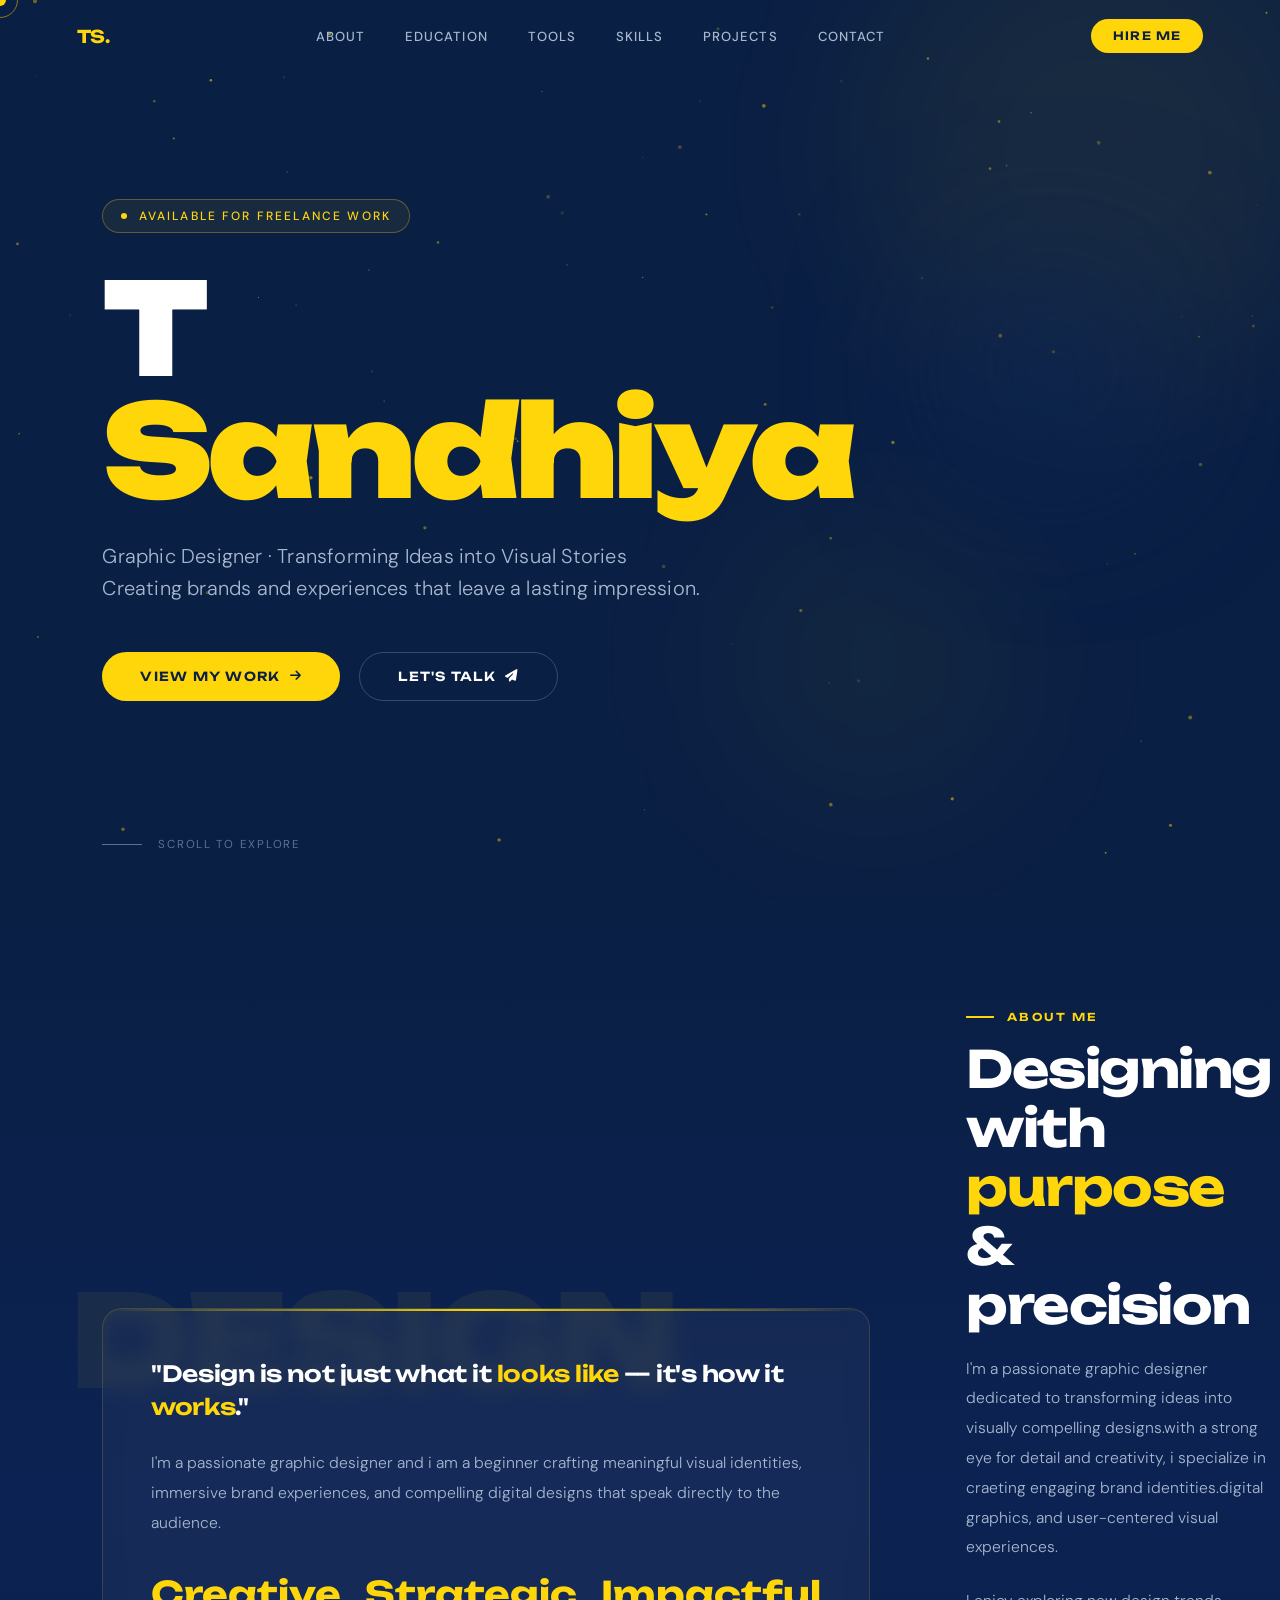
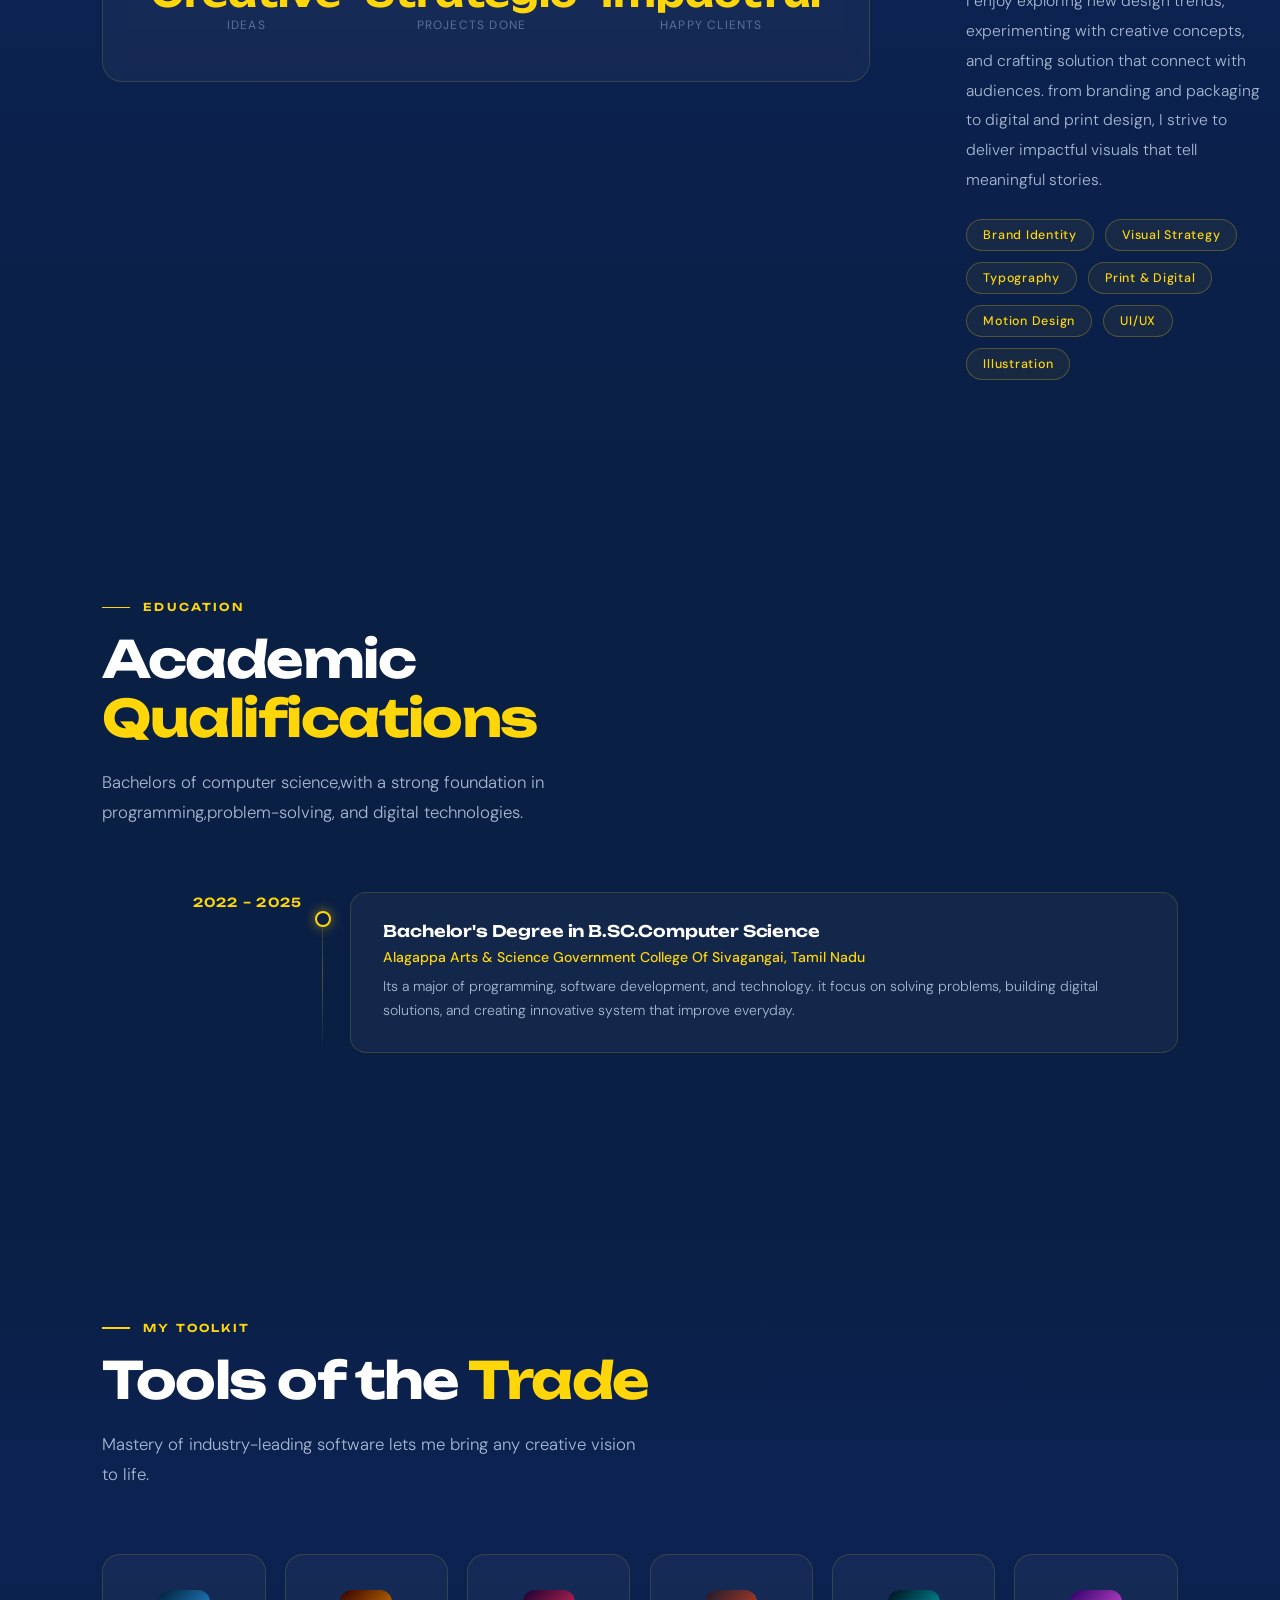
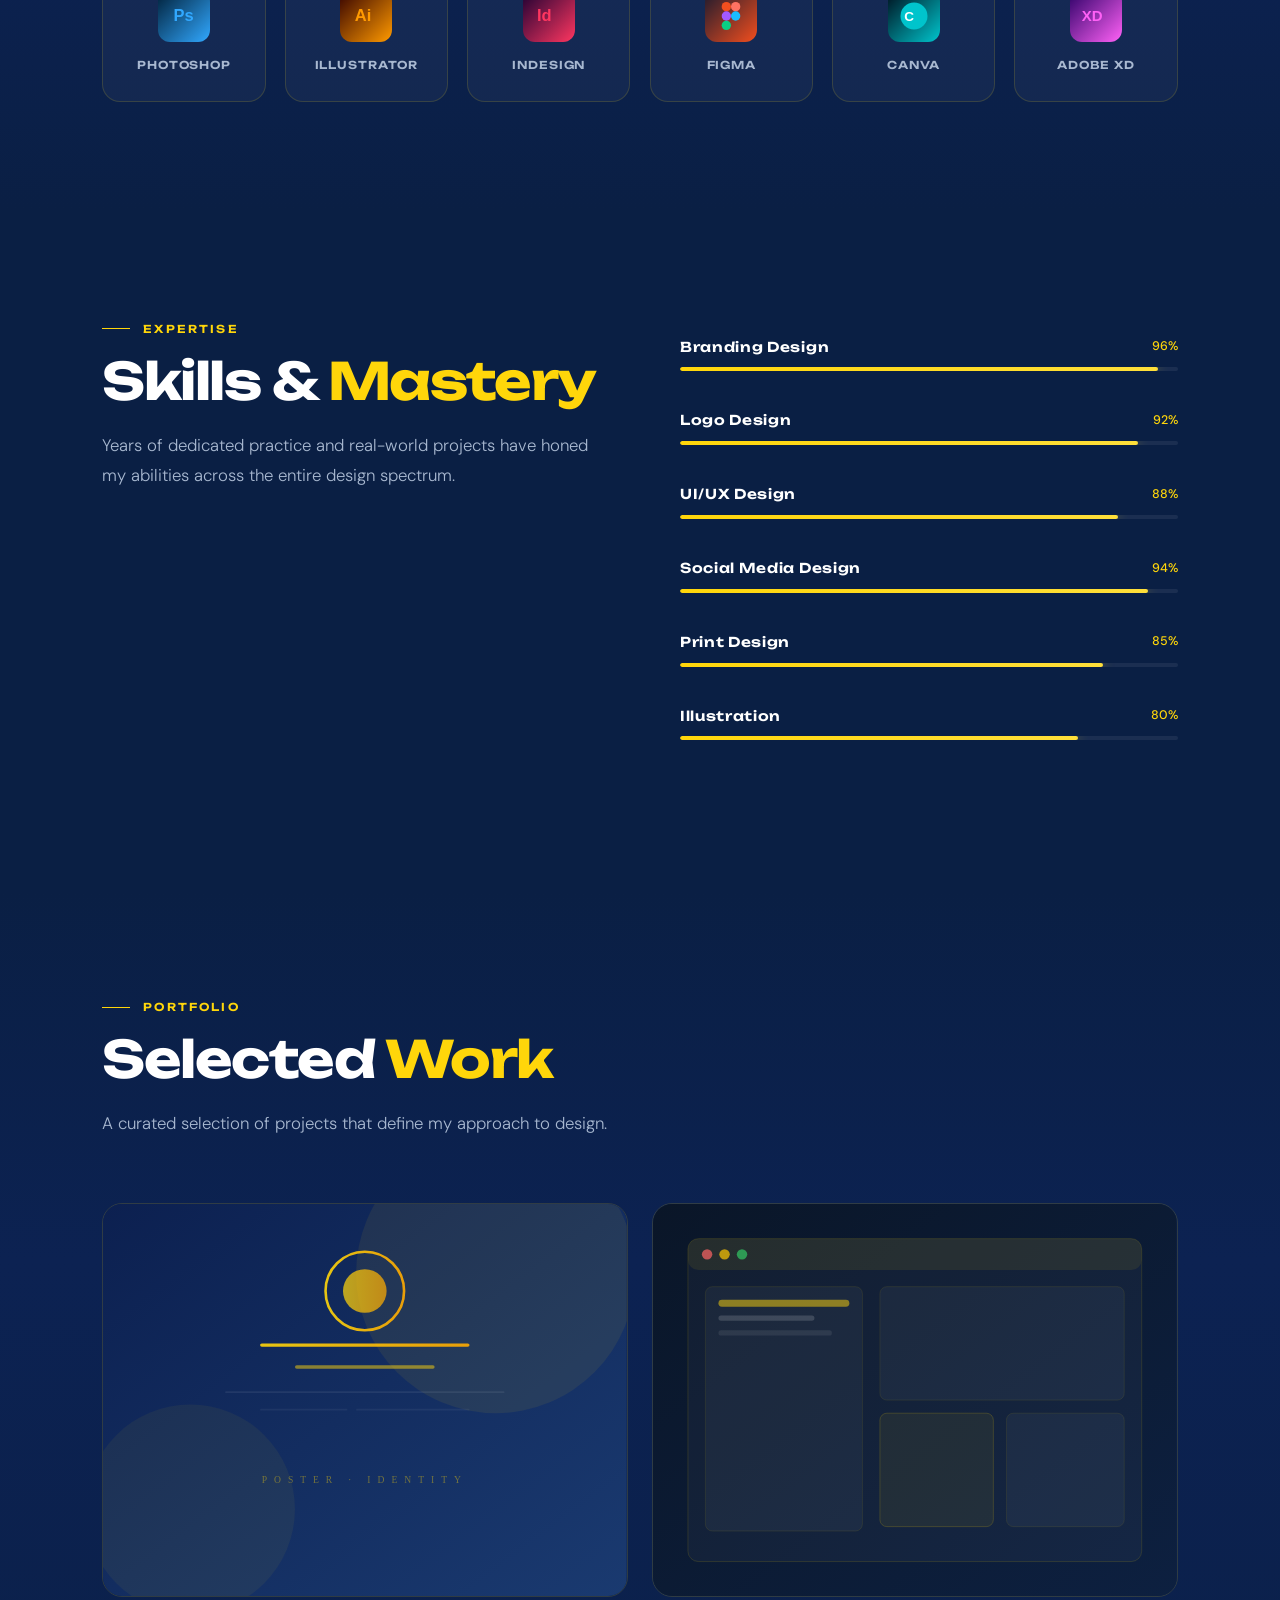
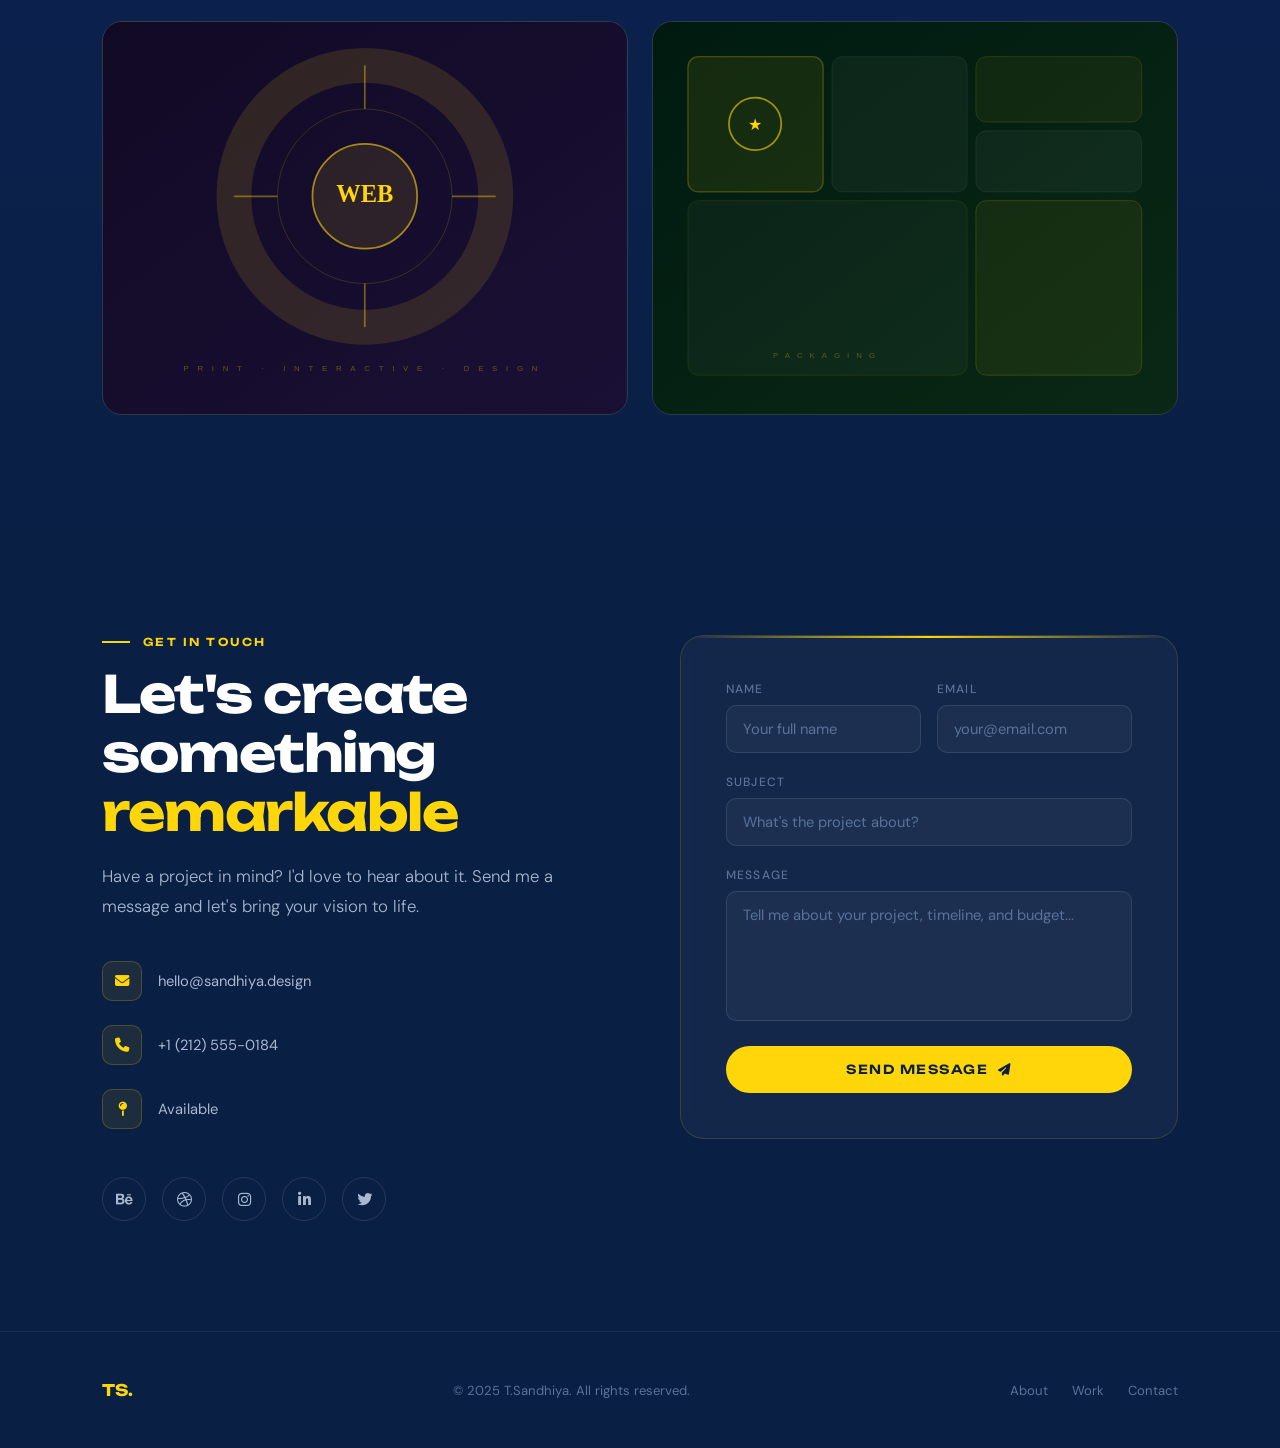
==== index.html @ ca9cc769 "Update index.html" ====
<!DOCTYPE html>
<html lang="en">
<head>
    <meta charset="UTF-8">
    <meta name="viewport" content="width=device-width, initial-scale=1.0">
    <title>Document</title>
   <link rel="stylesheet" href="style.css">
</head>
<body>
  <!DOCTYPE html>
<html lang="en">
<head>
<meta charset="UTF-8" />
<meta name="viewport" content="width=device-width, initial-scale=1.0"/>
<title>T.Sandhiya — Graphic Designer</title>
<link href="https://fonts.googleapis.com/css2?family=Unbounded:wght@300;400;600;700;900&family=DM+Sans:ital,wght@0,300;0,400;0,500;1,300&display=swap" rel="stylesheet"/>
<link rel="stylesheet" href="https://cdnjs.cloudflare.com/ajax/libs/font-awesome/6.5.0/css/all.min.css"/>
</head>
<body>

<!-- Cursor -->
<div class="cursor" id="cursor"></div>
<div class="cursor-ring" id="cursor-ring"></div>

<!-- Canvas -->
<canvas id="particles"></canvas>

<!-- NAV -->
<nav id="navbar">
  <a href="#hero" class="nav-logo">TS.</a>
  <ul class="nav-links">
    <li><a href="#about">About</a></li>
    <li><a href="#education">Education</a></li>
    <li><a href="#tools">Tools</a></li>
    <li><a href="#skills">Skills</a></li>
    <li><a href="#projects">Projects</a></li>
    <li><a href="#contact">Contact</a></li>
  </ul>
  <a href="#contact" class="nav-cta">Hire Me</a>
  <div class="hamburger" id="hamburger">
    <span></span><span></span><span></span>
  </div>
</nav>

<!-- Mobile Menu -->
<div class="mobile-menu" id="mobileMenu">
  <a href="#about" class="mm-link">About</a>
  <a href="#education" class="mm-link">Education</a>
  <a href="#tools" class="mm-link">Tools</a>
  <a href="#skills" class="mm-link">Skills</a>
  <a href="#projects" class="mm-link">Projects</a>
  <a href="#contact" class="mm-link">Contact</a>
</div>

<!-- ── HERO ── -->
<section id="hero">
  <div class="shape shape-1"></div>
  <div class="shape shape-2"></div>
  <div class="shape shape-3"></div>

  <div class="hero-inner">
    <div class="hero-eyebrow">
      <span></span>
      Available for freelance work
    </div>
    <h1 class="hero-name">
      T<br><span class="line2">Sandhiya</span>
    </h1>
    <p class="hero-tagline">
      Graphic Designer · Transforming Ideas into Visual Stories<br>
      Creating brands and experiences that leave a lasting impression.
    </p>
    <div class="hero-btns">
      <a href="#projects" class="btn-primary">View My Work <i class="fas fa-arrow-right"></i></a>
      <a href="#contact" class="btn-secondary">Let's Talk <i class="fas fa-paper-plane"></i></a>
    </div>
  </div>

  <div class="hero-scroll">
    <div class="scroll-line"></div>
    Scroll to explore
  </div>
</section>

<!-- ── ABOUT ── -->
<section id="about">
  <div class="about-grid">
    <div class="about-left reveal">
      <div class="about-big-text">DESIGN</div>
      <div class="about-card">
        <p class="about-quote">"Design is not just what it <span>looks like</span> — it's how it <span>works</span>."</p>
        <p class="about-body">I'm a passionate graphic designer and i am a beginner crafting meaningful visual identities, immersive brand experiences, and compelling digital designs that speak directly to the audience.</p>
        <div class="about-stats">
          <div class="stat"><div class="stat-number">Creative</div><div class="stat-label">Ideas</div></div>
          <div class="stat"><div class="stat-number">Strategic</div><div class="stat-label">Projects Done</div></div>
          <div class="stat"><div class="stat-number">Impactful</div><div class="stat-label">Happy Clients</div></div>
        </div>
      </div>
    </div>
    <div class="about-right reveal reveal-delay-2">
      <div class="section-label">About Me</div>
      <h2 class="section-title">Designing with <span>purpose</span> & precision</h2>
      <p class="about-body-right">I'm a passionate graphic designer dedicated to transforming ideas into visually compelling designs.with a strong eye for detail and creativity, i specialize in craeting engaging brand identities.digital graphics, and user-centered visual experiences.</p>
      <p class="about-body-right">I enjoy exploring new design trends, experimenting with creative concepts, and crafting solution that connect with audiences. from branding and packaging to digital and print design, I strive to deliver impactful visuals that tell meaningful stories.
      </p>
      <div class="about-tags">
        <span class="tag">Brand Identity</span>
        <span class="tag">Visual Strategy</span>
        <span class="tag">Typography</span>
        <span class="tag">Print & Digital</span>
        <span class="tag">Motion Design</span>
        <span class="tag">UI/UX</span>
        <span class="tag">Illustration</span>
      </div>
    </div>
  </div>
</section>

<!-- ── EDUCATION ── -->
<section id="education">
  <div class="edu-header reveal">
    <div class="section-label">Education</div>
    <h2 class="section-title">Academic <span>Qualifications</span></h2>
    <p class="section-sub">Bachelors of computer science,with a strong foundation in programming,problem-solving, and digital technologies.</p>
  </div>
 <div class="edu-timeline">
    <div class="edu-item reveal">
      <div class="edu-year">2022 – 2025</div>
      <div class="edu-dot" style="top:1.2rem"></div>
      <div class="edu-content">
        <div class="edu-degree">Bachelor's Degree in B.SC.Computer Science</div>
        <div class="edu-institution">Alagappa Arts & Science Government College Of Sivagangai, Tamil Nadu</div>
        <p class="edu-desc">Its a major of programming, software development, and technology. it focus on solving problems, building digital solutions, and creating innovative system that improve everyday.</p>
      </div>
    </div>
    </div>
</section>
<!-- ── TOOLS ── -->
<section id="tools">
  <div class="tools-header reveal">
    <div class="section-label">My Toolkit</div>
    <h2 class="section-title">Tools of the <span>Trade</span></h2>
    <p class="section-sub">Mastery of industry-leading software lets me bring any creative vision to life.</p>
  </div>
  <div class="tools-grid">
    <div class="tool-card reveal">
      <div class="tool-icon icon-ps">
        <svg width="30" height="30" viewBox="0 0 40 40" fill="none"><rect width="40" height="40" rx="8" fill="none"/><text x="6" y="27" font-size="22" font-weight="bold" fill="#31a8ff" font-family="Arial">Ps</text></svg>
      </div>
      <div class="tool-name">Photoshop</div>
    </div>
    <div class="tool-card reveal reveal-delay-1">
      <div class="tool-icon icon-ai">
        <svg width="30" height="30" viewBox="0 0 40 40" fill="none"><text x="5" y="27" font-size="22" font-weight="bold" fill="#ff9a00" font-family="Arial">Ai</text></svg>
      </div>
      <div class="tool-name">Illustrator</div>
    </div>
    <div class="tool-card reveal reveal-delay-2">
      <div class="tool-icon icon-id">
        <svg width="30" height="30" viewBox="0 0 40 40" fill="none"><text x="4" y="27" font-size="22" font-weight="bold" fill="#ff3660" font-family="Arial">Id</text></svg>
      </div>
      <div class="tool-name">InDesign</div>
    </div>
    <div class="tool-card reveal reveal-delay-3">
      <div class="tool-icon icon-figma">
        <svg width="28" height="28" viewBox="0 0 38 57" fill="none">
          <rect x="0" y="0" width="19" height="19" rx="9.5" fill="#f24e1e"/>
          <rect x="19" y="0" width="19" height="19" rx="9.5" fill="#ff7262"/>
          <rect x="0" y="19" width="19" height="19" rx="9.5" fill="#a259ff"/>
          <rect x="0" y="38" width="19" height="19" rx="9.5" fill="#0acf83"/>
          <circle cx="28.5" cy="28.5" r="9.5" fill="#1abcfe"/>
        </svg>
      </div>
      <div class="tool-name">Figma</div>
    </div>
    <div class="tool-card reveal reveal-delay-4">
      <div class="tool-icon icon-canva">
        <svg width="30" height="30" viewBox="0 0 40 40" fill="none"><circle cx="20" cy="20" r="18" fill="#00c4cc"/><text x="7" y="27" font-size="18" font-weight="bold" fill="white" font-family="Arial">C</text></svg>
      </div>
      <div class="tool-name">Canva</div>
    </div>
    <div class="tool-card reveal reveal-delay-5">
      <div class="tool-icon icon-xd">
        <svg width="30" height="30" viewBox="0 0 40 40" fill="none"><rect width="40" height="40" rx="8" fill="none"/><text x="1" y="27" font-size="20" font-weight="bold" fill="#ff61f6" font-family="Arial">XD</text></svg>
      </div>
      <div class="tool-name">Adobe XD</div>
    </div>
  </div>
</section>

<!-- ── SKILLS ── -->
<section id="skills">
  <div class="skills-layout">
    <div class="skills-left">
      <div class="reveal">
        <div class="section-label">Expertise</div>
        <h2 class="section-title">Skills &amp; <span>Mastery</span></h2>
        <p class="section-sub">Years of dedicated practice and real-world projects have honed my abilities across the entire design spectrum.</p>
      </div>
    </div>
    <div class="skills-right">
      <div class="skill-item reveal">
        <div class="skill-header"><span class="skill-name">Branding Design</span><span class="skill-pct">96%</span></div>
        <div class="skill-bar"><div class="skill-fill" data-width="96"></div></div>
      </div>
      <div class="skill-item reveal reveal-delay-1">
        <div class="skill-header"><span class="skill-name">Logo Design</span><span class="skill-pct">92%</span></div>
        <div class="skill-bar"><div class="skill-fill" data-width="92"></div></div>
      </div>
      <div class="skill-item reveal reveal-delay-2">
        <div class="skill-header"><span class="skill-name">UI/UX Design</span><span class="skill-pct">88%</span></div>
        <div class="skill-bar"><div class="skill-fill" data-width="88"></div></div>
      </div>
      <div class="skill-item reveal reveal-delay-3">
        <div class="skill-header"><span class="skill-name">Social Media Design</span><span class="skill-pct">94%</span></div>
        <div class="skill-bar"><div class="skill-fill" data-width="94"></div></div>
      </div>
      <div class="skill-item reveal reveal-delay-4">
        <div class="skill-header"><span class="skill-name">Print Design</span><span class="skill-pct">85%</span></div>
        <div class="skill-bar"><div class="skill-fill" data-width="85"></div></div>
      </div>
      <div class="skill-item reveal reveal-delay-5">
        <div class="skill-header"><span class="skill-name">Illustration</span><span class="skill-pct">80%</span></div>
        <div class="skill-bar"><div class="skill-fill" data-width="80"></div></div>
      </div>
    </div>
  </div>
</section>

<!-- ── PROJECTS ── -->
<section id="projects">
  <div class="projects-header reveal">
    <div class="section-label">Portfolio</div>
    <h2 class="section-title">Selected <span>Work</span></h2>
    <p class="section-sub">A curated selection of projects that define my approach to design.</p>
  </div>

  <div class="projects-grid">
    <!-- Card 1 -->
    <div class="project-card reveal">
      <div class="proj-placeholder">
        <svg width="100%" height="100%" viewBox="0 0 600 450" preserveAspectRatio="xMidYMid slice" xmlns="http://www.w3.org/2000/svg">
          <defs>
            <linearGradient id="g1a" x1="0%" y1="0%" x2="100%" y2="100%"><stop offset="0%" stop-color="#0c2050"/><stop offset="100%" stop-color="#1a3a70"/></linearGradient>
            <linearGradient id="g1b" x1="0%" y1="0%" x2="100%" y2="0%"><stop offset="0%" stop-color="#FFD60A" stop-opacity="0.9"/><stop offset="100%" stop-color="#ffaa00" stop-opacity="0.9"/></linearGradient>
          </defs>
          <rect width="600" height="450" fill="url(#g1a)"/>
          <circle cx="450" cy="80" r="160" fill="rgba(255,214,10,0.07)"/>
          <circle cx="100" cy="350" r="120" fill="rgba(255,214,10,0.05)"/>
          <!-- abstract brand mark -->
          <rect x="180" y="160" width="240" height="4" fill="url(#g1b)" rx="2"/>
          <rect x="220" y="185" width="160" height="4" fill="rgba(255,214,10,0.5)" rx="2"/>
          <circle cx="300" cy="100" r="45" fill="none" stroke="url(#g1b)" stroke-width="3"/>
          <circle cx="300" cy="100" r="25" fill="url(#g1b)" opacity="0.8"/>
          <rect x="140" y="215" width="320" height="2" fill="rgba(255,255,255,0.07)" rx="1"/>
          <rect x="180" y="235" width="100" height="2" fill="rgba(255,255,255,0.05)" rx="1"/>
          <rect x="290" y="235" width="130" height="2" fill="rgba(255,255,255,0.05)" rx="1"/>
          <text x="300" y="320" text-anchor="middle" font-family="serif" font-size="11" fill="rgba(255,214,10,0.4)" letter-spacing="8">POSTER · IDENTITY</text>
        </svg>
      </div>
      <div class="project-overlay">
        <div class="project-info">
            <img src="project 1.png.png" alt=" Design" class="project-img" style="width: 125px; height: 120px; border-radius: 10px; margin-bottom: 5rem; margin-top: 5rem; margin-left: 5rem; margin-right: 5rem;">
          <div class="project-cat">Poster</div>
          <div class="project-title">MC-Donalds</div>
        </div>
      </div>
    </div>

    <!-- Card 2 -->
    <div class="project-card reveal reveal-delay-1">
      <div class="proj-placeholder">
        <svg width="100%" height="100%" viewBox="0 0 600 450" preserveAspectRatio="xMidYMid slice" xmlns="http://www.w3.org/2000/svg">
          <defs>
            <linearGradient id="g2a" x1="0%" y1="0%" x2="100%" y2="100%"><stop offset="0%" stop-color="#0a1628"/><stop offset="100%" stop-color="#0d2040"/></linearGradient>
          </defs>
          <rect width="600" height="450" fill="url(#g2a)"/>
          <!-- UI mockup frames -->
          <rect x="40" y="40" width="520" height="370" rx="12" fill="rgba(255,255,255,0.03)" stroke="rgba(255,214,10,0.15)" stroke-width="1"/>
          <rect x="40" y="40" width="520" height="36" rx="12" fill="rgba(255,214,10,0.08)"/>
          <circle cx="62" cy="58" r="6" fill="rgba(255,100,100,0.7)"/>
          <circle cx="82" cy="58" r="6" fill="rgba(255,200,0,0.7)"/>
          <circle cx="102" cy="58" r="6" fill="rgba(50,200,100,0.7)"/>
          <rect x="60" y="95" width="180" height="280" rx="8" fill="rgba(255,255,255,0.04)" stroke="rgba(255,214,10,0.1)" stroke-width="1"/>
          <rect x="260" y="95" width="280" height="130" rx="8" fill="rgba(255,255,255,0.04)" stroke="rgba(255,214,10,0.1)" stroke-width="1"/>
          <rect x="260" y="240" width="130" height="130" rx="8" fill="rgba(255,214,10,0.06)" stroke="rgba(255,214,10,0.2)" stroke-width="1"/>
          <rect x="405" y="240" width="135" height="130" rx="8" fill="rgba(255,255,255,0.04)" stroke="rgba(255,214,10,0.1)" stroke-width="1"/>
          <rect x="75" y="110" width="150" height="8" rx="4" fill="rgba(255,214,10,0.5)"/>
          <rect x="75" y="128" width="110" height="6" rx="3" fill="rgba(255,255,255,0.15)"/>
          <rect x="75" y="145" width="130" height="6" rx="3" fill="rgba(255,255,255,0.08)"/>
        </svg>
      </div>
      <div class="project-overlay">
        <div class="project-info">
            <img src="images/project 2.png.png" alt=" Design" class="project-img" style="width: 350px; height: 250px; border-radius: 10px; margin-bottom: 5.9rem; margin-top: 5.9rem; margin-right: 5.9rem; margin-left: 5.9rem;">
          <div class="project-cat">UI/UX Design</div>
          <div class="project-title">Library App-Novel Nest</div>
        </div>
      </div>
    </div>

    <!-- Card 3 -->
    <div class="project-card reveal reveal-delay-2">
      <div class="proj-placeholder">
        <svg width="100%" height="100%" viewBox="0 0 600 450" preserveAspectRatio="xMidYMid slice" xmlns="http://www.w3.org/2000/svg">
          <defs>
            <linearGradient id="g3a" x1="0%" y1="0%" x2="100%" y2="100%"><stop offset="0%" stop-color="#110a25"/><stop offset="100%" stop-color="#1a1035"/></linearGradient>
          </defs>
          <rect width="600" height="450" fill="url(#g3a)"/>
          <!-- Poster-style illustration -->
          <circle cx="300" cy="200" r="150" fill="none" stroke="rgba(255,214,10,0.12)" stroke-width="40"/>
          <circle cx="300" cy="200" r="100" fill="none" stroke="rgba(255,214,10,0.18)" stroke-width="1"/>
          <circle cx="300" cy="200" r="60" fill="rgba(255,214,10,0.1)" stroke="rgba(255,214,10,0.6)" stroke-width="2"/>
          <!-- lines radiating -->
          <line x1="300" y1="50" x2="300" y2="100" stroke="rgba(255,214,10,0.4)" stroke-width="2"/>
          <line x1="300" y1="300" x2="300" y2="350" stroke="rgba(255,214,10,0.4)" stroke-width="2"/>
          <line x1="150" y1="200" x2="200" y2="200" stroke="rgba(255,214,10,0.4)" stroke-width="2"/>
          <line x1="400" y1="200" x2="450" y2="200" stroke="rgba(255,214,10,0.4)" stroke-width="2"/>
          <text x="300" y="207" text-anchor="middle" font-family="Georgia,serif" font-size="28" font-weight="bold" fill="#FFD60A">WEB</text>
          <text x="300" y="400" text-anchor="middle" font-family="sans-serif" font-size="9" fill="rgba(255,214,10,0.35)" letter-spacing="10">PRINT · INTERACTIVE · DESIGN</text>
        </svg>
      </div>
      <div class="project-overlay">
        <div class="project-info">
             <img src="images/project 3.png.png" alt=" Design" class="project-img" style="width: 350px; height: 230px; border-radius: 10px; margin-bottom: 5.9rem; margin-top: 5.9rem; margin-right: 5.9rem; margin-left: 5.9rem;">
          <div class="project-cat">Web Design</div>
          <div class="project-title">Online Learning Platform</div>
        </div>
      </div>
    </div>

    <!-- Card 4 -->
    <div class="project-card reveal reveal-delay-3">
      <div class="proj-placeholder">
        <svg width="100%" height="100%" viewBox="0 0 600 450" preserveAspectRatio="xMidYMid slice" xmlns="http://www.w3.org/2000/svg">
          <defs>
            <linearGradient id="g4a" x1="0%" y1="0%" x2="100%" y2="100%"><stop offset="0%" stop-color="#001a10"/><stop offset="100%" stop-color="#0a2815"/></linearGradient>
          </defs>
          <rect width="600" height="450" fill="url(#g4a)"/>
          <!-- Social media mockup grid -->
          <rect x="40" y="40" width="155" height="155" rx="12" fill="rgba(255,214,10,0.08)" stroke="rgba(255,214,10,0.25)" stroke-width="1.5"/>
          <rect x="205" y="40" width="155" height="155" rx="12" fill="rgba(255,255,255,0.04)" stroke="rgba(255,255,255,0.08)" stroke-width="1"/>
          <rect x="370" y="40" width="190" height="75" rx="12" fill="rgba(255,214,10,0.05)" stroke="rgba(255,214,10,0.15)" stroke-width="1"/>
          <rect x="370" y="125" width="190" height="70" rx="12" fill="rgba(255,255,255,0.04)" stroke="rgba(255,255,255,0.08)" stroke-width="1"/>
          <rect x="40" y="205" width="320" height="200" rx="12" fill="rgba(255,255,255,0.03)" stroke="rgba(255,214,10,0.1)" stroke-width="1"/>
          <rect x="370" y="205" width="190" height="200" rx="12" fill="rgba(255,214,10,0.06)" stroke="rgba(255,214,10,0.2)" stroke-width="1"/>
          <!-- Icon in main cell -->
          <circle cx="117" cy="117" r="30" fill="none" stroke="rgba(255,214,10,0.6)" stroke-width="2"/>
          <text x="117" y="124" text-anchor="middle" font-size="18" fill="#FFD60A">★</text>
          <text x="200" y="385" text-anchor="middle" font-size="9" fill="rgba(255,214,10,0.3)" letter-spacing="8" font-family="sans-serif">PACKAGING</text>
        </svg>
      </div>
      <div class="project-overlay">
        <div class="project-info">
             <img src="images/project 4.png.png" alt=" Design" class="project-img" style="width: 350px; height: 250px; border-radius: 10px; margin-bottom: 5.9rem; margin-top: 5.9rem; margin-right: 5.9rem; margin-left: 5.9rem;">
          <div class="project-cat">PACKAGING</div>
          <div class="project-title">Glow Berry-Design</div>
        </div>
      </div>
    </div>
  </div>
</section>

<!-- ── CONTACT ── -->
<section id="contact">
  <div class="contact-grid">
    <div class="contact-left reveal">
      <div class="section-label">Get In Touch</div>
      <h2 class="section-title">Let's create something <span>remarkable</span></h2>
      <p class="section-sub">Have a project in mind? I'd love to hear about it. Send me a message and let's bring your vision to life.</p>
      <div class="contact-info">
        <div class="contact-info-item">
          <div class="contact-info-icon"><i class="fas fa-envelope"></i></div>
          hello@sandhiya.design
        </div>
        <div class="contact-info-item">
          <div class="contact-info-icon"><i class="fas fa-phone"></i></div>
          +1 (212) 555-0184
        </div>
        <div class="contact-info-item">
          <div class="contact-info-icon"><i class="fas fa-map-pin"></i></div>
           Available
        </div>
      </div>
      <div class="social-links">
        <a href="#" class="social-link"><i class="fab fa-behance"></i></a>
        <a href="#" class="social-link"><i class="fab fa-dribbble"></i></a>
        <a href="#" class="social-link"><i class="fab fa-instagram"></i></a>
        <a href="#" class="social-link"><i class="fab fa-linkedin-in"></i></a>
        <a href="#" class="social-link"><i class="fab fa-twitter"></i></a>
      </div>
    </div>

    <div class="contact-right reveal reveal-delay-2">
      <div class="contact-form-card">
        <div class="form-row">
          <div class="form-group">
            <label>Name</label>
            <input type="text" placeholder="Your full name"/>
          </div>
          <div class="form-group">
            <label>Email</label>
            <input type="email" placeholder="your@email.com"/>
          </div>
        </div>
        <div class="form-group">
          <label>Subject</label>
          <input type="text" placeholder="What's the project about?"/>
        </div>
        <div class="form-group">
          <label>Message</label>
          <textarea placeholder="Tell me about your project, timeline, and budget..."></textarea>
        </div>
        <button class="btn-submit" id="submitBtn">
          Send Message <i class="fas fa-paper-plane"></i>
        </button>
      </div>
    </div>
  </div>
</section>

<!-- FOOTER -->
<footer>
  <div class="footer-logo">TS.</div>
  <p class="footer-copy">&copy; 2025 T.Sandhiya. All rights reserved.</p>
  <div class="footer-links">
    <a href="#about">About</a>
    <a href="#projects">Work</a>
    <a href="#contact">Contact</a>
  </div>
</footer>

<!-- Back to Top -->
<button id="back-top" aria-label="Back to top"><i class="fas fa-arrow-up"></i></button>

<script>
// ── CURSOR ──
const cursor = document.getElementById('cursor');
const ring = document.getElementById('cursor-ring');
let mx=0,my=0,rx=0,ry=0;
document.addEventListener('mousemove', e=>{ mx=e.clientX; my=e.clientY; cursor.style.left=mx+'px'; cursor.style.top=my+'px'; });
(function animRing(){
  rx+=(mx-rx)*0.12; ry+=(my-ry)*0.12;
  ring.style.left=rx+'px'; ring.style.top=ry+'px';
  requestAnimationFrame(animRing);
})();
document.querySelectorAll('a,button,.tool-card,.project-card,.tag').forEach(el=>{
  el.addEventListener('mouseenter',()=>{ cursor.classList.add('hover'); ring.classList.add('hover'); });
  el.addEventListener('mouseleave',()=>{ cursor.classList.remove('hover'); ring.classList.remove('hover'); });
});

// ── NAVBAR ──
const navbar = document.getElementById('navbar');
window.addEventListener('scroll',()=>{
  navbar.classList.toggle('scrolled', window.scrollY > 60);
  document.getElementById('back-top').classList.toggle('visible', window.scrollY > 400);
});
document.getElementById('back-top').addEventListener('click',()=>window.scrollTo({top:0,behavior:'smooth'}));

// ── HAMBURGER ──
const ham = document.getElementById('hamburger');
const menu = document.getElementById('mobileMenu');
ham.addEventListener('click',()=> menu.classList.toggle('open'));
document.querySelectorAll('.mm-link').forEach(l=>l.addEventListener('click',()=>menu.classList.remove('open')));

// ── REVEAL ON SCROLL ──
const revealEls = document.querySelectorAll('.reveal');
const observer = new IntersectionObserver(entries=>{
  entries.forEach(e=>{ if(e.isIntersecting) e.target.classList.add('visible'); });
}, { threshold: 0.12 });
revealEls.forEach(el => observer.observe(el));

// ── SKILL BARS ──
const skillObserver = new IntersectionObserver(entries=>{
  entries.forEach(e=>{
    if(e.isIntersecting){
      e.target.querySelectorAll('.skill-fill').forEach(bar=>{
        bar.style.width = bar.dataset.width + '%';
      });
    }
  });
}, { threshold: 0.3 });
document.querySelectorAll('#skills').forEach(s=>skillObserver.observe(s));

// ── PARTICLES ──
const canvas = document.getElementById('particles');
const ctx = canvas.getContext('2d');
let W, H, particles=[];
function resize(){ W=canvas.width=window.innerWidth; H=canvas.height=window.innerHeight; }
resize();
window.addEventListener('resize', resize);

class Particle {
  constructor(){
    this.reset();
    this.y = Math.random()*H;
    this.opacity = Math.random()*0.5+0.1;
  }
  reset(){
    this.x = Math.random()*W;
    this.y = H+10;
    this.size = Math.random()*1.5+0.5;
    this.speed = Math.random()*0.4+0.15;
    this.drift = (Math.random()-0.5)*0.3;
    this.opacity = Math.random()*0.4+0.05;
  }
  update(){
    this.y -= this.speed;
    this.x += this.drift;
    if(this.y < -10) this.reset();
  }
  draw(){
    ctx.beginPath();
    ctx.arc(this.x, this.y, this.size, 0, Math.PI*2);
    ctx.fillStyle = `rgba(255,214,10,${this.opacity})`;
    ctx.fill();
  }
}
for(let i=0;i<80;i++) particles.push(new Particle());

function animParticles(){
  ctx.clearRect(0,0,W,H);
  particles.forEach(p=>{ p.update(); p.draw(); });
  requestAnimationFrame(animParticles);
}
animParticles();

// ── SUBMIT ──
document.getElementById('submitBtn').addEventListener('click',function(){
  this.innerHTML = '<i class="fas fa-check"></i> Message Sent!';
  this.style.background = '#2ecc71';
  setTimeout(()=>{
    this.innerHTML = 'Send Message <i class="fas fa-paper-plane"></i>';
    this.style.background = '';
  }, 3000);
});
</script>
</body>
</html>
---- style.css ----
:root {
    --bg: #0A1F44;
    --bg2: #0d2654;
    --accent: #FFD60A;
    --accent2: #ffdf3a;
    --white: #FFFFFF;
    --gray: #a8b8d0;
    --gray2: #5a7298;
    --card: rgba(255,255,255,0.04);
    --card-border: rgba(255,214,10,0.15);
    --glow: 0 0 30px rgba(255,214,10,0.25);
    --glow-strong: 0 0 60px rgba(255,214,10,0.4);
    --font-display: 'Unbounded', sans-serif;
    --font-body: 'DM Sans', sans-serif;
    --transition: 0.4s cubic-bezier(0.16,1,0.3,1);
  }

  *, *::before, *::after { margin:0; padding:0; box-sizing:border-box; }

  html { scroll-behavior: smooth; }

  body {
    background: var(--bg);
    color: var(--white);
    font-family: var(--font-body);
    font-size: 16px;
    overflow-x: hidden;
    cursor: none;
  }

  /* ─── CUSTOM CURSOR ─── */
  .cursor {
    width: 12px; height: 12px;
    background: var(--accent);
    border-radius: 50%;
    position: fixed; top: 0; left: 0;
    pointer-events: none; z-index: 9999;
    transform: translate(-50%,-50%);
    transition: transform 0.1s, width 0.3s, height 0.3s, opacity 0.3s;
  }
  .cursor-ring {
    width: 36px; height: 36px;
    border: 1.5px solid rgba(255,214,10,0.5);
    border-radius: 50%;
    position: fixed; top: 0; left: 0;
    pointer-events: none; z-index: 9998;
    transform: translate(-50%,-50%);
    transition: transform 0.18s, width 0.3s, height 0.3s;
  }
  .cursor.hover { width: 20px; height: 20px; }
  .cursor-ring.hover { width: 56px; height: 56px; border-color: var(--accent); }

  /* ─── CANVAS PARTICLES ─── */
  #particles { position: fixed; top:0; left:0; width:100%; height:100%; z-index:0; pointer-events:none; }

  /* ─── SCROLLBAR ─── */
  ::-webkit-scrollbar { width: 4px; }
  ::-webkit-scrollbar-track { background: var(--bg); }
  ::-webkit-scrollbar-thumb { background: var(--accent); border-radius: 4px; }

  /* ─── NAVIGATION ─── */
  nav {
    position: fixed; top: 0; left: 0; right: 0; z-index: 1000;
    padding: 0 6vw;
    height: 72px;
    display: flex; align-items: center; justify-content: space-between;
    background: rgba(10,31,68,0);
    border-bottom: 1px solid transparent;
    transition: background 0.5s, border-color 0.5s;
  }
  nav.scrolled {
    background: rgba(10,31,68,0.92);
    border-color: rgba(255,214,10,0.1);
    backdrop-filter: blur(20px);
  }
  .nav-logo {
    font-family: var(--font-display);
    font-size: 1.1rem; font-weight: 700;
    color: var(--accent);
    letter-spacing: -0.02em;
    text-decoration: none;
  }
  .nav-links {
    display: flex; gap: 2.5rem; list-style: none;
  }
  .nav-links a {
    font-family: var(--font-body); font-size: 0.82rem;
    font-weight: 500; letter-spacing: 0.08em;
    text-transform: uppercase; color: var(--gray);
    text-decoration: none; position: relative;
    transition: color var(--transition);
  }
  .nav-links a::after {
    content:''; position: absolute; bottom: -4px; left: 0; right: 100%;
    height: 1.5px; background: var(--accent);
    transition: right var(--transition);
  }
  .nav-links a:hover { color: var(--white); }
  .nav-links a:hover::after { right: 0; }
  .nav-cta {
    font-family: var(--font-display); font-size: 0.72rem; font-weight: 600;
    letter-spacing: 0.1em; text-transform: uppercase;
    background: var(--accent); color: var(--bg);
    padding: 10px 22px; border-radius: 40px; text-decoration: none;
    transition: box-shadow var(--transition), transform var(--transition);
  }
  .nav-cta:hover { box-shadow: var(--glow-strong); transform: translateY(-1px); }
  .hamburger { display: none; flex-direction: column; gap: 5px; cursor: pointer; z-index: 1001; }
  .hamburger span { width: 26px; height: 2px; background: var(--white); transition: var(--transition); display: block; }
  .mobile-menu {
    display: none; position: fixed; inset: 0; background: rgba(10,31,68,0.97);
    z-index: 999; flex-direction: column; align-items: center; justify-content: center;
    gap: 2rem;
  }
  .mobile-menu.open { display: flex; }
  .mobile-menu a {
    font-family: var(--font-display); font-size: 1.8rem; font-weight: 600;
    color: var(--white); text-decoration: none; transition: color var(--transition);
  }
  .mobile-menu a:hover { color: var(--accent); }

  /* ─── SCROLL ANIMATIONS ─── */
  .reveal {
    opacity: 0; transform: translateY(40px);
    transition: opacity 0.8s cubic-bezier(0.16,1,0.3,1), transform 0.8s cubic-bezier(0.16,1,0.3,1);
  }
  .reveal.visible { opacity: 1; transform: none; }
  .reveal-delay-1 { transition-delay: 0.1s; }
  .reveal-delay-2 { transition-delay: 0.2s; }
  .reveal-delay-3 { transition-delay: 0.3s; }
  .reveal-delay-4 { transition-delay: 0.4s; }
  .reveal-delay-5 { transition-delay: 0.5s; }
  .reveal-delay-6 { transition-delay: 0.6s; }

  /* ─── SECTION BASE ─── */
  section { position: relative; z-index: 1; padding: 110px 8vw; }
  .section-label {
    font-family: var(--font-display); font-size: 0.68rem; font-weight: 600;
    letter-spacing: 0.2em; text-transform: uppercase;
    color: var(--accent); margin-bottom: 1rem;
    display: flex; align-items: center; gap: 0.8rem;
  }
  .section-label::before {
    content:''; display: inline-block; width: 28px; height: 1.5px; background: var(--accent);
  }
  .section-title {
    font-family: var(--font-display); font-size: clamp(2rem,4vw,3.2rem);
    font-weight: 700; line-height: 1.15; letter-spacing: -0.03em;
    margin-bottom: 1.2rem;
  }
  .section-title span { color: var(--accent); }
  .section-sub {
    color: var(--gray); font-size: 1.05rem; line-height: 1.8;
    max-width: 540px; font-weight: 300;
  }

  /* ─── HERO ─── */
  #hero {
    min-height: 100vh; display: flex; align-items: center;
    padding: 0 8vw; overflow: hidden;
  }
  .hero-inner { position: relative; z-index: 2; max-width: 900px; }
  .hero-eyebrow {
    display: inline-flex; align-items: center; gap: 0.7rem;
    font-size: 0.75rem; font-weight: 500; letter-spacing: 0.18em;
    text-transform: uppercase; color: var(--accent);
    border: 1px solid rgba(255,214,10,0.3);
    padding: 8px 18px; border-radius: 40px; margin-bottom: 2.2rem;
    background: rgba(255,214,10,0.06);
    animation: fadeSlideUp 0.9s cubic-bezier(0.16,1,0.3,1) both;
  }
  .hero-eyebrow span { width: 6px; height: 6px; background: var(--accent); border-radius: 50%; animation: pulse 2s infinite; }
  @keyframes pulse { 0%,100%{opacity:1;transform:scale(1)} 50%{opacity:0.4;transform:scale(0.6)} }

  .hero-name {
    font-family: var(--font-display);
    font-size: clamp(3.5rem,10vw,8.5rem);
    font-weight: 900; line-height: 0.95;
    letter-spacing: -0.04em;
    animation: fadeSlideUp 1s 0.15s cubic-bezier(0.16,1,0.3,1) both;
  }
  .hero-name .line2 { color: var(--accent); display: block; }
  .hero-tagline {
    font-size: clamp(1rem,1.8vw,1.25rem); color: var(--gray);
    font-weight: 300; margin: 1.8rem 0 3rem;
    letter-spacing: 0.01em; line-height: 1.6;
    animation: fadeSlideUp 1s 0.3s cubic-bezier(0.16,1,0.3,1) both;
  }
  .hero-btns {
    display: flex; gap: 1.2rem; flex-wrap: wrap;
    animation: fadeSlideUp 1s 0.45s cubic-bezier(0.16,1,0.3,1) both;
  }
  .btn-primary {
    font-family: var(--font-display); font-size: 0.78rem;
    font-weight: 600; letter-spacing: 0.1em; text-transform: uppercase;
    background: var(--accent); color: var(--bg);
    padding: 16px 38px; border-radius: 50px; text-decoration: none;
    transition: box-shadow var(--transition), transform var(--transition);
    display: inline-flex; align-items: center; gap: 0.6rem;
  }
  .btn-primary:hover { box-shadow: var(--glow-strong); transform: translateY(-3px); }
  .btn-secondary {
    font-family: var(--font-display); font-size: 0.78rem;
    font-weight: 600; letter-spacing: 0.1em; text-transform: uppercase;
    background: transparent; color: var(--white);
    padding: 16px 38px; border-radius: 50px; text-decoration: none;
    border: 1.5px solid rgba(255,255,255,0.2);
    transition: border-color var(--transition), color var(--transition), transform var(--transition);
    display: inline-flex; align-items: center; gap: 0.6rem;
  }
  .btn-secondary:hover { border-color: var(--accent); color: var(--accent); transform: translateY(-3px); }

  .hero-scroll {
    position: absolute; bottom: 3rem; left: 8vw;
    display: flex; align-items: center; gap: 1rem;
    font-size: 0.72rem; letter-spacing: 0.15em; text-transform: uppercase;
    color: var(--gray2);
    animation: fadeSlideUp 1s 0.7s cubic-bezier(0.16,1,0.3,1) both;
  }
  .scroll-line {
    width: 40px; height: 1px; background: var(--gray2);
    position: relative; overflow: hidden;
  }
  .scroll-line::after {
    content:''; position: absolute; top:0; left:-100%; width:100%; height:100%;
    background: var(--accent);
    animation: scanline 2s 1.5s infinite;
  }
  @keyframes scanline { 0%{left:-100%} 100%{left:100%} }

  /* floating shapes */
  .shape {
    position: absolute; border-radius: 50%; filter: blur(80px);
    pointer-events: none; z-index: 0;
  }
  .shape-1 { width: 480px; height: 480px; background: rgba(255,214,10,0.06); top: -10%; right: -5%; animation: float1 9s ease-in-out infinite; }
  .shape-2 { width: 300px; height: 300px; background: rgba(255,214,10,0.04); bottom: 10%; right: 20%; animation: float2 12s ease-in-out infinite; }
  .shape-3 { width: 200px; height: 200px; background: rgba(13,38,84,0.8); top: 30%; right: 10%; animation: float3 7s ease-in-out infinite; }
  @keyframes float1 { 0%,100%{transform:translate(0,0) scale(1)} 50%{transform:translate(-30px,30px) scale(1.05)} }
  @keyframes float2 { 0%,100%{transform:translate(0,0)} 50%{transform:translate(20px,-20px)} }
  @keyframes float3 { 0%,100%{transform:translate(0,0)} 50%{transform:translate(-15px,25px)} }

  @keyframes fadeSlideUp {
    from { opacity:0; transform: translateY(30px); }
    to { opacity:1; transform: translateY(0); }
  }

  /* ─── ABOUT ─── */
  #about { background: linear-gradient(180deg, var(--bg) 0%, #0c2252 50%, var(--bg) 100%); }
  .about-grid {
    display: grid; grid-template-columns: 1fr 1fr; gap: 6rem; align-items: center;
  }
  .about-left { position: relative; }
  .about-big-text {
    font-family: var(--font-display); font-size: clamp(5rem,10vw,9rem);
    font-weight: 900; line-height: 1; letter-spacing: -0.04em;
    color: rgba(255,214,10,0.06); position: absolute;
    top: -2rem; left: -2rem; pointer-events: none; white-space: nowrap;
  }
  .about-card {
    background: var(--card); border: 1px solid var(--card-border);
    border-radius: 20px; padding: 3rem;
    backdrop-filter: blur(10px);
    position: relative; overflow: hidden;
  }
  .about-card::before {
    content:''; position: absolute; top: 0; left: 0; right: 0; height: 2px;
    background: linear-gradient(90deg, transparent, var(--accent), transparent);
  }
  .about-quote {
    font-family: var(--font-display); font-size: 1.4rem; font-weight: 600;
    line-height: 1.5; color: var(--white); margin-bottom: 1.5rem;
    letter-spacing: -0.02em;
  }
  .about-quote span { color: var(--accent); }
  .about-body { color: var(--gray); line-height: 1.9; font-weight: 300; font-size: 0.98rem; }
  .about-stats {
    display: grid; grid-template-columns: repeat(3,1fr); gap: 1.5rem; margin-top: 2.5rem;
  }
  .stat { text-align: center; }
  .stat-number {
    font-family: var(--font-display); font-size: 2.2rem; font-weight: 700;
    color: var(--accent); line-height: 1;
  }
  .stat-label { font-size: 0.75rem; color: var(--gray2); letter-spacing: 0.1em; text-transform: uppercase; margin-top: 0.3rem; }
  .about-right { }
  .about-body-right { color: var(--gray); line-height: 1.9; font-weight: 300; font-size: 0.98rem; margin-bottom: 1.5rem; }
  .about-tags { display: flex; flex-wrap: wrap; gap: 0.7rem; }
  .tag {
    font-size: 0.78rem; font-weight: 500; letter-spacing: 0.06em;
    padding: 7px 16px; border-radius: 30px;
    border: 1px solid rgba(255,214,10,0.25); color: var(--accent);
    background: rgba(255,214,10,0.05);
    transition: background var(--transition), box-shadow var(--transition);
  }
  .tag:hover { background: rgba(255,214,10,0.12); box-shadow: var(--glow); }

  /* ─── EDUCATION ─── */
  #education { }
  .edu-header { max-width: 600px; margin-bottom: 4rem; }
  .edu-timeline { position: relative; }
  .edu-timeline::before {
    content:''; position: absolute; left: 220px; top: 0; bottom: 0; width: 1px;
    background: linear-gradient(180deg, transparent, rgba(255,214,10,0.3), transparent);
  }
  .edu-item {
    display: grid; grid-template-columns: 200px 1fr; gap: 3rem; margin-bottom: 3rem; align-items: start;
  }
  .edu-year {
    font-family: var(--font-display); font-size: 0.78rem; font-weight: 600;
    letter-spacing: 0.1em; color: var(--accent); text-align: right; padding-top: 0.2rem;
  }
  .edu-dot {
    position: absolute; left: 213px; width: 16px; height: 16px;
    background: var(--bg); border: 2px solid var(--accent); border-radius: 50%;
    box-shadow: 0 0 12px rgba(255,214,10,0.5);
  }
  .edu-content {
    background: var(--card); border: 1px solid var(--card-border);
    border-radius: 16px; padding: 1.8rem 2rem;
    transition: border-color var(--transition), box-shadow var(--transition);
    position: relative;
  }
  .edu-content:hover { border-color: rgba(255,214,10,0.4); box-shadow: var(--glow); }
  .edu-degree {
    font-family: var(--font-display); font-size: 1rem; font-weight: 600;
    color: var(--white); margin-bottom: 0.4rem; letter-spacing: -0.01em;
  }
  .edu-institution { color: var(--accent); font-size: 0.88rem; font-weight: 500; margin-bottom: 0.6rem; }
  .edu-desc { color: var(--gray); font-size: 0.88rem; line-height: 1.7; font-weight: 300; }

  /* ─── TOOLS ─── */
  #tools { background: linear-gradient(180deg, var(--bg) 0%, #0c2252 50%, var(--bg) 100%); }
  .tools-header { max-width: 600px; margin-bottom: 4rem; }
  .tools-grid {
    display: grid; grid-template-columns: repeat(6, 1fr); gap: 1.2rem;
  }
  .tool-card {
    background: var(--card); border: 1px solid var(--card-border);
    border-radius: 18px; padding: 2.2rem 1rem 1.8rem;
    display: flex; flex-direction: column; align-items: center; gap: 1rem;
    text-align: center; cursor: pointer;
    transition: transform var(--transition), border-color var(--transition), box-shadow var(--transition);
    position: relative; overflow: hidden;
  }
  .tool-card::before {
    content:''; position: absolute; inset: 0; background: radial-gradient(circle at 50% 0%, rgba(255,214,10,0.1) 0%, transparent 70%);
    opacity: 0; transition: opacity var(--transition);
  }
  .tool-card:hover { transform: translateY(-8px); border-color: rgba(255,214,10,0.45); box-shadow: var(--glow-strong); }
  .tool-card:hover::before { opacity: 1; }
  .tool-icon {
    width: 52px; height: 52px; border-radius: 12px;
    display: flex; align-items: center; justify-content: center;
    font-size: 1.6rem; position: relative; z-index: 1;
    transition: transform var(--transition);
  }
  .tool-card:hover .tool-icon { transform: scale(1.15); }
  .tool-name {
    font-family: var(--font-display); font-size: 0.68rem; font-weight: 600;
    letter-spacing: 0.08em; color: var(--gray); text-transform: uppercase;
    position: relative; z-index: 1;
    transition: color var(--transition);
  }
  .tool-card:hover .tool-name { color: var(--accent); }

  /* Tool icon SVGs inline */
  .icon-ps { background: linear-gradient(135deg, #001e36, #31a8ff); }
  .icon-ai { background: linear-gradient(135deg, #330000, #ff9a00); }
  .icon-id { background: linear-gradient(135deg, #1a0032, #ff3660); }
  .icon-figma { background: linear-gradient(135deg, #1a1a2e, #f24e1e); }
  .icon-canva { background: linear-gradient(135deg, #000e1c, #00c4cc); }
  .icon-xd { background: linear-gradient(135deg, #2b0066, #ff61f6); }

  /* ─── SKILLS ─── */
  #skills { }
  .skills-layout { display: grid; grid-template-columns: 1fr 1fr; gap: 5rem; align-items: start; }
  .skills-left { }
  .skills-right { margin-top: 1rem; }
  .skill-item { margin-bottom: 2.5rem; }
  .skill-header { display: flex; justify-content: space-between; align-items: center; margin-bottom: 0.8rem; }
  .skill-name {
    font-family: var(--font-display); font-size: 0.85rem; font-weight: 600;
    letter-spacing: 0.05em; color: var(--white);
  }
  .skill-pct { font-size: 0.78rem; font-weight: 500; color: var(--accent); }
  .skill-bar {
    height: 4px; background: rgba(255,255,255,0.07); border-radius: 4px; overflow: hidden;
  }
  .skill-fill {
    height: 100%; background: linear-gradient(90deg, var(--accent), #ffdf3a);
    border-radius: 4px; width: 0;
    transition: width 1.4s cubic-bezier(0.16,1,0.3,1);
    box-shadow: 0 0 12px rgba(255,214,10,0.5);
  }

  /* ─── PROJECTS ─── */
  #projects { background: linear-gradient(180deg, var(--bg) 0%, #0c2252 30%, var(--bg) 100%); }
  .projects-header { max-width: 600px; margin-bottom: 4rem; }
  .projects-grid {
    display: grid; grid-template-columns: repeat(2, 1fr); gap: 1.5rem;
  }
  .project-card {
    border-radius: 20px; overflow: hidden;
    position: relative; aspect-ratio: 4/3;
    cursor: pointer;
    border: 1px solid var(--card-border);
    transition: transform var(--transition), box-shadow var(--transition);
  }
  .project-card:hover { transform: translateY(-8px) scale(1.01); box-shadow: 0 30px 60px rgba(0,0,0,0.4), var(--glow); }
  .project-img {
    width: 100%; height: 100%; display: block;
    transition: transform 0.7s cubic-bezier(0.16,1,0.3,1);
  }
  .project-card:hover .project-img { transform: scale(1.08); }
  .project-overlay {
    position: absolute; inset: 0;
    background: linear-gradient(180deg, transparent 30%, rgba(10,31,68,0.95) 100%);
    opacity: 0; transition: opacity var(--transition);
    display: flex; align-items: flex-end; padding: 2rem;
  }
  .project-card:hover .project-overlay { opacity: 1; }
  .project-info { transform: translateY(16px); transition: transform var(--transition); }
  .project-card:hover .project-info { transform: translateY(0); }
  .project-cat {
    font-size: 0.7rem; font-weight: 500; letter-spacing: 0.15em;
    text-transform: uppercase; color: var(--accent); margin-bottom: 0.4rem;
  }
  .project-title {
    font-family: var(--font-display); font-size: 1.2rem; font-weight: 700;
    color: var(--white); letter-spacing: -0.02em;
  }
  .proj-placeholder {
    width: 100%; height: 100%; position: relative; overflow: hidden;
    display: flex; align-items: center; justify-content: center;
  }

  /* ─── CONTACT ─── */
  #contact { }
  .contact-grid { display: grid; grid-template-columns: 1fr 1fr; gap: 5rem; align-items: start; }
  .contact-left { }
  .contact-info { display: flex; flex-direction: column; gap: 1.5rem; margin-top: 2.5rem; }
  .contact-info-item {
    display: flex; align-items: center; gap: 1rem;
    color: var(--gray); font-size: 0.92rem;
  }
  .contact-info-icon {
    width: 40px; height: 40px; border-radius: 10px;
    background: rgba(255,214,10,0.08); border: 1px solid rgba(255,214,10,0.2);
    display: flex; align-items: center; justify-content: center;
    color: var(--accent); font-size: 0.9rem; flex-shrink: 0;
    transition: background var(--transition), box-shadow var(--transition);
  }
  .contact-info-item:hover .contact-info-icon { background: rgba(255,214,10,0.15); box-shadow: var(--glow); }
  .social-links { display: flex; gap: 1rem; margin-top: 3rem; }
  .social-link {
    width: 44px; height: 44px; border-radius: 50%;
    border: 1px solid rgba(255,255,255,0.12);
    display: flex; align-items: center; justify-content: center;
    color: var(--gray); font-size: 0.95rem; text-decoration: none;
    transition: border-color var(--transition), color var(--transition), box-shadow var(--transition), transform var(--transition);
  }
  .social-link:hover { border-color: var(--accent); color: var(--accent); box-shadow: var(--glow); transform: translateY(-3px); }

  .contact-form-card {
    background: var(--card); border: 1px solid var(--card-border);
    border-radius: 24px; padding: 2.8rem;
    backdrop-filter: blur(10px); position: relative; overflow: hidden;
  }
  .contact-form-card::before {
    content:''; position: absolute; top: 0; left: 0; right: 0; height: 2px;
    background: linear-gradient(90deg, transparent, var(--accent), transparent);
  }
  .form-row { display: grid; grid-template-columns: 1fr 1fr; gap: 1rem; }
  .form-group { margin-bottom: 1.3rem; }
  .form-group label {
    display: block; font-size: 0.75rem; font-weight: 500;
    letter-spacing: 0.1em; text-transform: uppercase; color: var(--gray2);
    margin-bottom: 0.5rem;
  }
  .form-group input,
  .form-group textarea {
    width: 100%; background: rgba(255,255,255,0.04);
    border: 1px solid rgba(255,255,255,0.1);
    border-radius: 10px; padding: 13px 16px;
    color: var(--white); font-family: var(--font-body); font-size: 0.92rem;
    outline: none; transition: border-color var(--transition), box-shadow var(--transition);
    resize: none;
  }
  .form-group input::placeholder, .form-group textarea::placeholder { color: var(--gray2); }
  .form-group input:focus, .form-group textarea:focus {
    border-color: rgba(255,214,10,0.5); box-shadow: 0 0 0 3px rgba(255,214,10,0.08);
  }
  .form-group textarea { height: 130px; }
  .btn-submit {
    width: 100%; font-family: var(--font-display); font-size: 0.78rem;
    font-weight: 600; letter-spacing: 0.12em; text-transform: uppercase;
    background: var(--accent); color: var(--bg);
    padding: 16px; border-radius: 50px; border: none; cursor: pointer;
    transition: box-shadow var(--transition), transform var(--transition);
    display: flex; align-items: center; justify-content: center; gap: 0.6rem;
    position: relative; overflow: hidden;
  }
  .btn-submit::after {
    content:''; position: absolute; inset: 0; background: radial-gradient(circle at 50% 50%, rgba(255,255,255,0.3), transparent 70%);
    opacity: 0; transition: opacity 0.3s;
  }
  .btn-submit:hover { box-shadow: var(--glow-strong); transform: translateY(-2px); }
  .btn-submit:active::after { opacity: 1; }

  /* ─── FOOTER ─── */
  footer {
    position: relative; z-index: 1;
    padding: 3rem 8vw;
    border-top: 1px solid rgba(255,255,255,0.06);
    display: flex; align-items: center; justify-content: space-between;
    flex-wrap: wrap; gap: 1rem;
  }
  .footer-logo { font-family: var(--font-display); font-size: 1rem; font-weight: 700; color: var(--accent); }
  .footer-copy { color: var(--gray2); font-size: 0.82rem; }
  .footer-links { display: flex; gap: 1.5rem; }
  .footer-links a { color: var(--gray2); font-size: 0.82rem; text-decoration: none; transition: color var(--transition); }
  .footer-links a:hover { color: var(--accent); }

  /* ─── BACK TO TOP ─── */
  #back-top {
    position: fixed; bottom: 2rem; right: 2rem; z-index: 500;
    width: 48px; height: 48px; border-radius: 50%;
    background: var(--accent); color: var(--bg);
    display: flex; align-items: center; justify-content: center;
    font-size: 1rem; cursor: pointer; border: none;
    opacity: 0; transform: translateY(20px); pointer-events: none;
    transition: opacity var(--transition), transform var(--transition), box-shadow var(--transition);
    box-shadow: var(--glow);
  }
  #back-top.visible { opacity: 1; transform: none; pointer-events: auto; }
  #back-top:hover { box-shadow: var(--glow-strong); transform: translateY(-3px); }

  /* ─── RESPONSIVE ─── */
  @media (max-width: 1100px) {
    .tools-grid { grid-template-columns: repeat(3,1fr); }
    .about-grid { grid-template-columns: 1fr; gap: 3rem; }
    .edu-timeline::before, .edu-dot { display: none; }
    .edu-item { grid-template-columns: 1fr; gap: 0.5rem; }
    .edu-year { text-align: left; }
  }
  @media (max-width: 900px) {
    .skills-layout { grid-template-columns: 1fr; gap: 2rem; }
    .contact-grid { grid-template-columns: 1fr; gap: 3rem; }
    .projects-grid { grid-template-columns: 1fr; }
    .form-row { grid-template-columns: 1fr; }
  }
  @media (max-width: 768px) {
    .nav-links, .nav-cta { display: none; }
    .hamburger { display: flex; }
    .tools-grid { grid-template-columns: repeat(2,1fr); }
    section { padding: 80px 6vw; }
    .hero-scroll { display: none; }
    footer { flex-direction: column; text-align: center; }
    body { cursor: auto; }
    .cursor, .cursor-ring { display: none; }
  }
  @media (max-width: 480px) {
    .tools-grid { grid-template-columns: repeat(2,1fr); }
  }
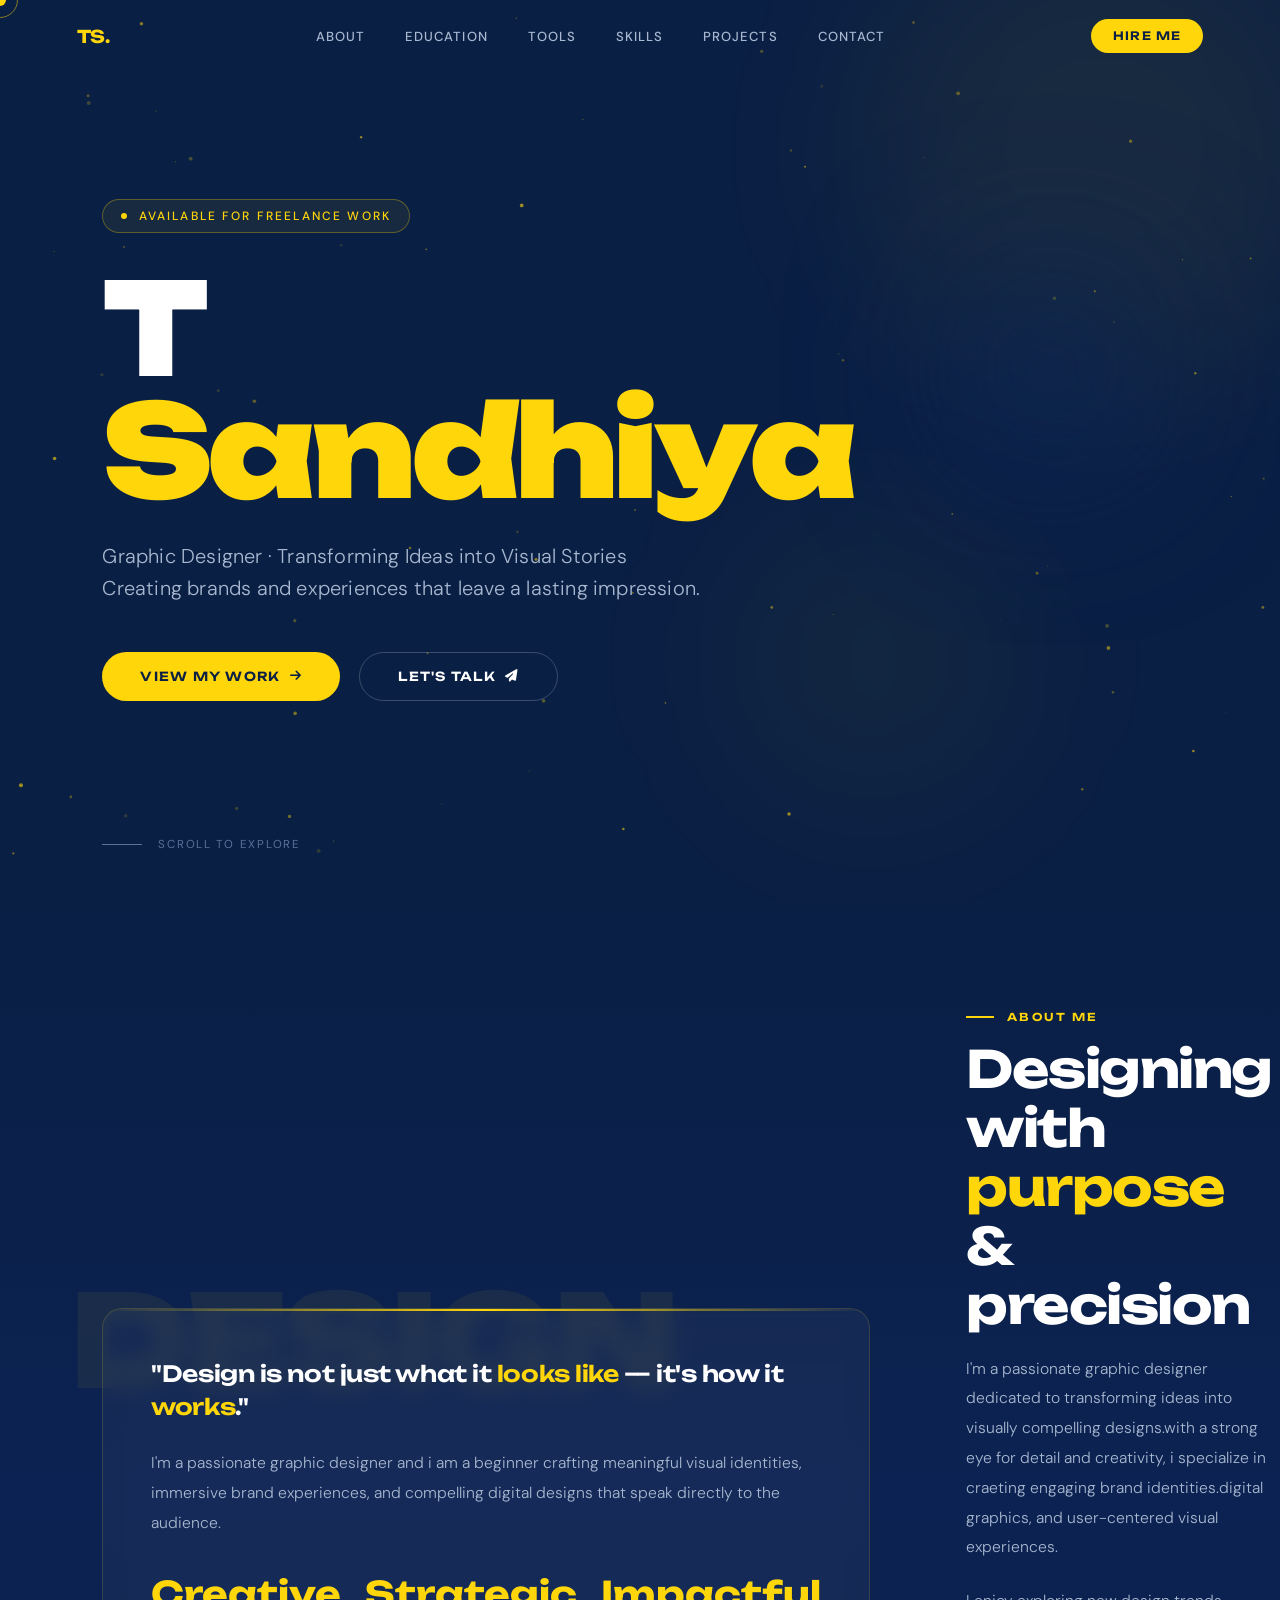
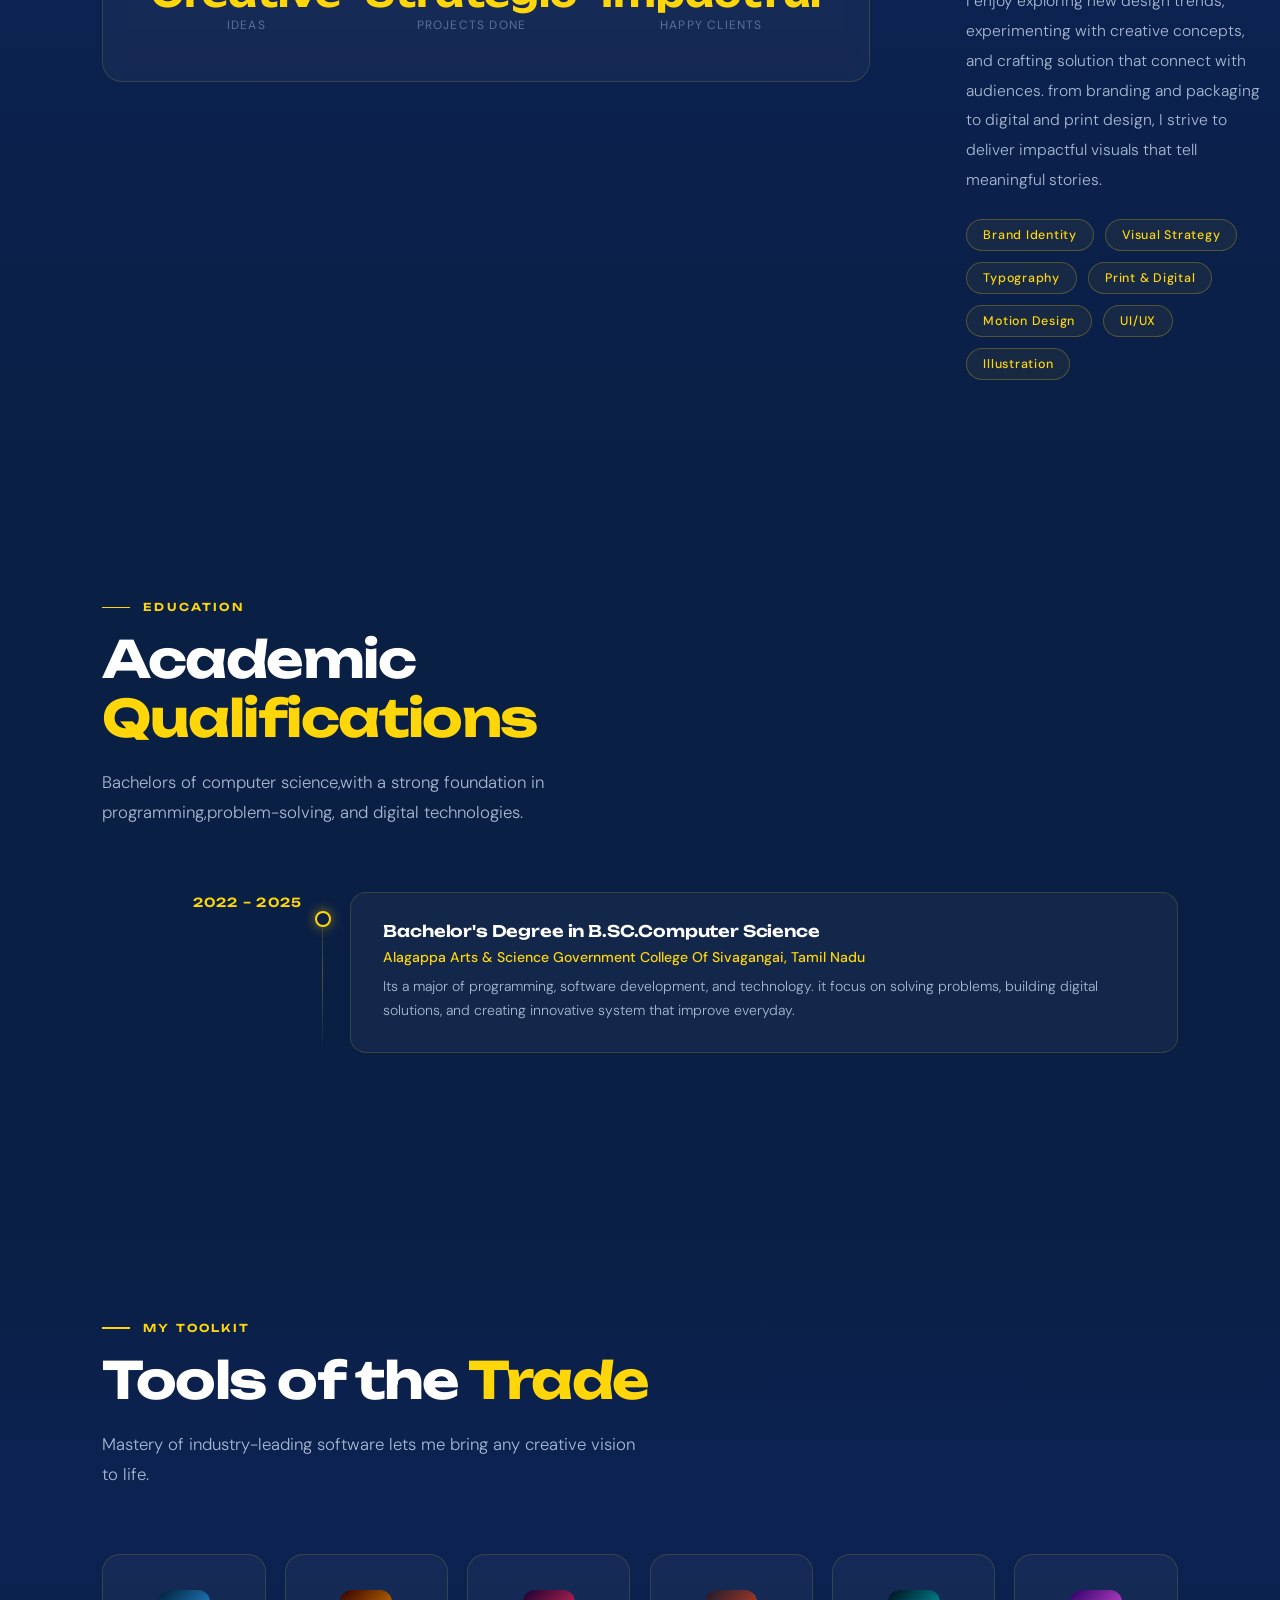
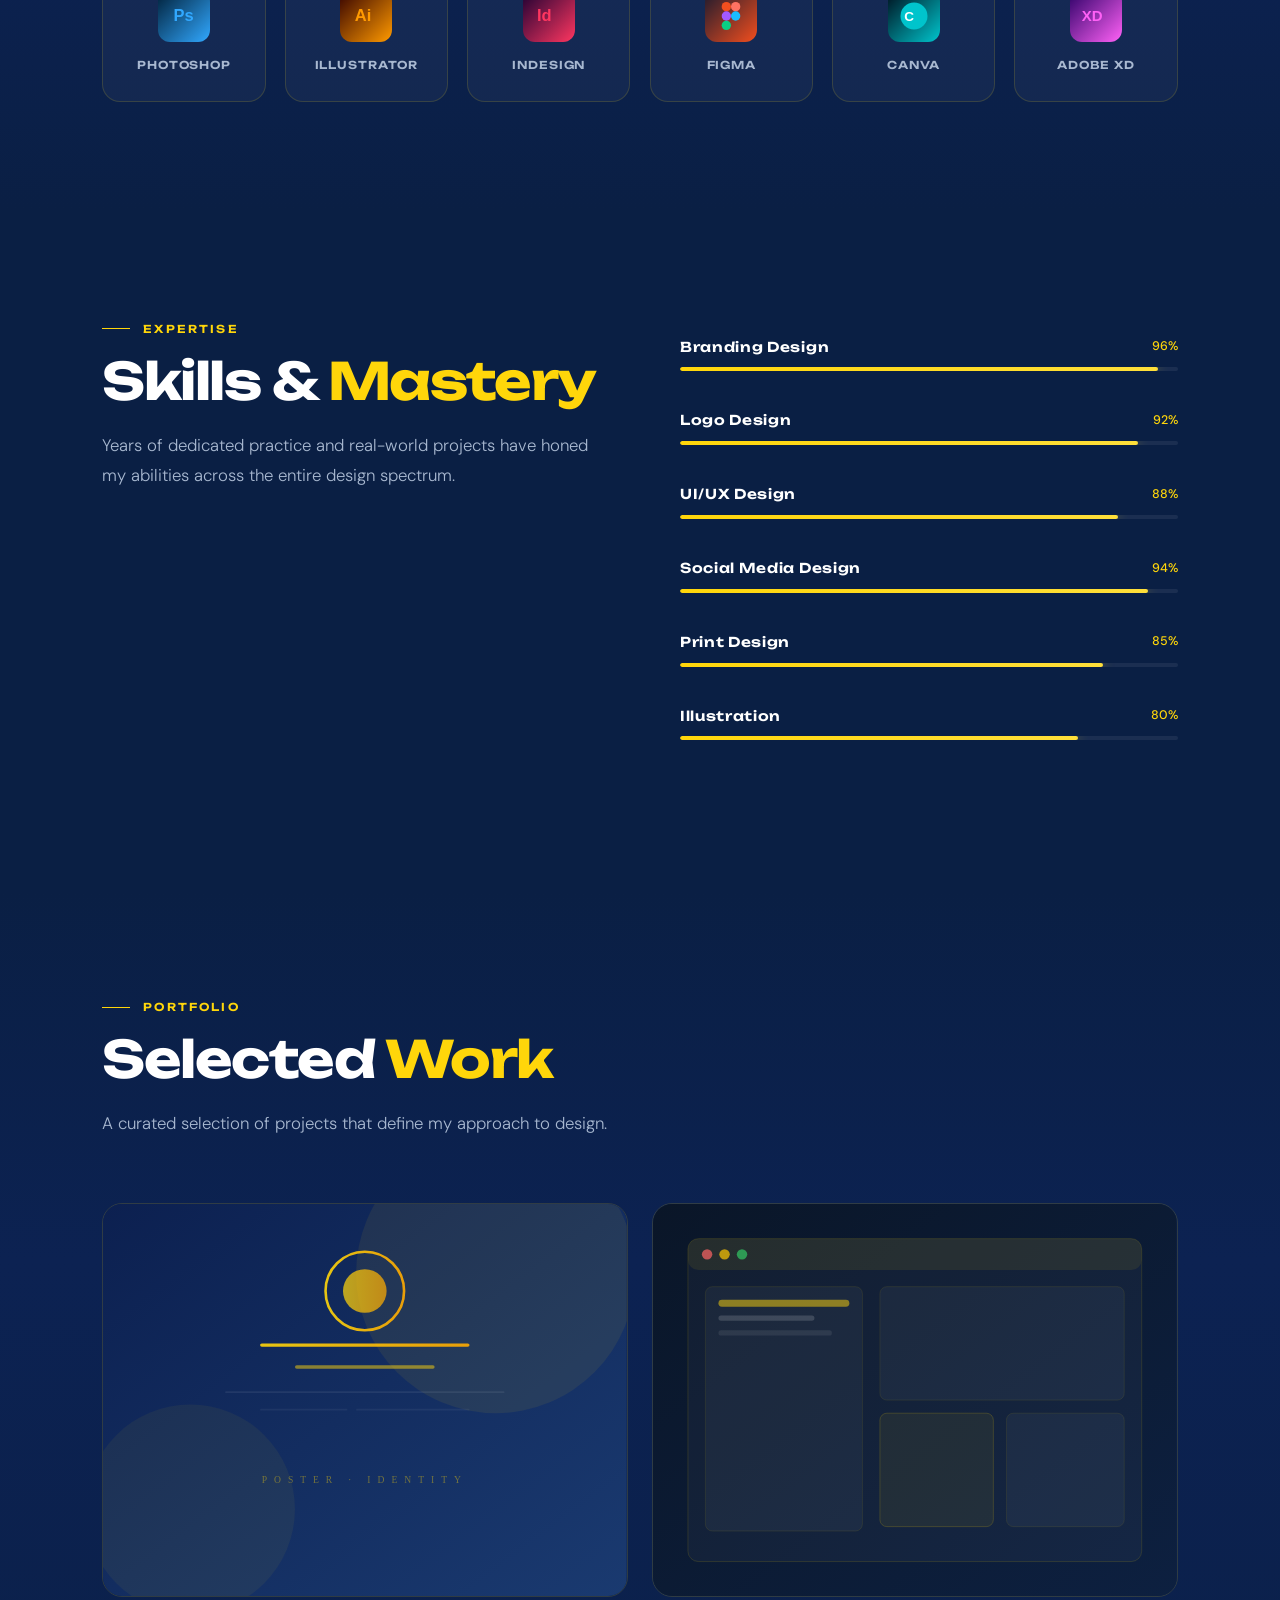
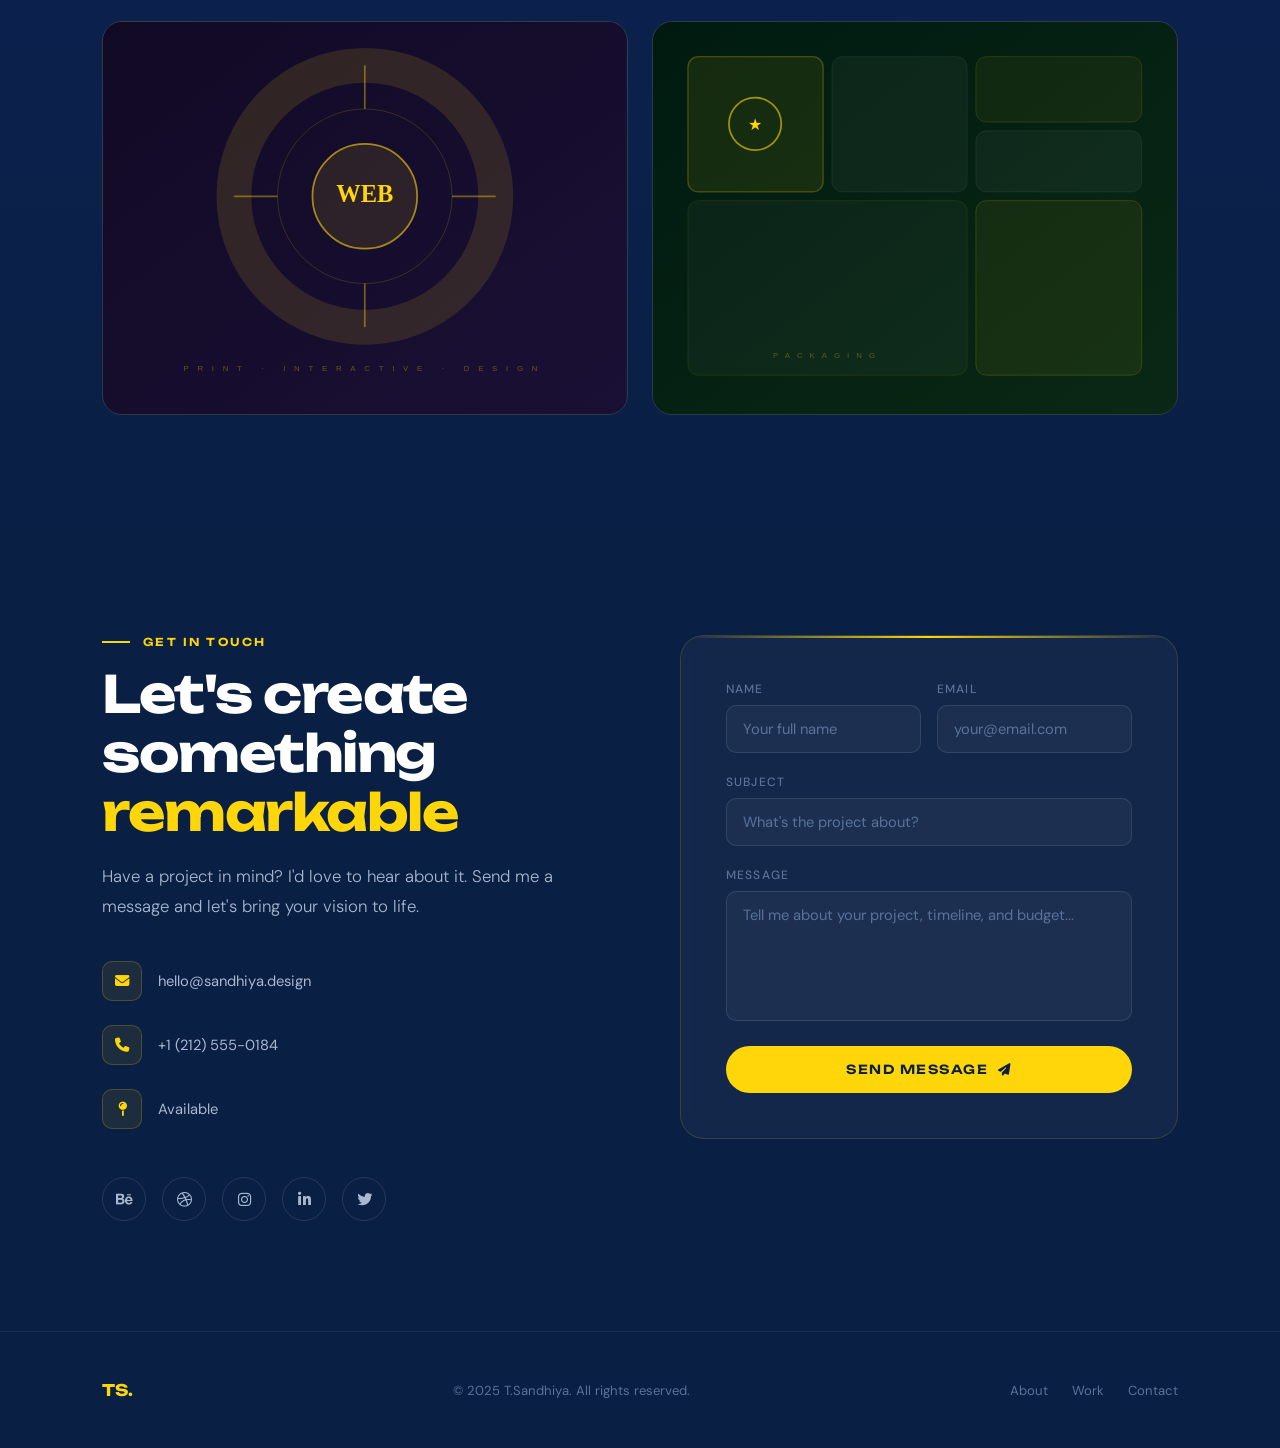
==== commit e8661f04: "Update print statement from 'Hello' to 'Goodbye'" ====
--- a/index.html
+++ b/index.html
@@ -292,7 +292,7 @@
       </div>
       <div class="project-overlay">
         <div class="project-info">
-            <img src="images/project 2.png.png" alt=" Design" class="project-img" style="width: 350px; height: 250px; border-radius: 10px; margin-bottom: 5.9rem; margin-top: 5.9rem; margin-right: 5.9rem; margin-left: 5.9rem;">
+            <img src="project 2.png.png" alt=" Design" class="project-img" style="width: 150px; height: 150px; border-radius: 10px; margin-bottom: 5.9rem; margin-top: 5.9rem; margin-right: 5.9rem; margin-left: 5.9rem;">
           <div class="project-cat">UI/UX Design</div>
           <div class="project-title">Library App-Novel Nest</div>
         </div>
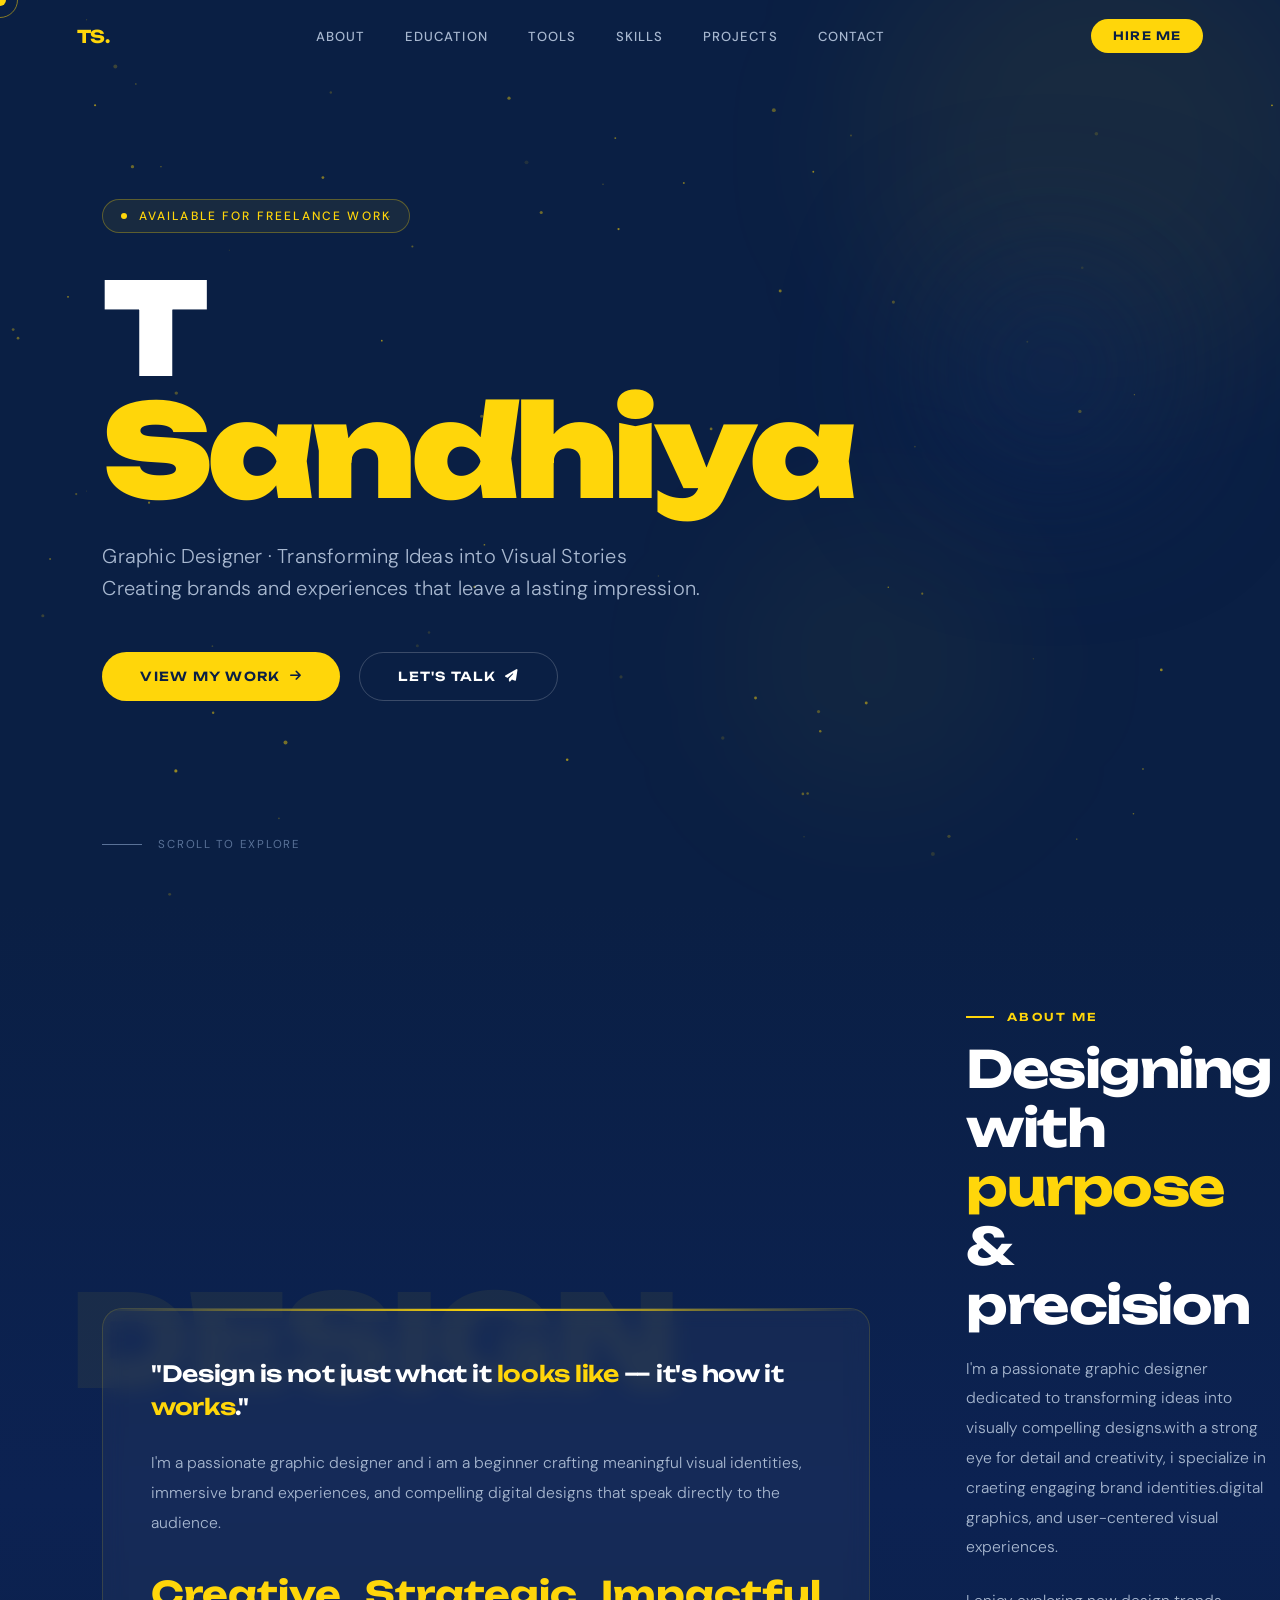
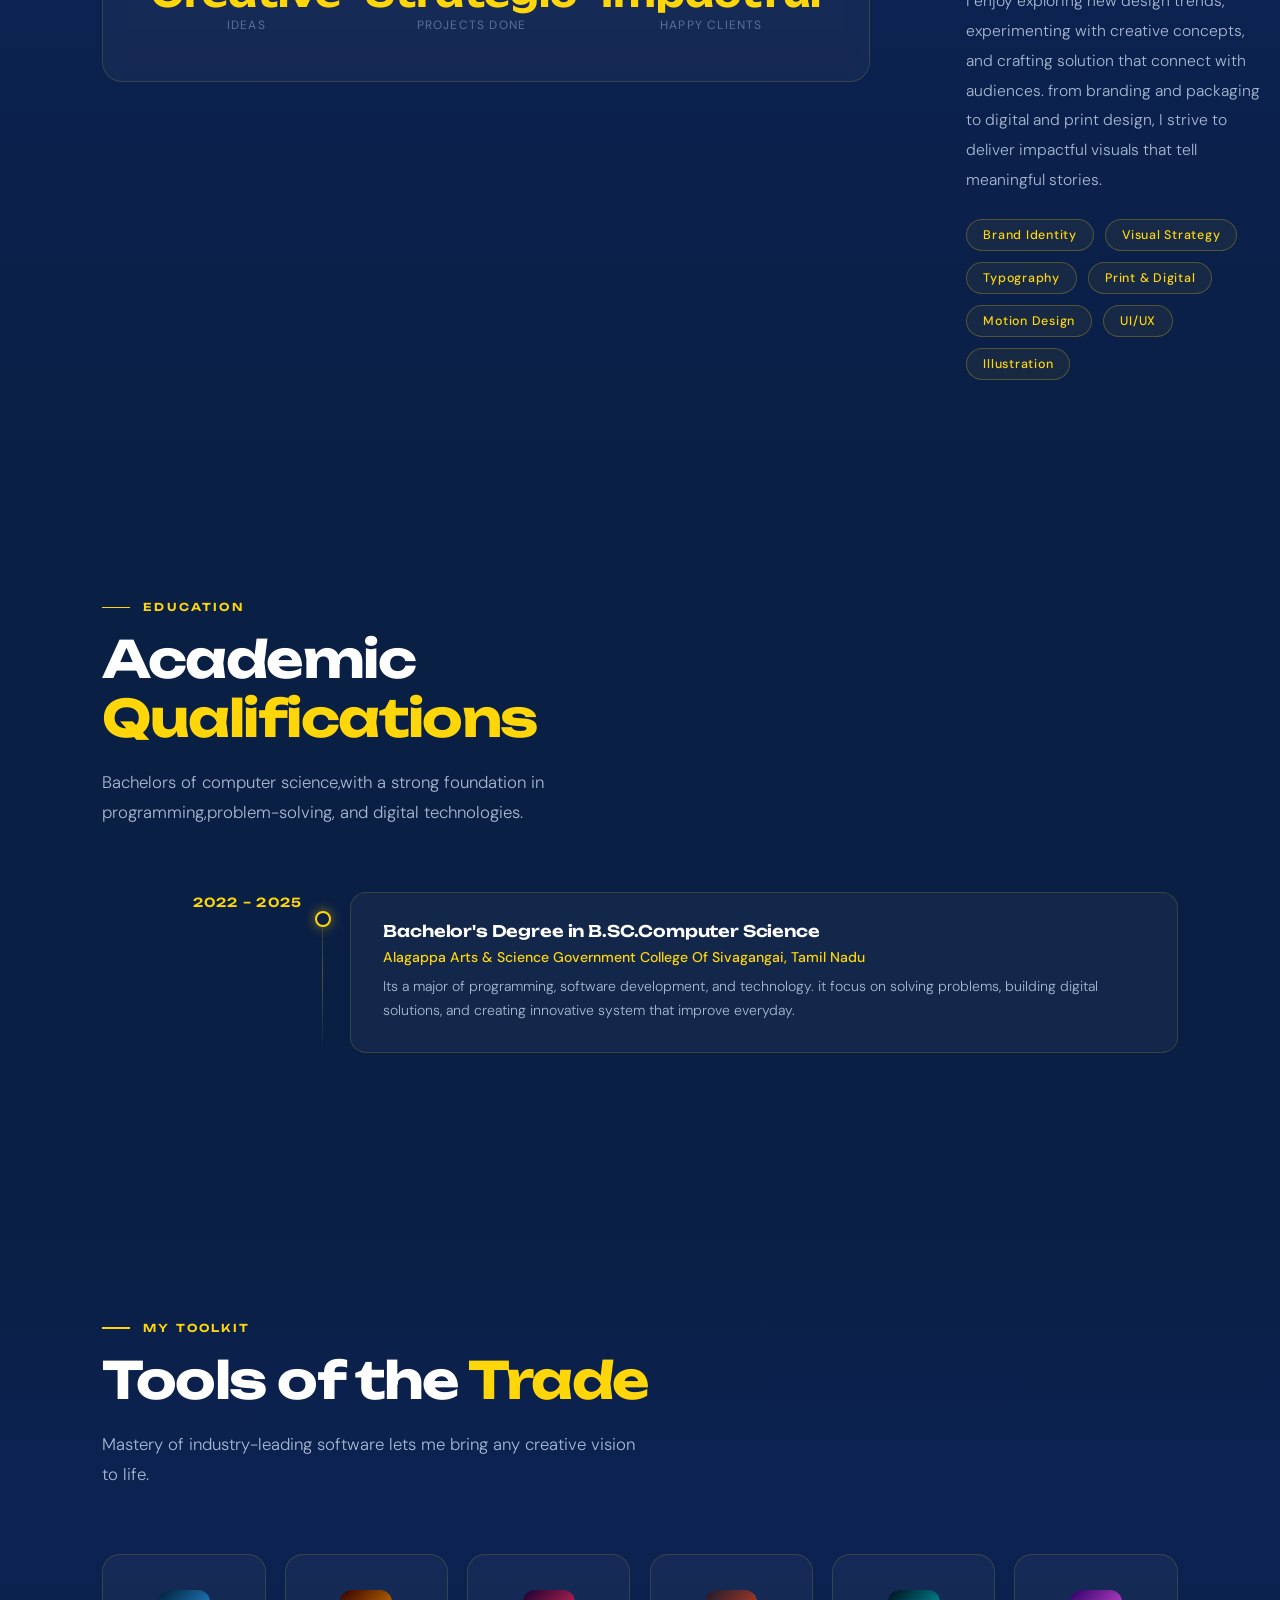
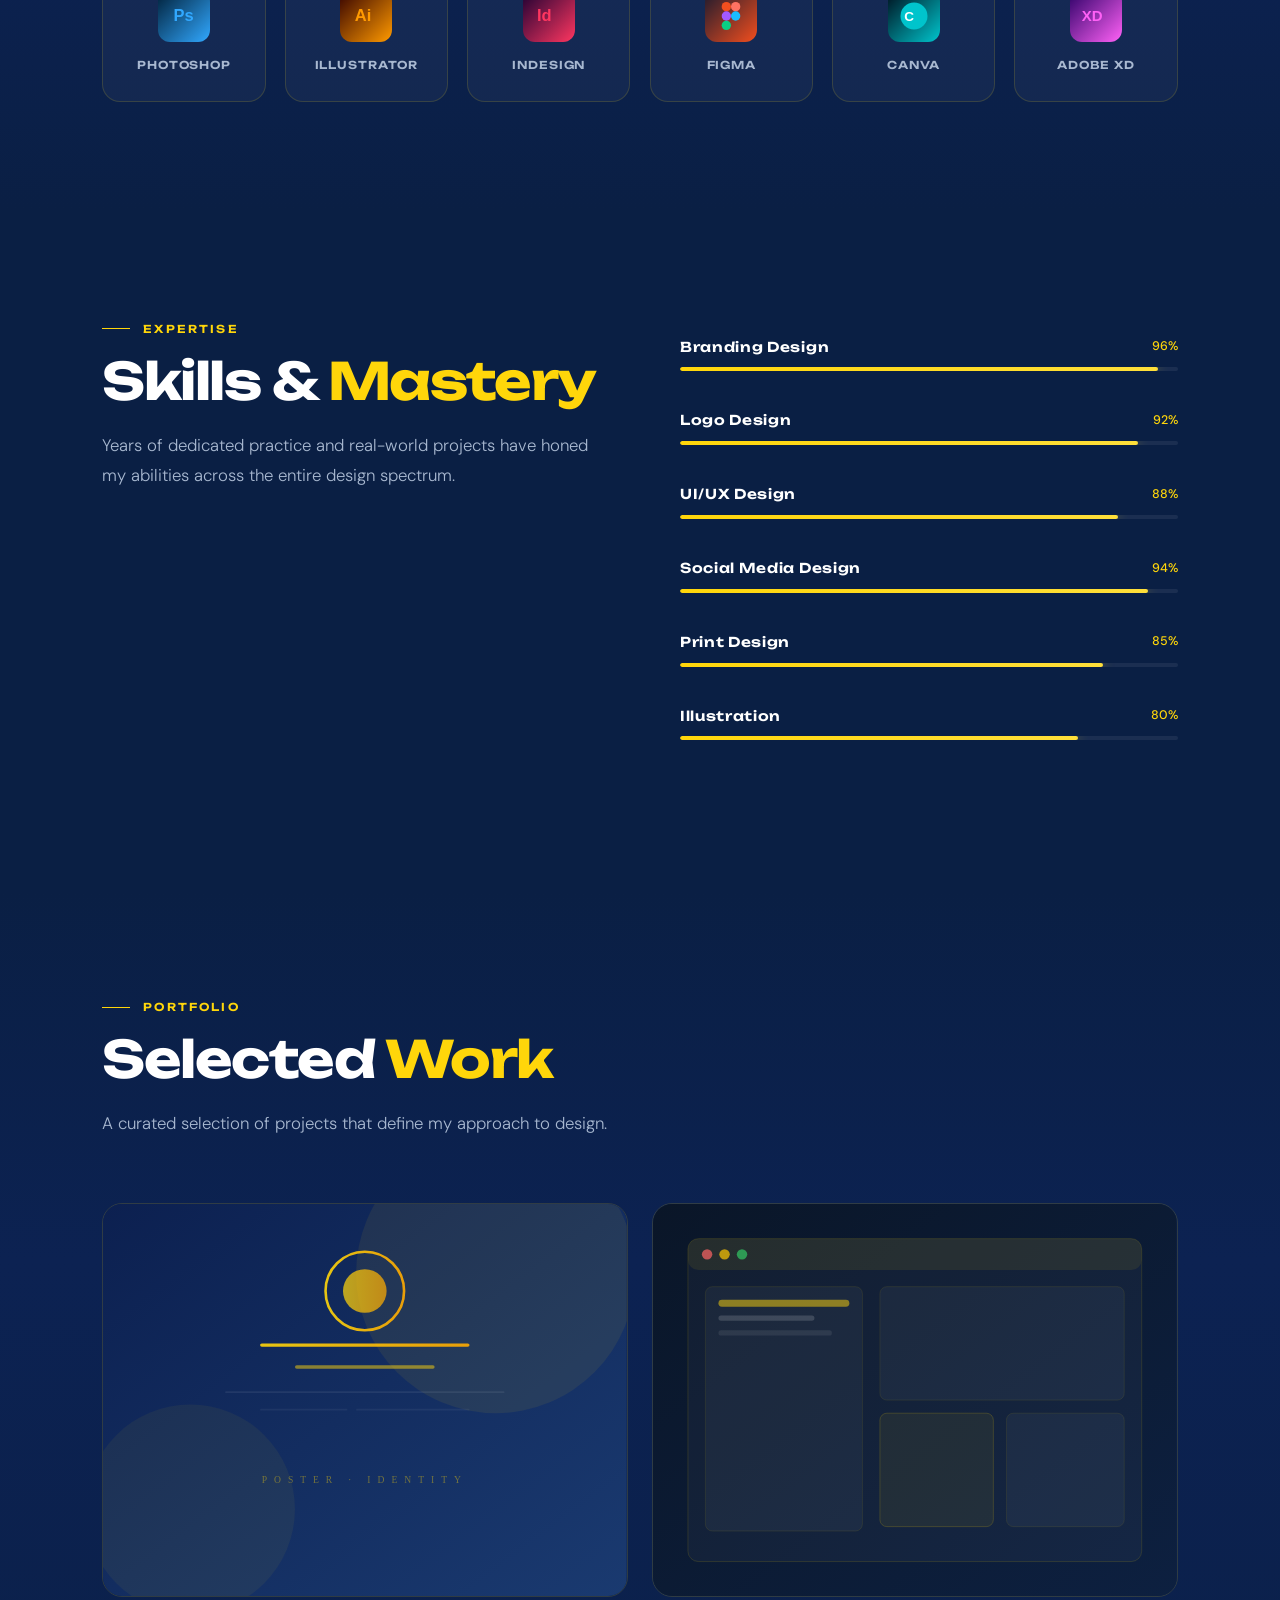
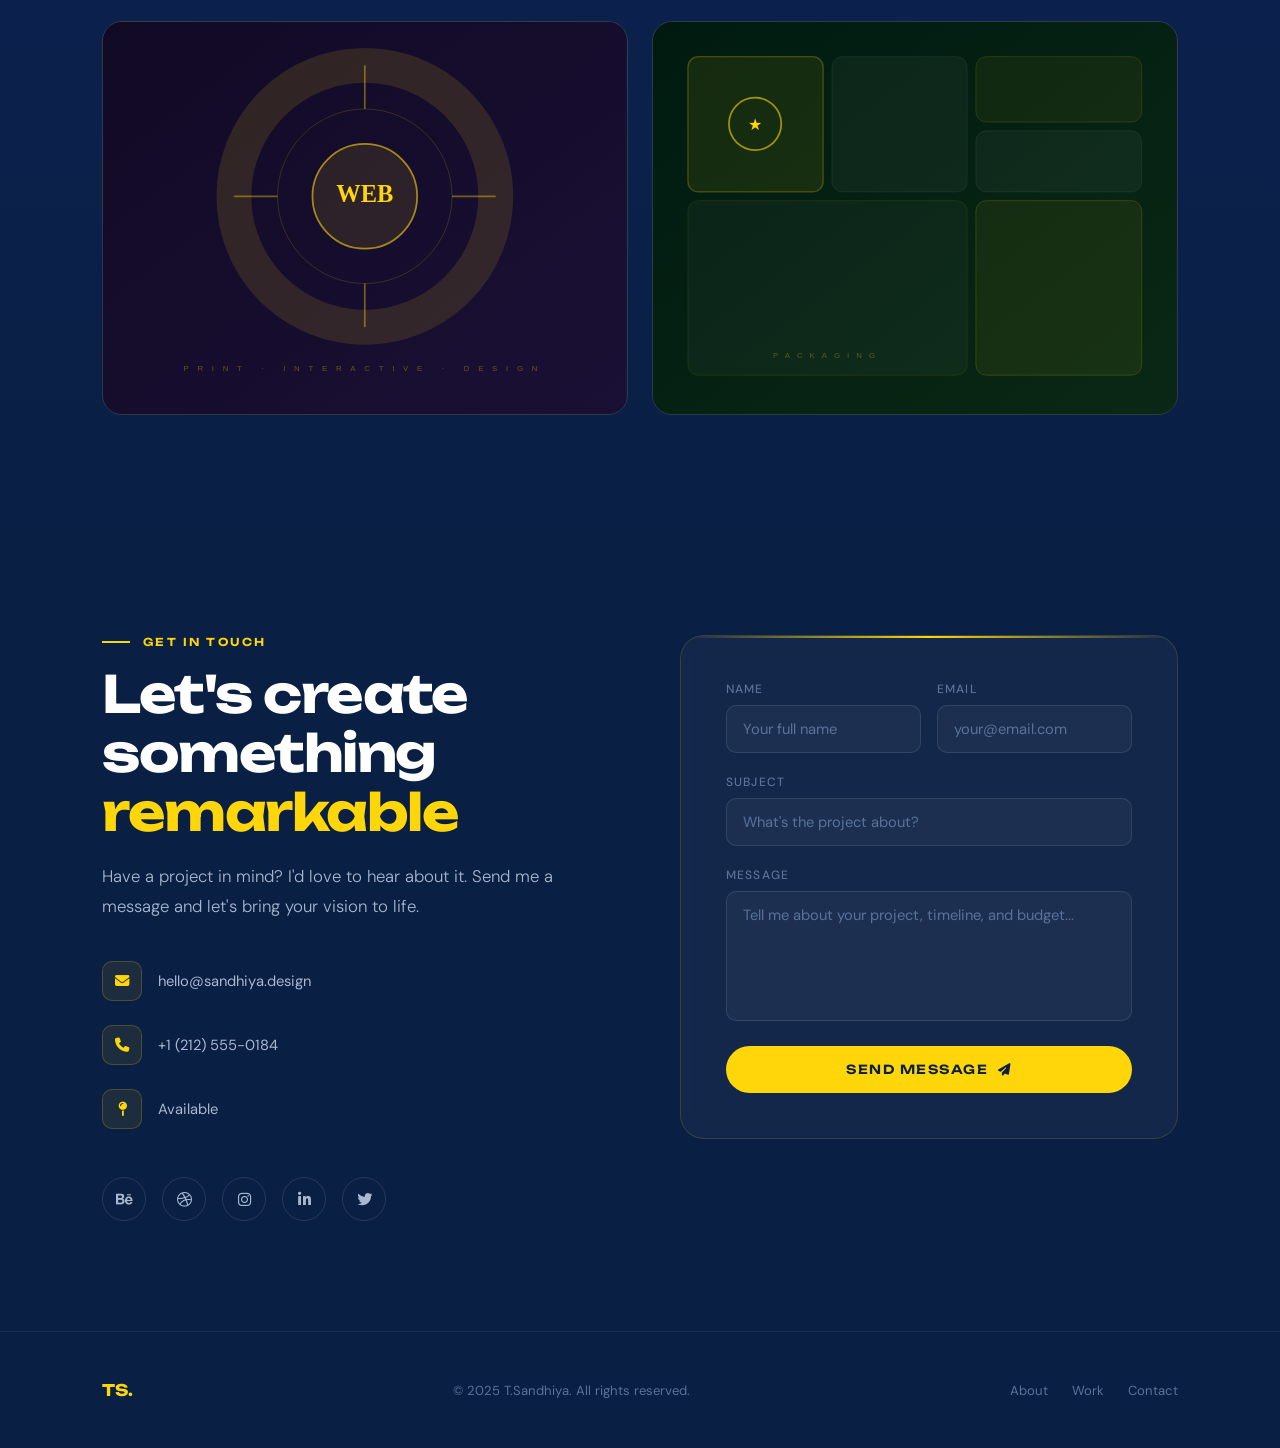
==== commit 67aa91b9: "Change greeting from 'Hello' to 'Goodbye'" ====
--- a/index.html
+++ b/index.html
@@ -292,7 +292,7 @@
       </div>
       <div class="project-overlay">
         <div class="project-info">
-            <img src="project 2.png.png" alt=" Design" class="project-img" style="width: 150px; height: 150px; border-radius: 10px; margin-bottom: 5.9rem; margin-top: 5.9rem; margin-right: 5.9rem; margin-left: 5.9rem;">
+            <img src="project 2.png.png" alt=" Design" class="project-img" style="width: 125px; height: 120px; border-radius: 10px; margin-bottom: 5rem; margin-top: 5rem; margin-right: 5rem; margin-left: 5rem;">
           <div class="project-cat">UI/UX Design</div>
           <div class="project-title">Library App-Novel Nest</div>
         </div>
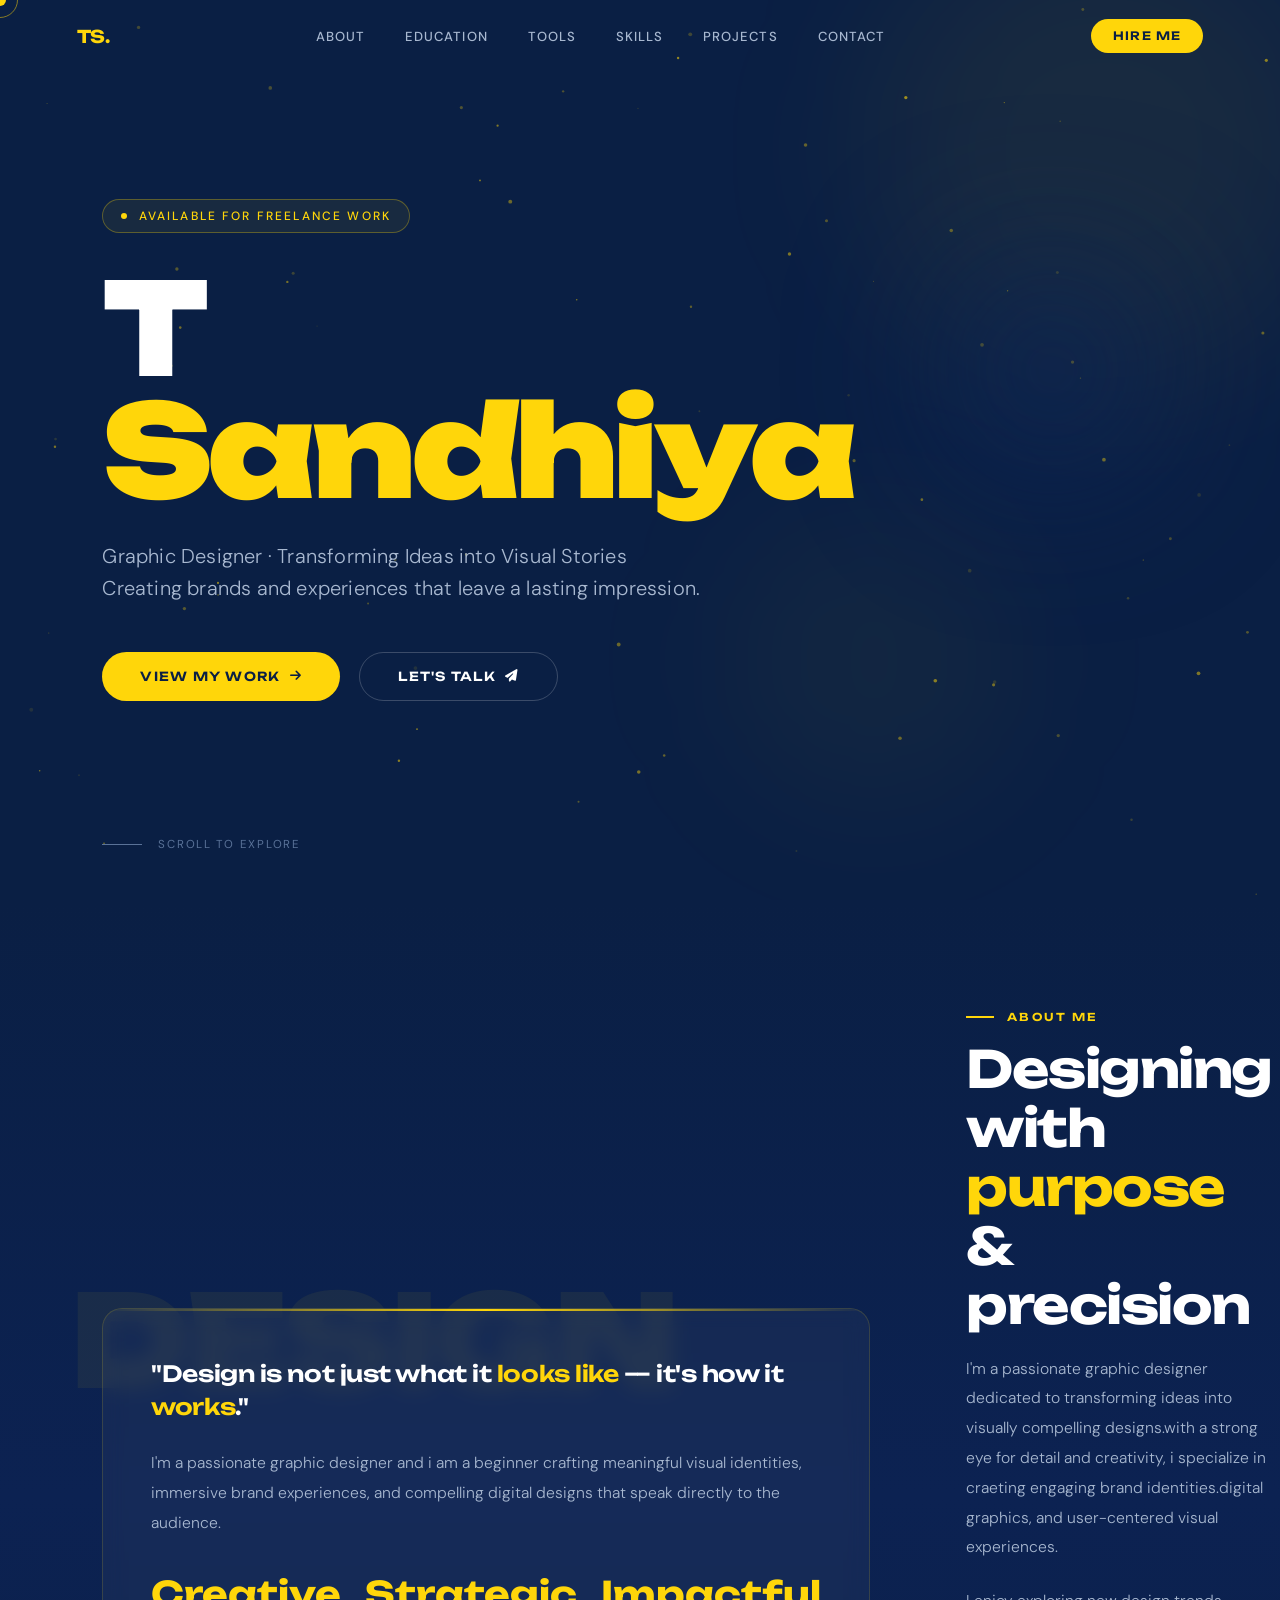
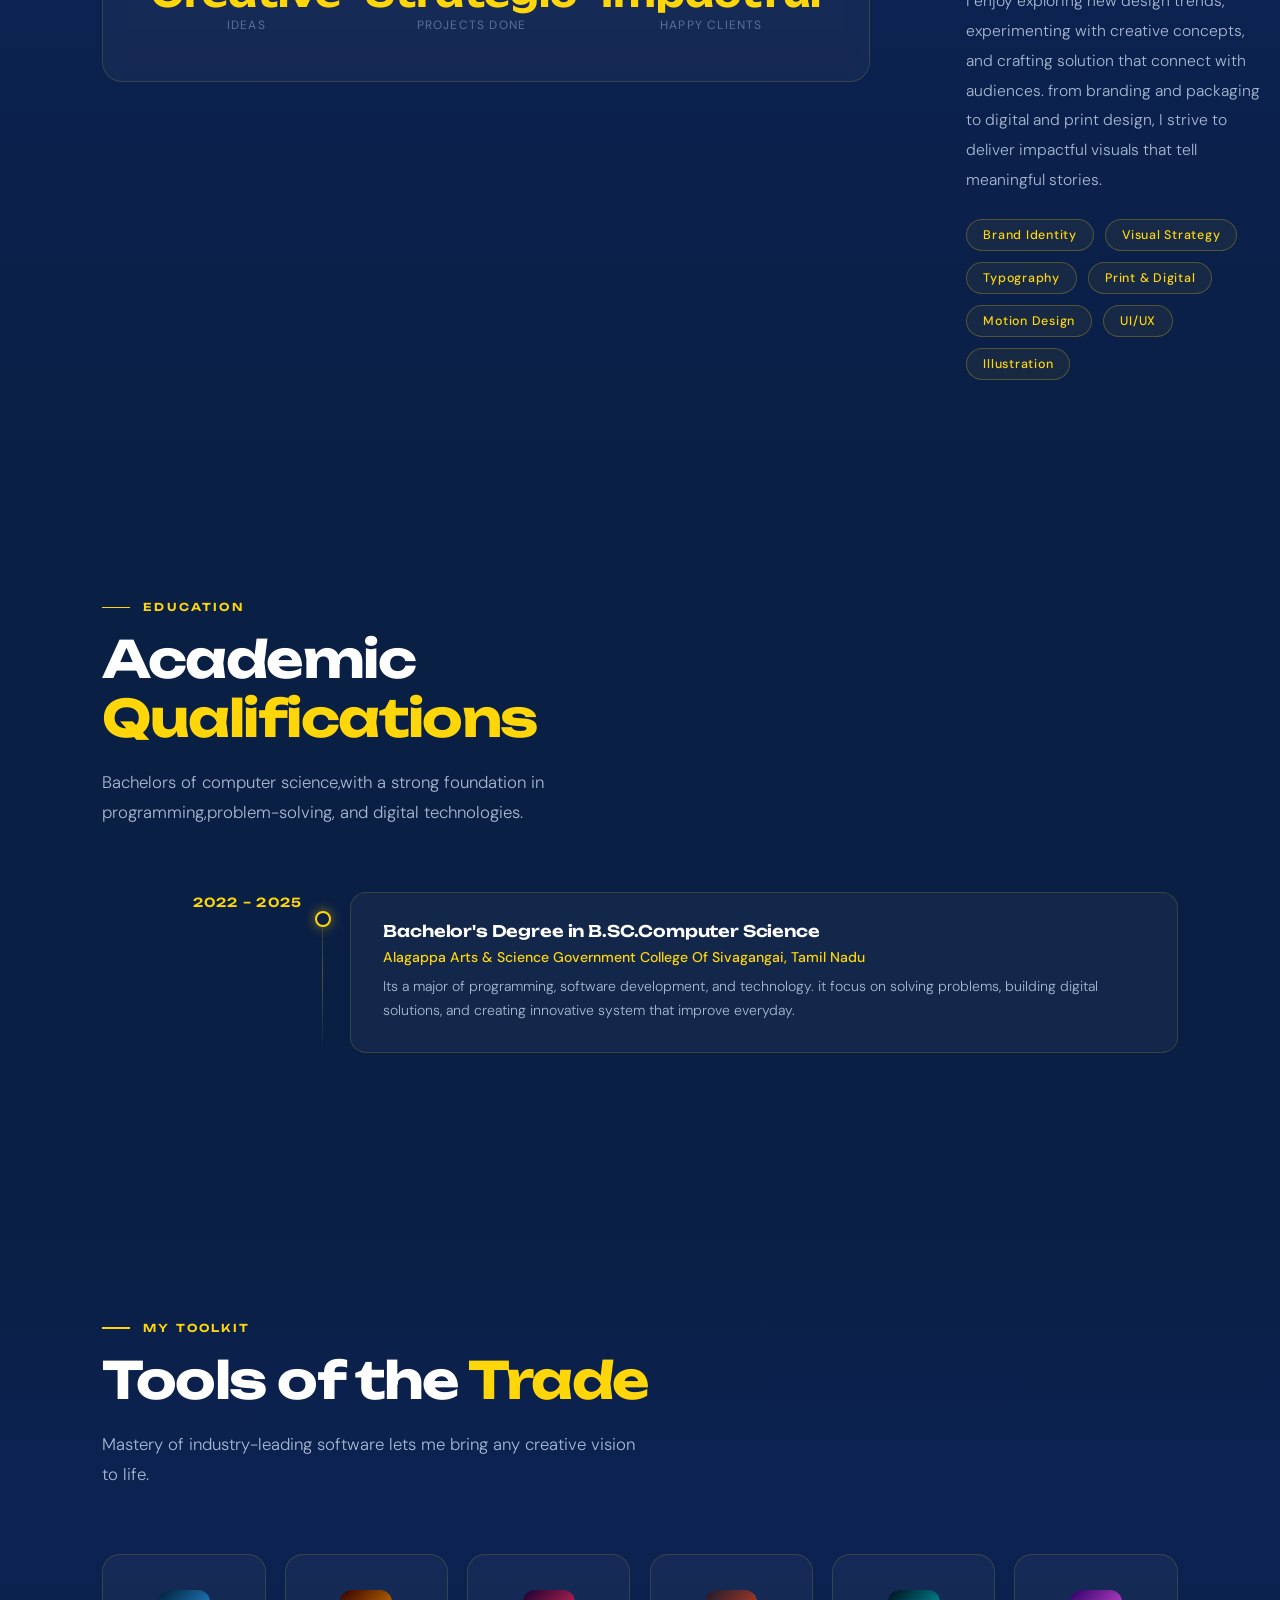
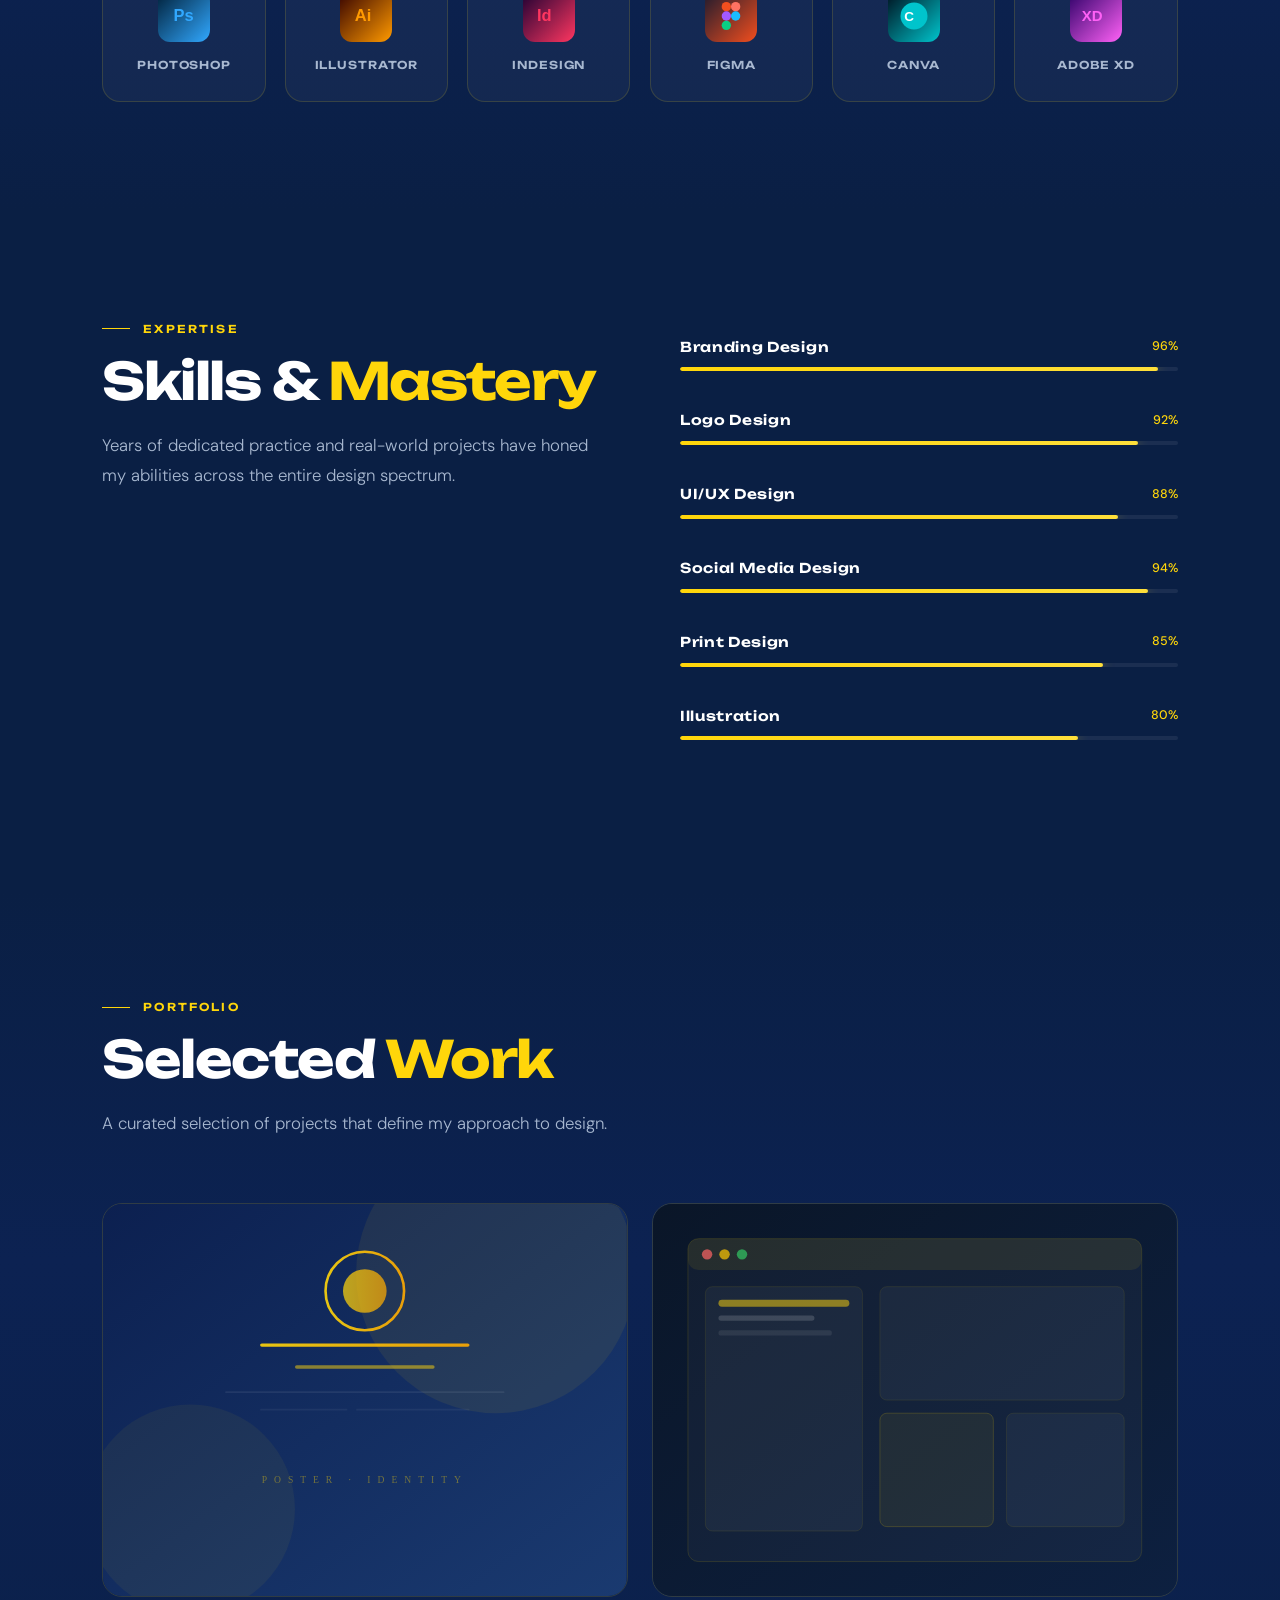
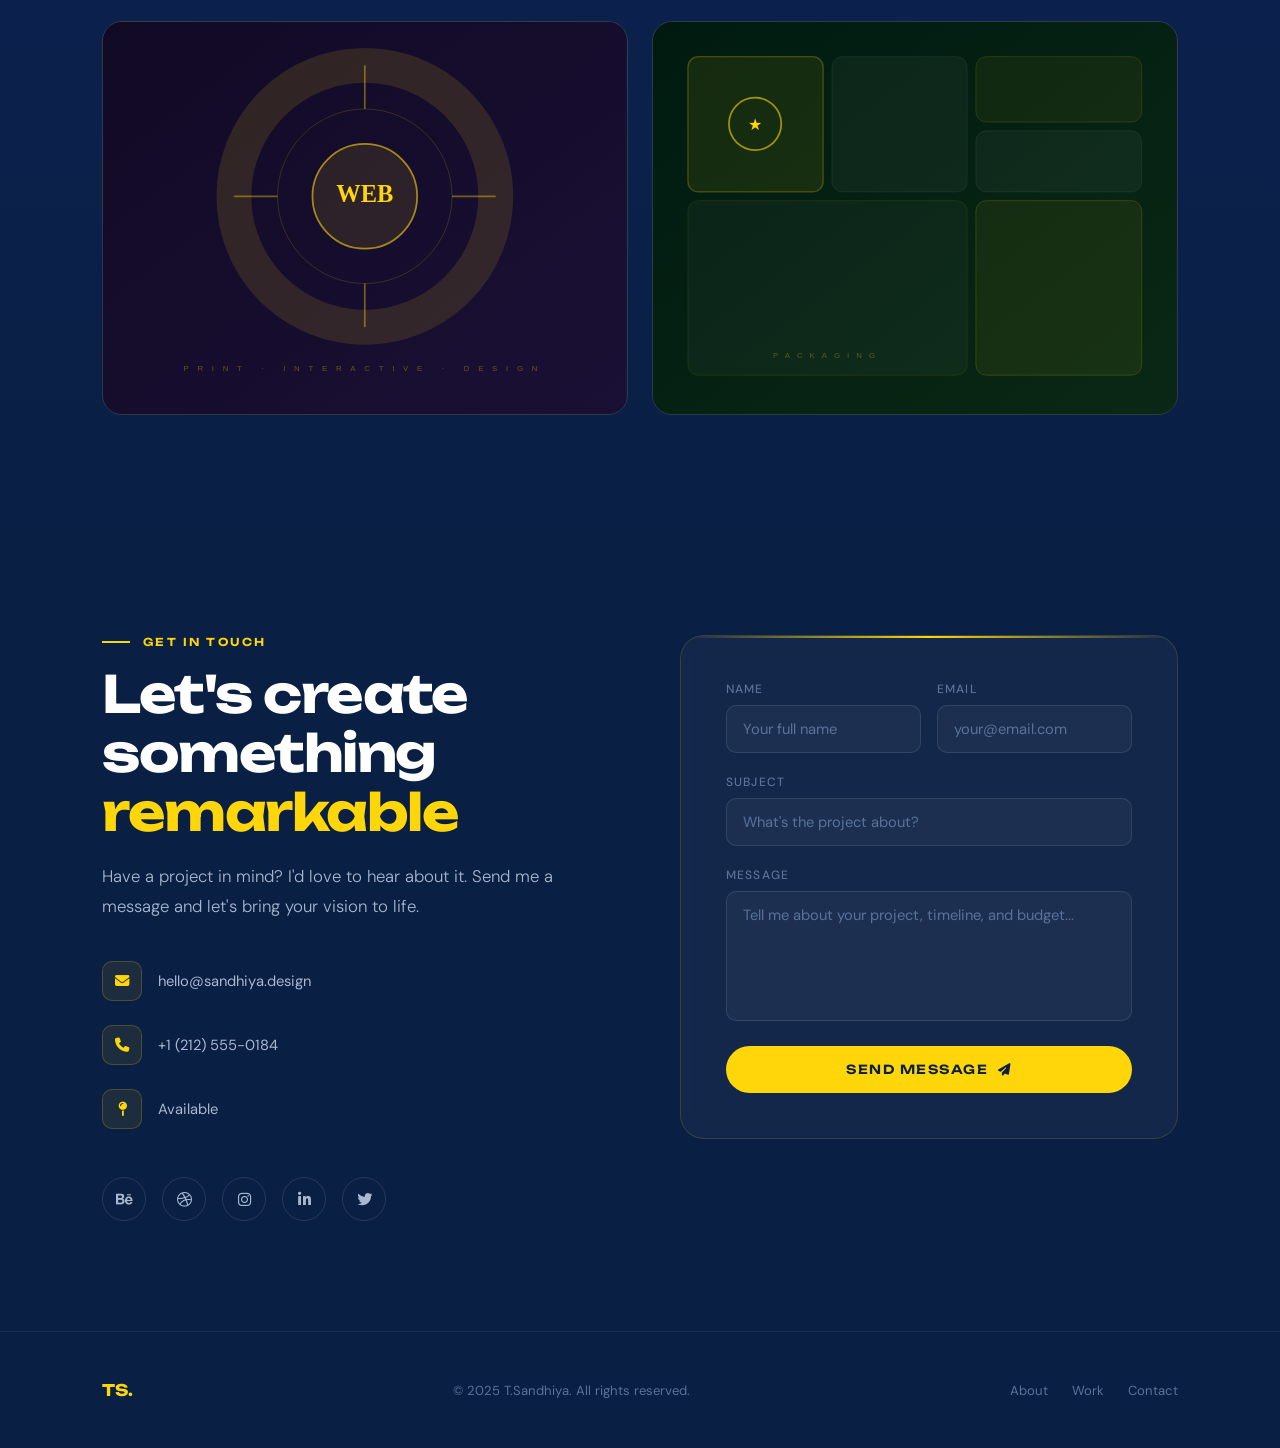
==== commit fb682d22: "Update print statement from 'Hello' to 'Goodbye'" ====
--- a/index.html
+++ b/index.html
@@ -292,7 +292,7 @@
       </div>
       <div class="project-overlay">
         <div class="project-info">
-            <img src="project 2.png.png" alt=" Design" class="project-img" style="width: 125px; height: 120px; border-radius: 10px; margin-bottom: 5rem; margin-top: 5rem; margin-right: 5rem; margin-left: 5rem;">
+            <img src="project 2.png.png" alt=" Design" class="project-img" style="width: 125px; height: 120px; border-radius: 10px; margin-bottom: 5.5rem; margin-top: 5.5rem; margin-right: 5.5rem; margin-left: 5.5rem;">
           <div class="project-cat">UI/UX Design</div>
           <div class="project-title">Library App-Novel Nest</div>
         </div>
@@ -322,7 +322,7 @@
       </div>
       <div class="project-overlay">
         <div class="project-info">
-             <img src="images/project 3.png.png" alt=" Design" class="project-img" style="width: 350px; height: 230px; border-radius: 10px; margin-bottom: 5.9rem; margin-top: 5.9rem; margin-right: 5.9rem; margin-left: 5.9rem;">
+             <img src="project 3.png.png" alt=" Design" class="project-img" style="width: 250px; height: 230px; border-radius: 10px; margin-bottom: 5.5rem; margin-top: 5.5rem; margin-right: 5.5rem; margin-left: 5.5rem;">
           <div class="project-cat">Web Design</div>
           <div class="project-title">Online Learning Platform</div>
         </div>
@@ -352,7 +352,7 @@
       </div>
       <div class="project-overlay">
         <div class="project-info">
-             <img src="images/project 4.png.png" alt=" Design" class="project-img" style="width: 350px; height: 250px; border-radius: 10px; margin-bottom: 5.9rem; margin-top: 5.9rem; margin-right: 5.9rem; margin-left: 5.9rem;">
+             <img src="project 4.png.png" alt=" Design" class="project-img" style="width: 250px; height: 250px; border-radius: 10px; margin-bottom: 5.5rem; margin-top: 5.5rem; margin-right: 5.5rem; margin-left: 5.5rem;">
           <div class="project-cat">PACKAGING</div>
           <div class="project-title">Glow Berry-Design</div>
         </div>
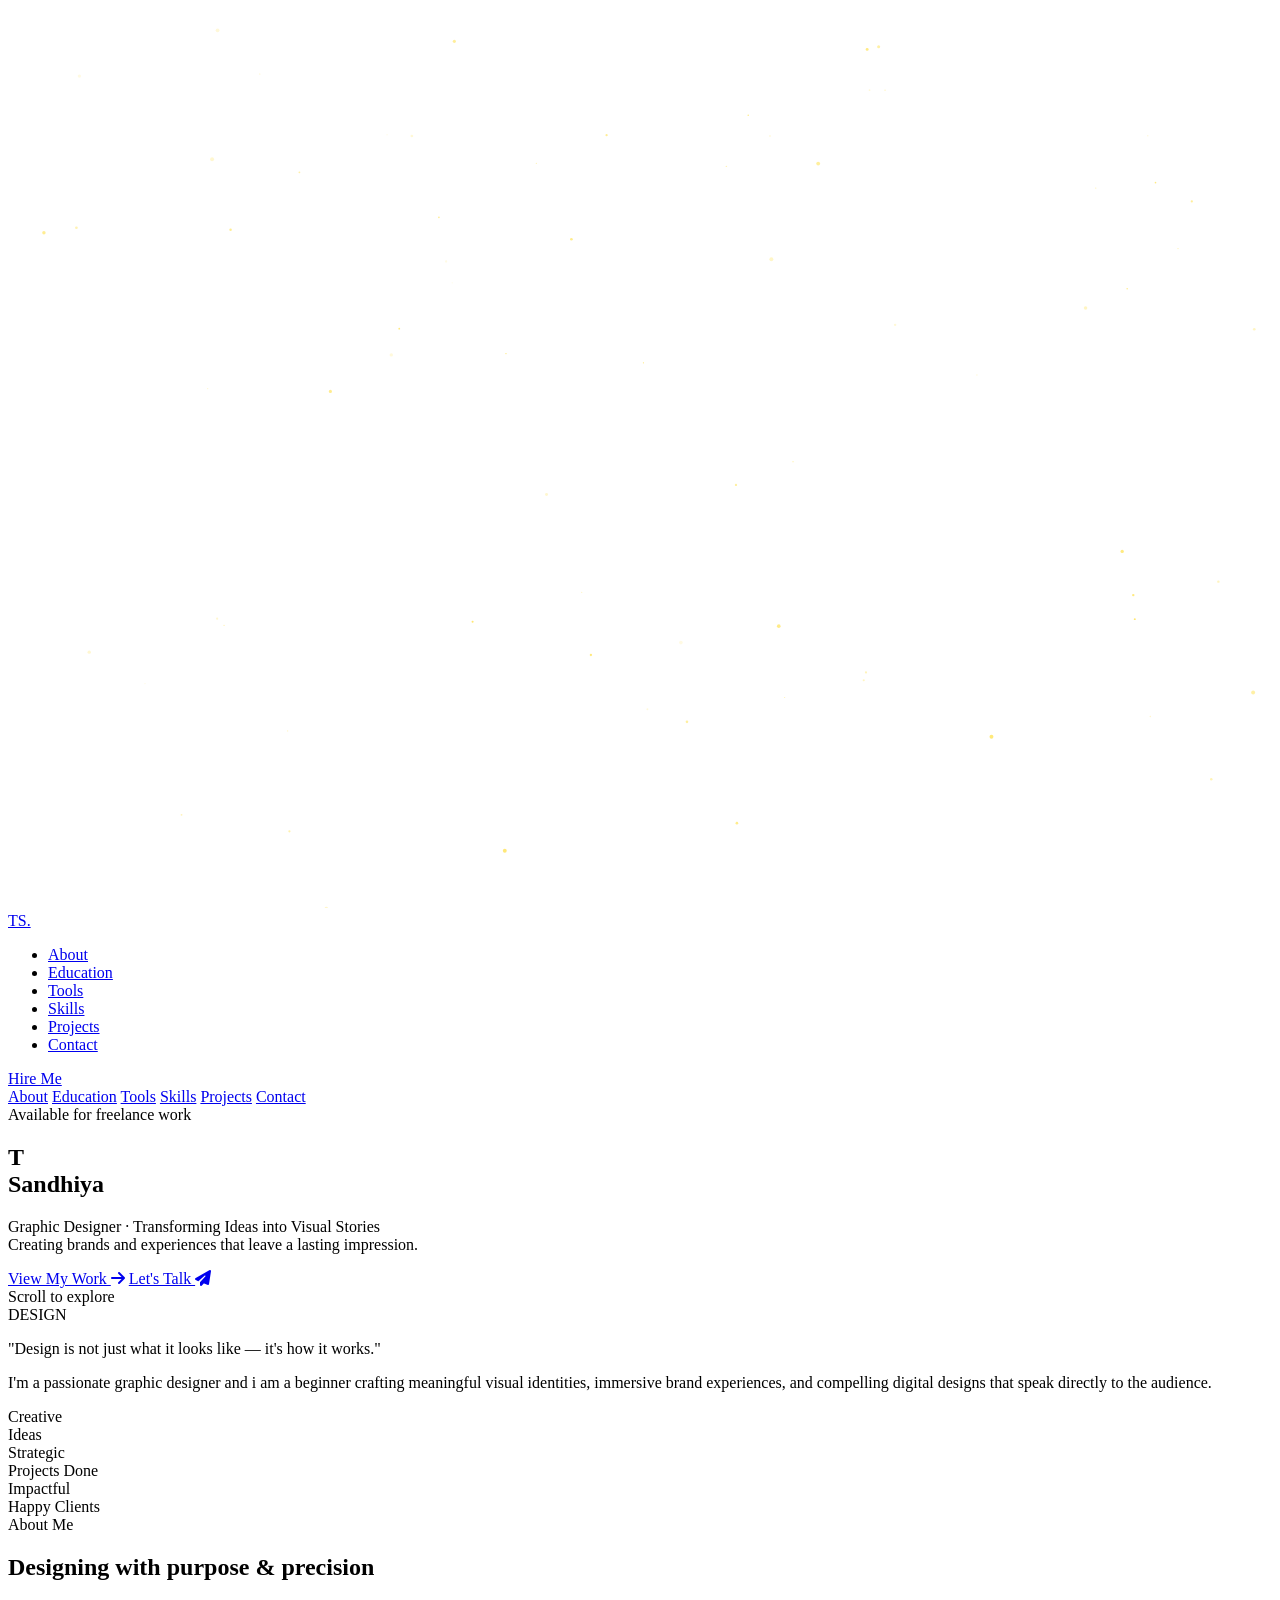
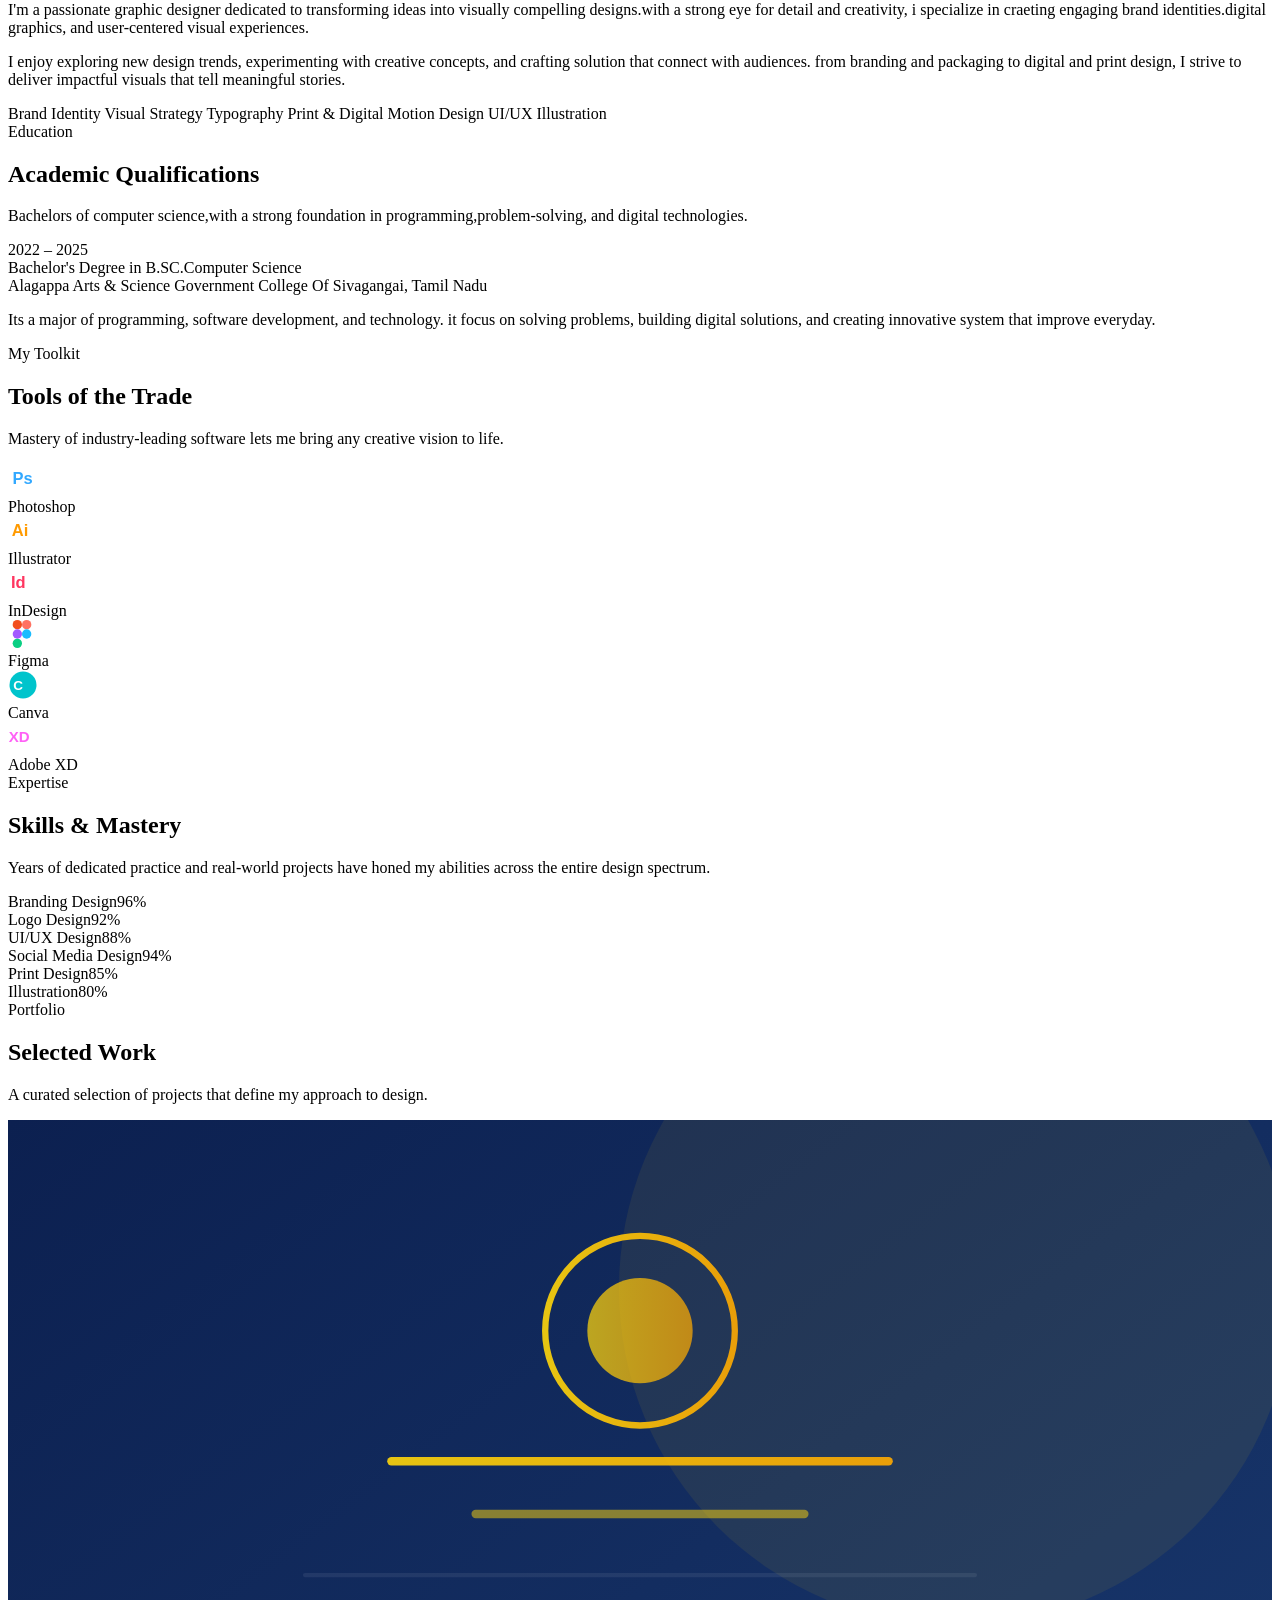
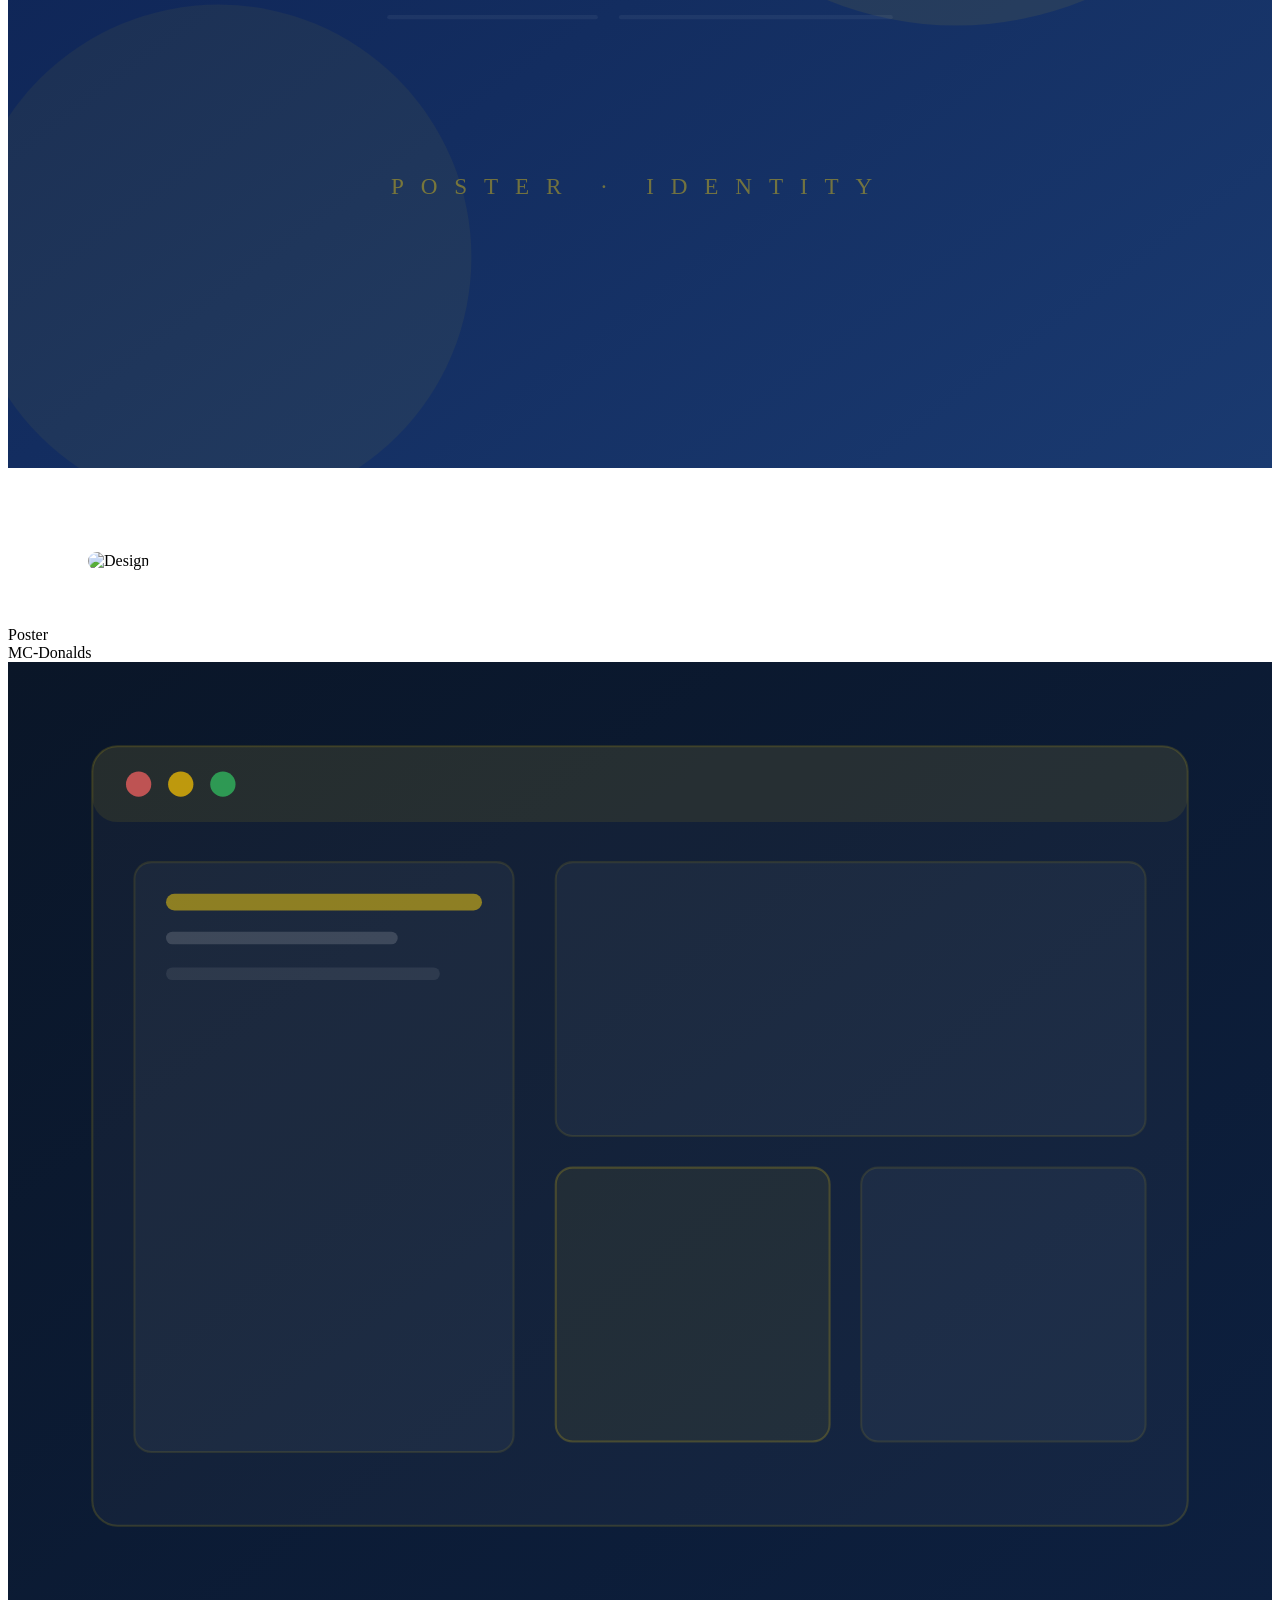
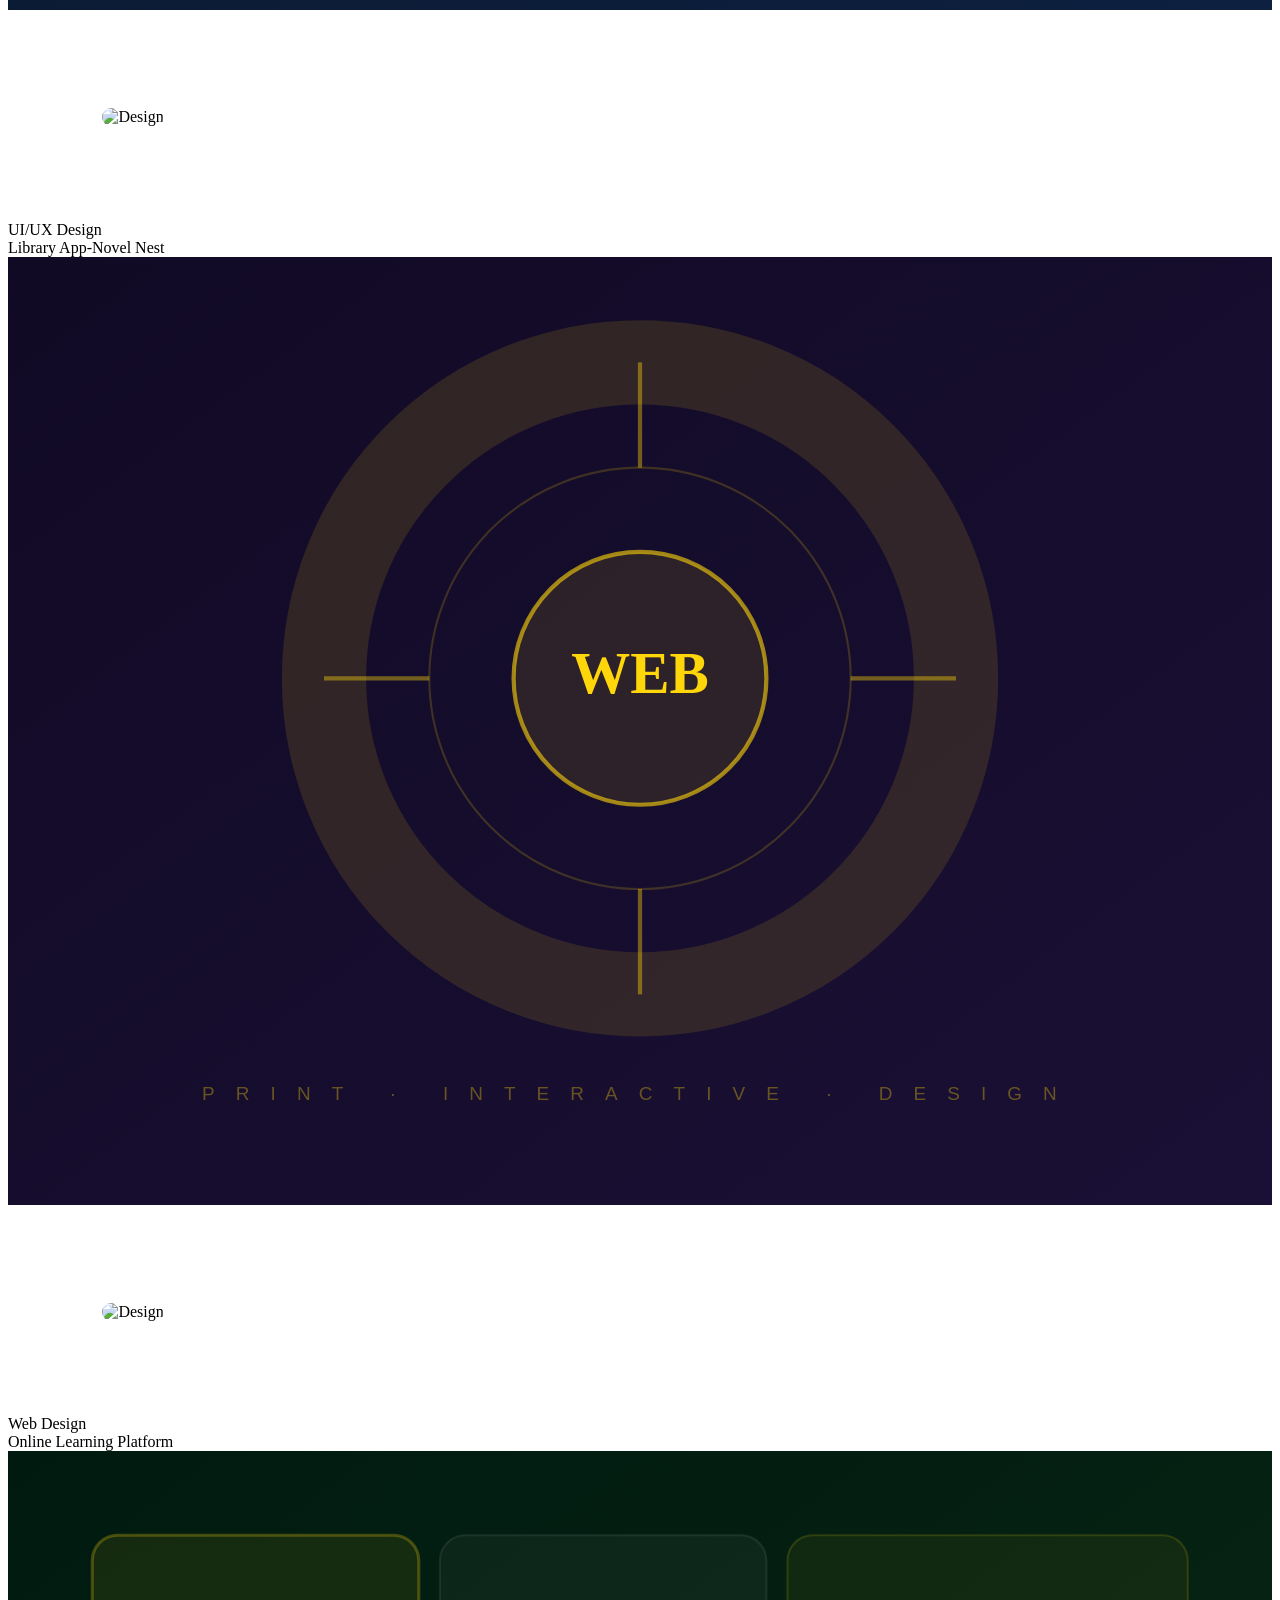
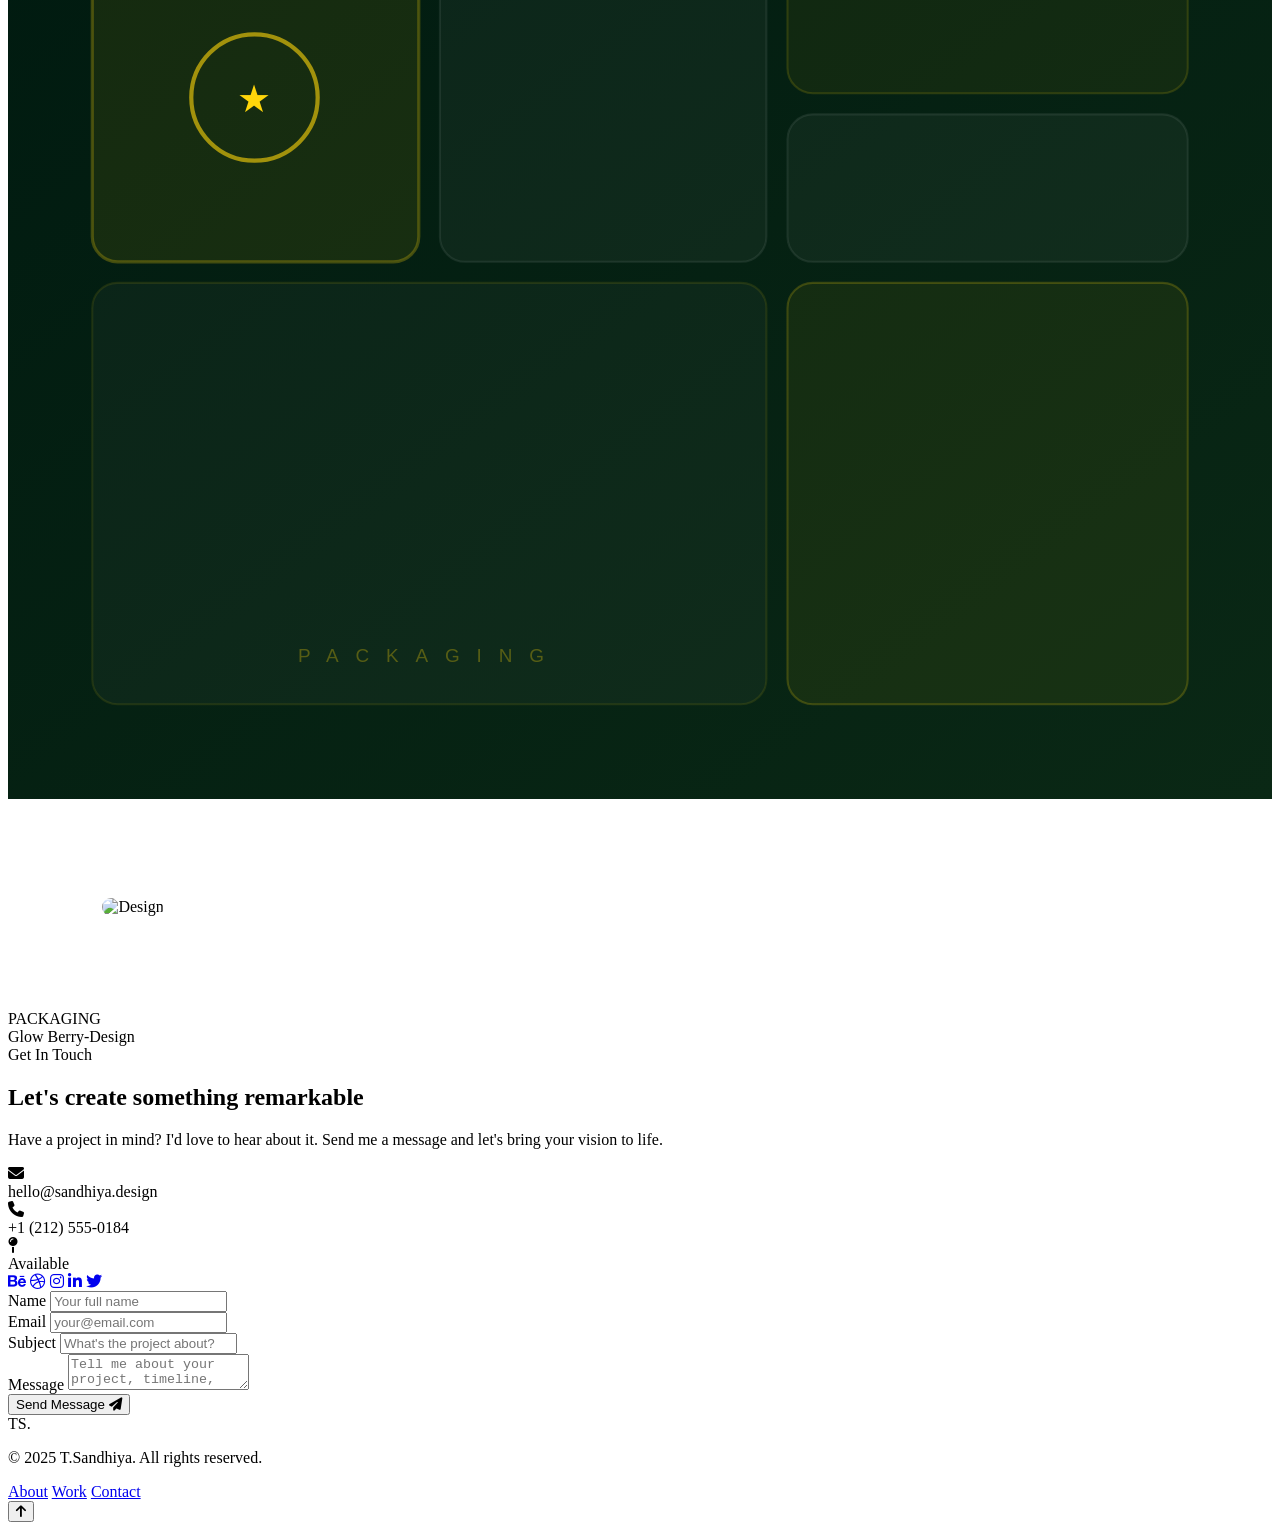
==== commit e4fced09: "Add files via upload" ====
--- a/index.html
+++ b/index.html
@@ -1,21 +1,11 @@
 <!DOCTYPE html>
-<html lang="en">
-<head>
-    <meta charset="UTF-8">
-    <meta name="viewport" content="width=device-width, initial-scale=1.0">
-    <title>Document</title>
-   <link rel="stylesheet" href="style.css">
-</head>
-<body>
-  <!DOCTYPE html>
 <html lang="en">
 <head>
 <meta charset="UTF-8" />
 <meta name="viewport" content="width=device-width, initial-scale=1.0"/>
 <title>T.Sandhiya — Graphic Designer</title>
 <link href="https://fonts.googleapis.com/css2?family=Unbounded:wght@300;400;600;700;900&family=DM+Sans:ital,wght@0,300;0,400;0,500;1,300&display=swap" rel="stylesheet"/>
-<link rel="stylesheet" href="https://cdnjs.cloudflare.com/ajax/libs/font-awesome/6.5.0/css/all.min.css"/>
-</head>
+<link rel="stylesheet" href="https://cdnjs.cloudflare.com/ajax/libs/font-awesome/6.5.0/css/all.min.css"/></head>
 <body>
 
 <!-- Cursor -->
@@ -260,7 +250,7 @@
       </div>
       <div class="project-overlay">
         <div class="project-info">
-            <img src="project 1.png.png" alt=" Design" class="project-img" style="width: 125px; height: 120px; border-radius: 10px; margin-bottom: 5rem; margin-top: 5rem; margin-left: 5rem; margin-right: 5rem;">
+            <img src="images/project 1.png.png" alt=" Design" class="project-img" style="width: 325px; height: 320px; border-radius: 10px; margin-bottom: 3.5rem; margin-top: 5rem; margin-left: 5rem; margin-right: 5rem;">
           <div class="project-cat">Poster</div>
           <div class="project-title">MC-Donalds</div>
         </div>
@@ -292,7 +282,7 @@
       </div>
       <div class="project-overlay">
         <div class="project-info">
-            <img src="project 2.png.png" alt=" Design" class="project-img" style="width: 125px; height: 120px; border-radius: 10px; margin-bottom: 5.5rem; margin-top: 5.5rem; margin-right: 5.5rem; margin-left: 5.5rem;">
+            <img src="images/project 2.png.png" alt=" Design" class="project-img" style="width: 350px; height: 250px; border-radius: 10px; margin-bottom: 5.9rem; margin-top: 5.9rem; margin-right: 5.9rem; margin-left: 5.9rem;">
           <div class="project-cat">UI/UX Design</div>
           <div class="project-title">Library App-Novel Nest</div>
         </div>
@@ -322,7 +312,7 @@
       </div>
       <div class="project-overlay">
         <div class="project-info">
-             <img src="project 3.png.png" alt=" Design" class="project-img" style="width: 250px; height: 230px; border-radius: 10px; margin-bottom: 5.5rem; margin-top: 5.5rem; margin-right: 5.5rem; margin-left: 5.5rem;">
+             <img src="images/project 3.png.png" alt=" Design" class="project-img" style="width: 350px; height: 230px; border-radius: 10px; margin-bottom: 5.9rem; margin-top: 5.9rem; margin-right: 5.9rem; margin-left: 5.9rem;">
           <div class="project-cat">Web Design</div>
           <div class="project-title">Online Learning Platform</div>
         </div>
@@ -352,7 +342,7 @@
       </div>
       <div class="project-overlay">
         <div class="project-info">
-             <img src="project 4.png.png" alt=" Design" class="project-img" style="width: 250px; height: 250px; border-radius: 10px; margin-bottom: 5.5rem; margin-top: 5.5rem; margin-right: 5.5rem; margin-left: 5.5rem;">
+             <img src="images/project 4.png.png" alt=" Design" class="project-img" style="width: 350px; height: 250px; border-radius: 10px; margin-bottom: 5.9rem; margin-top: 5.9rem; margin-right: 5.9rem; margin-left: 5.9rem;">
           <div class="project-cat">PACKAGING</div>
           <div class="project-title">Glow Berry-Design</div>
         </div>
@@ -536,4 +526,4 @@
 });
 </script>
 </body>
-</html>
+</html>
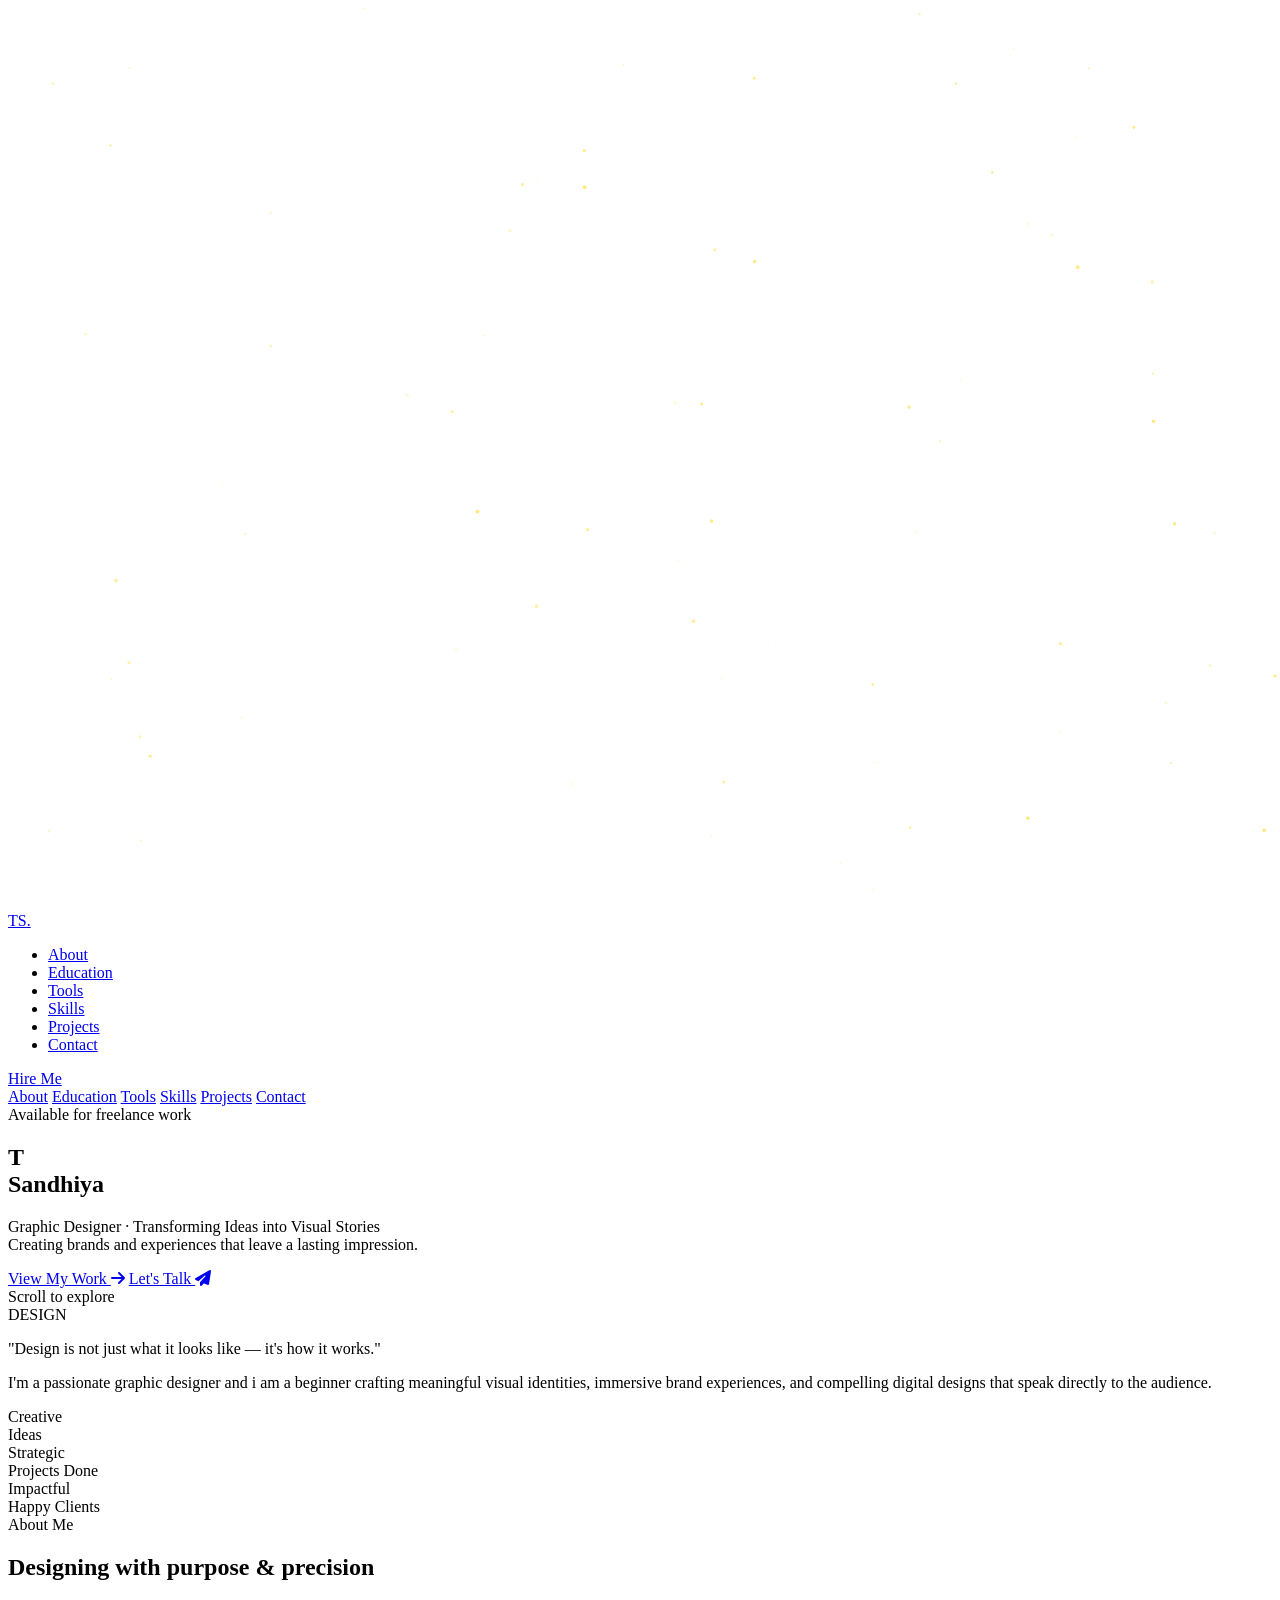
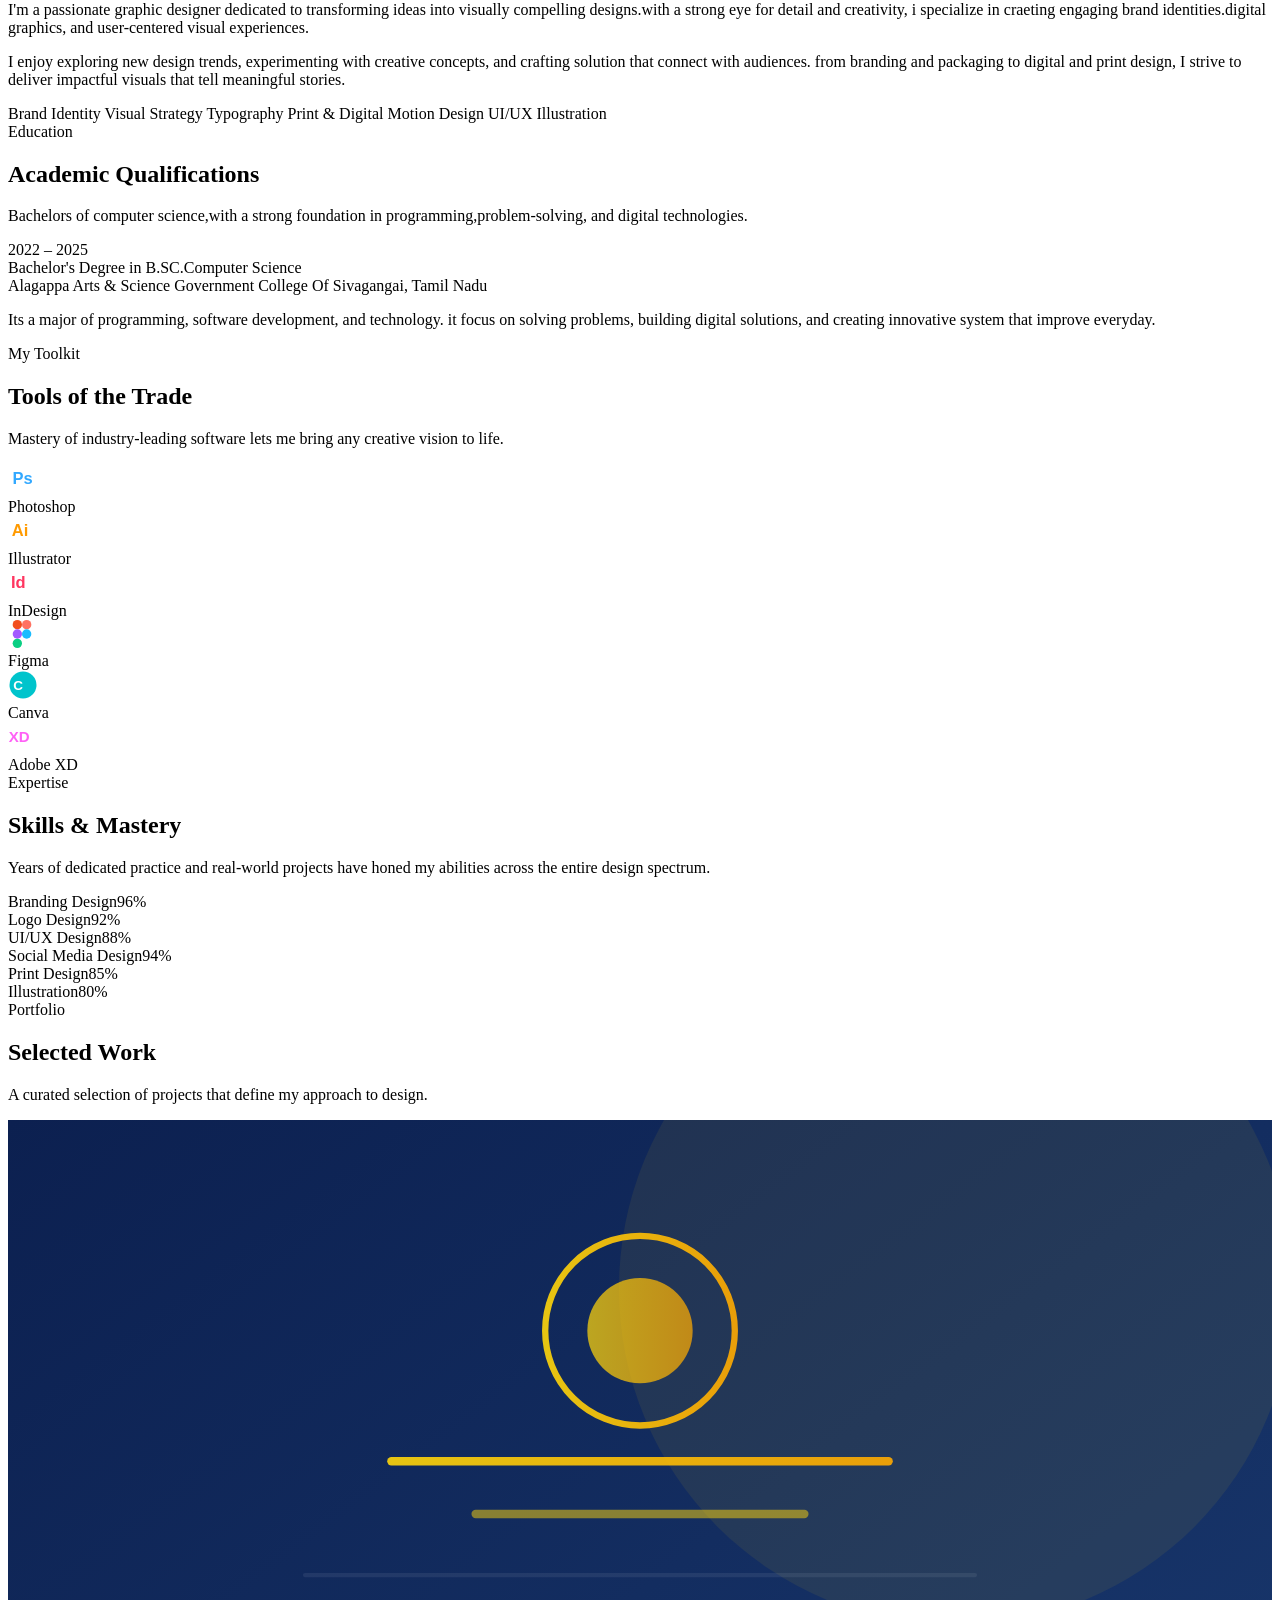
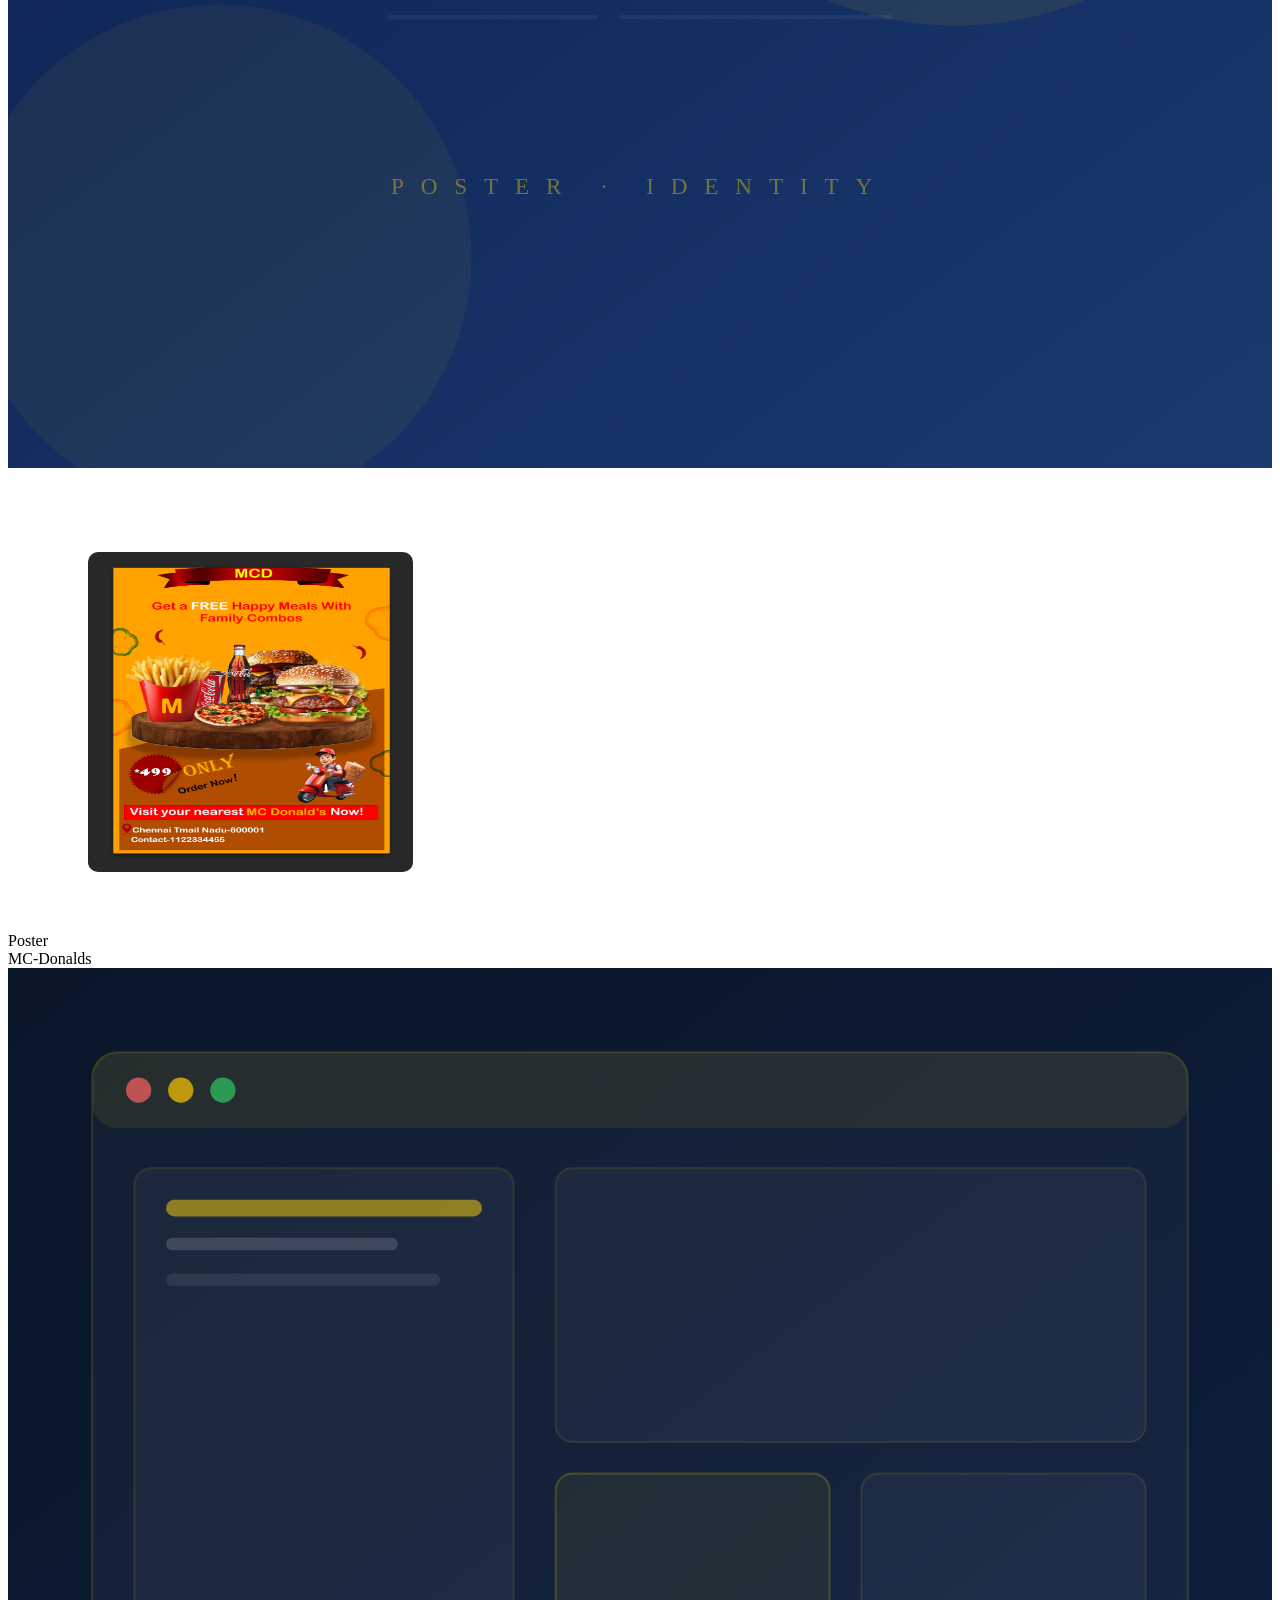
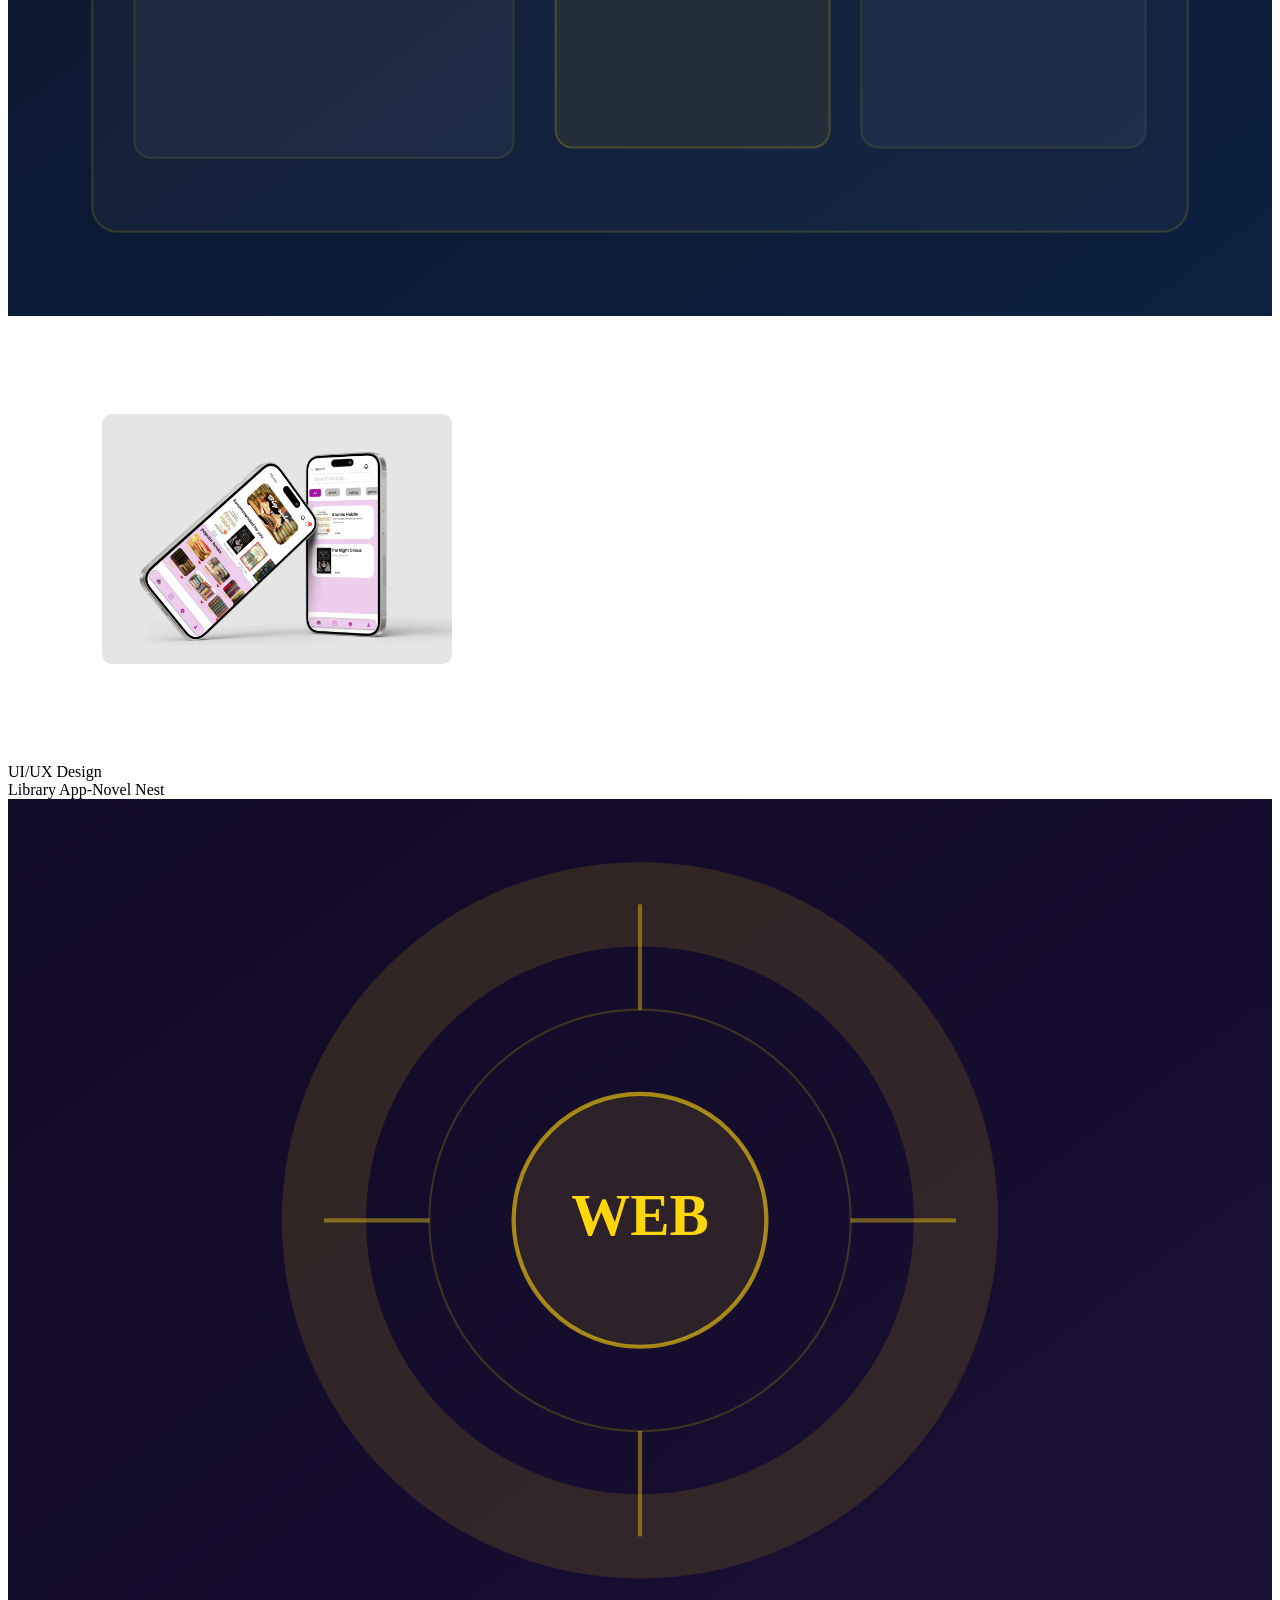
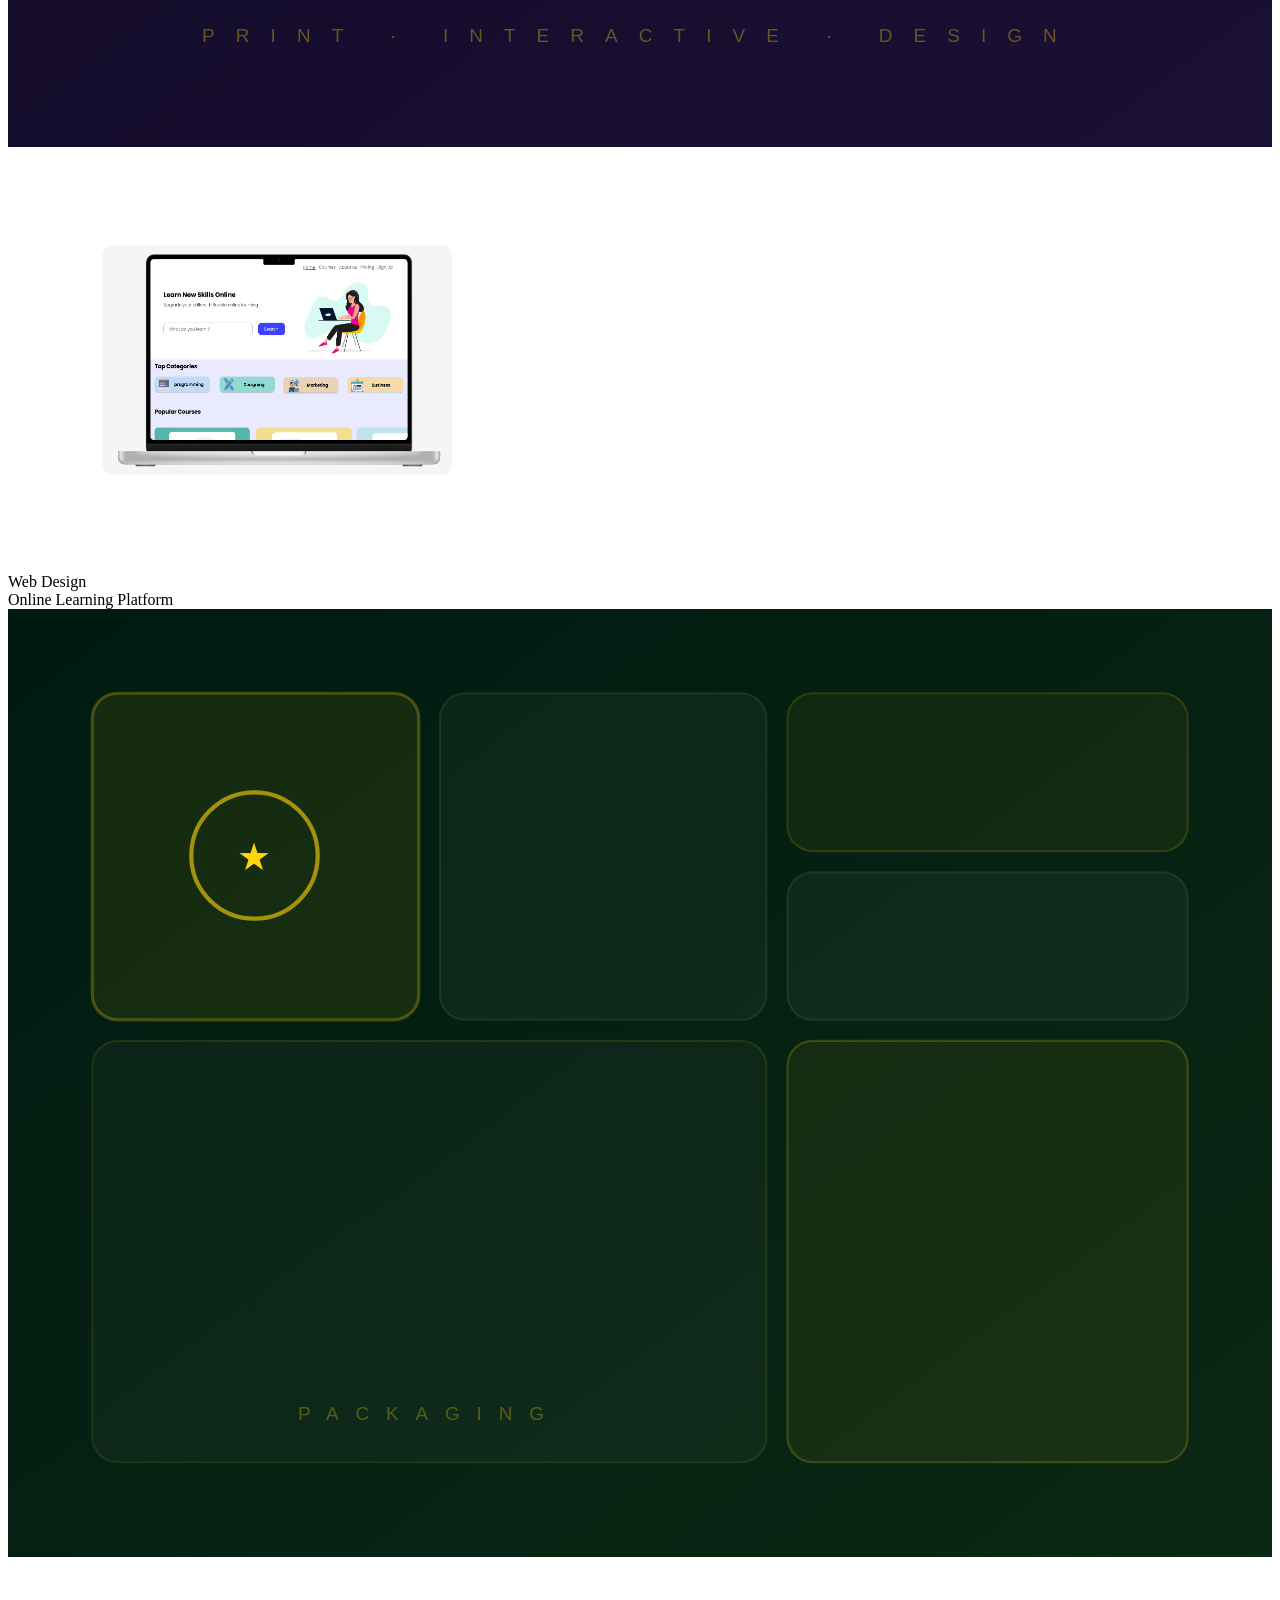
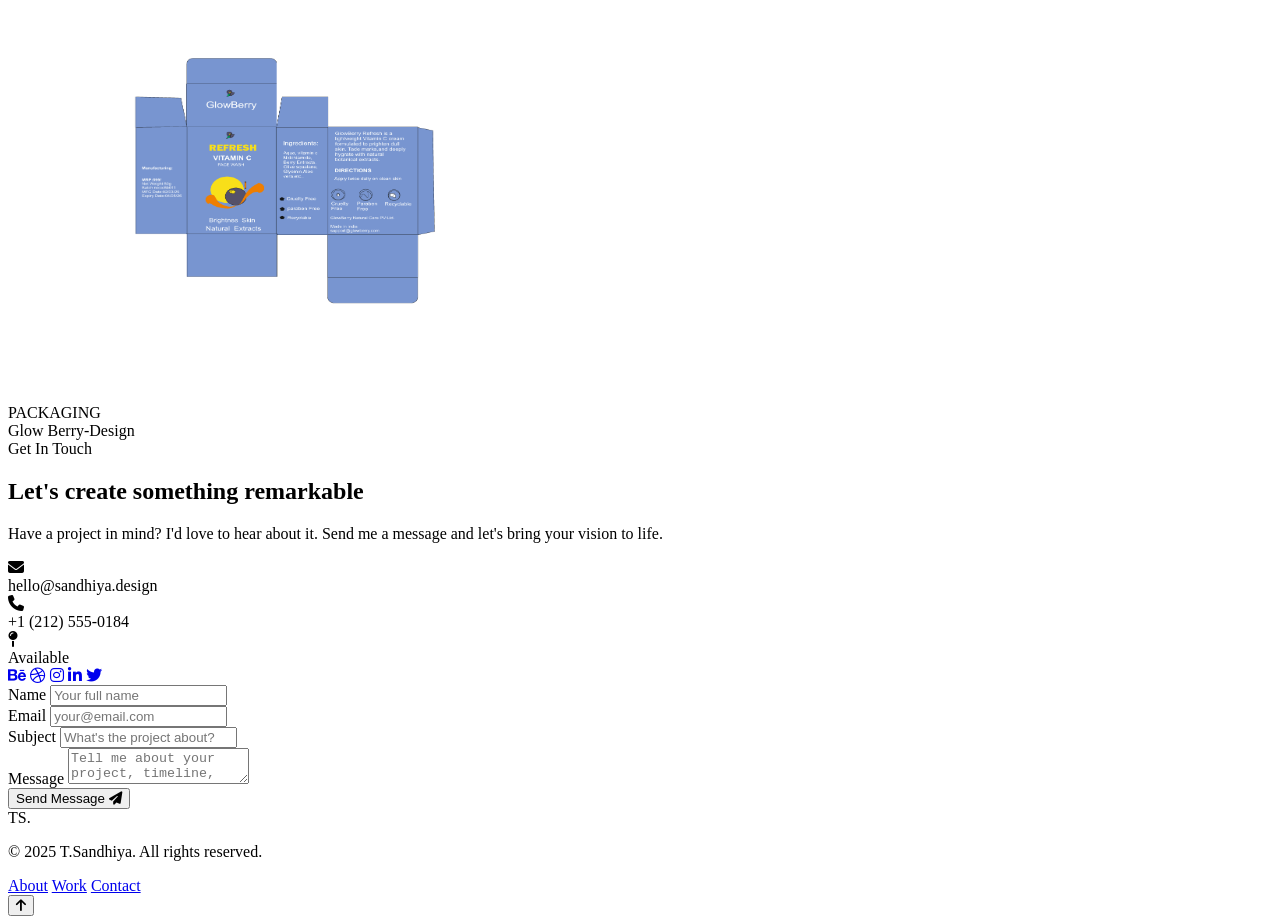
==== commit 4fb7ba4b: "Add files via upload" ====
--- a/index.html
+++ b/index.html
@@ -250,7 +250,7 @@
       </div>
       <div class="project-overlay">
         <div class="project-info">
-            <img src="images/project 1.png.png" alt=" Design" class="project-img" style="width: 325px; height: 320px; border-radius: 10px; margin-bottom: 3.5rem; margin-top: 5rem; margin-left: 5rem; margin-right: 5rem;">
+            <img src="project 1.png.png" alt=" Design" class="project-img" style="width: 325px; height: 320px; border-radius: 10px; margin-bottom: 3.5rem; margin-top: 5rem; margin-left: 5rem; margin-right: 5rem;">
           <div class="project-cat">Poster</div>
           <div class="project-title">MC-Donalds</div>
         </div>
@@ -282,7 +282,7 @@
       </div>
       <div class="project-overlay">
         <div class="project-info">
-            <img src="images/project 2.png.png" alt=" Design" class="project-img" style="width: 350px; height: 250px; border-radius: 10px; margin-bottom: 5.9rem; margin-top: 5.9rem; margin-right: 5.9rem; margin-left: 5.9rem;">
+            <img src="project 2.png.png" alt=" Design" class="project-img" style="width: 350px; height: 250px; border-radius: 10px; margin-bottom: 5.9rem; margin-top: 5.9rem; margin-right: 5.9rem; margin-left: 5.9rem;">
           <div class="project-cat">UI/UX Design</div>
           <div class="project-title">Library App-Novel Nest</div>
         </div>
@@ -312,7 +312,7 @@
       </div>
       <div class="project-overlay">
         <div class="project-info">
-             <img src="images/project 3.png.png" alt=" Design" class="project-img" style="width: 350px; height: 230px; border-radius: 10px; margin-bottom: 5.9rem; margin-top: 5.9rem; margin-right: 5.9rem; margin-left: 5.9rem;">
+             <img src="project 3.png.png" alt=" Design" class="project-img" style="width: 350px; height: 230px; border-radius: 10px; margin-bottom: 5.9rem; margin-top: 5.9rem; margin-right: 5.9rem; margin-left: 5.9rem;">
           <div class="project-cat">Web Design</div>
           <div class="project-title">Online Learning Platform</div>
         </div>
@@ -342,7 +342,7 @@
       </div>
       <div class="project-overlay">
         <div class="project-info">
-             <img src="images/project 4.png.png" alt=" Design" class="project-img" style="width: 350px; height: 250px; border-radius: 10px; margin-bottom: 5.9rem; margin-top: 5.9rem; margin-right: 5.9rem; margin-left: 5.9rem;">
+             <img src="project 4.png.png" alt=" Design" class="project-img" style="width: 350px; height: 250px; border-radius: 10px; margin-bottom: 5.9rem; margin-top: 5.9rem; margin-right: 5.9rem; margin-left: 5.9rem;">
           <div class="project-cat">PACKAGING</div>
           <div class="project-title">Glow Berry-Design</div>
         </div>
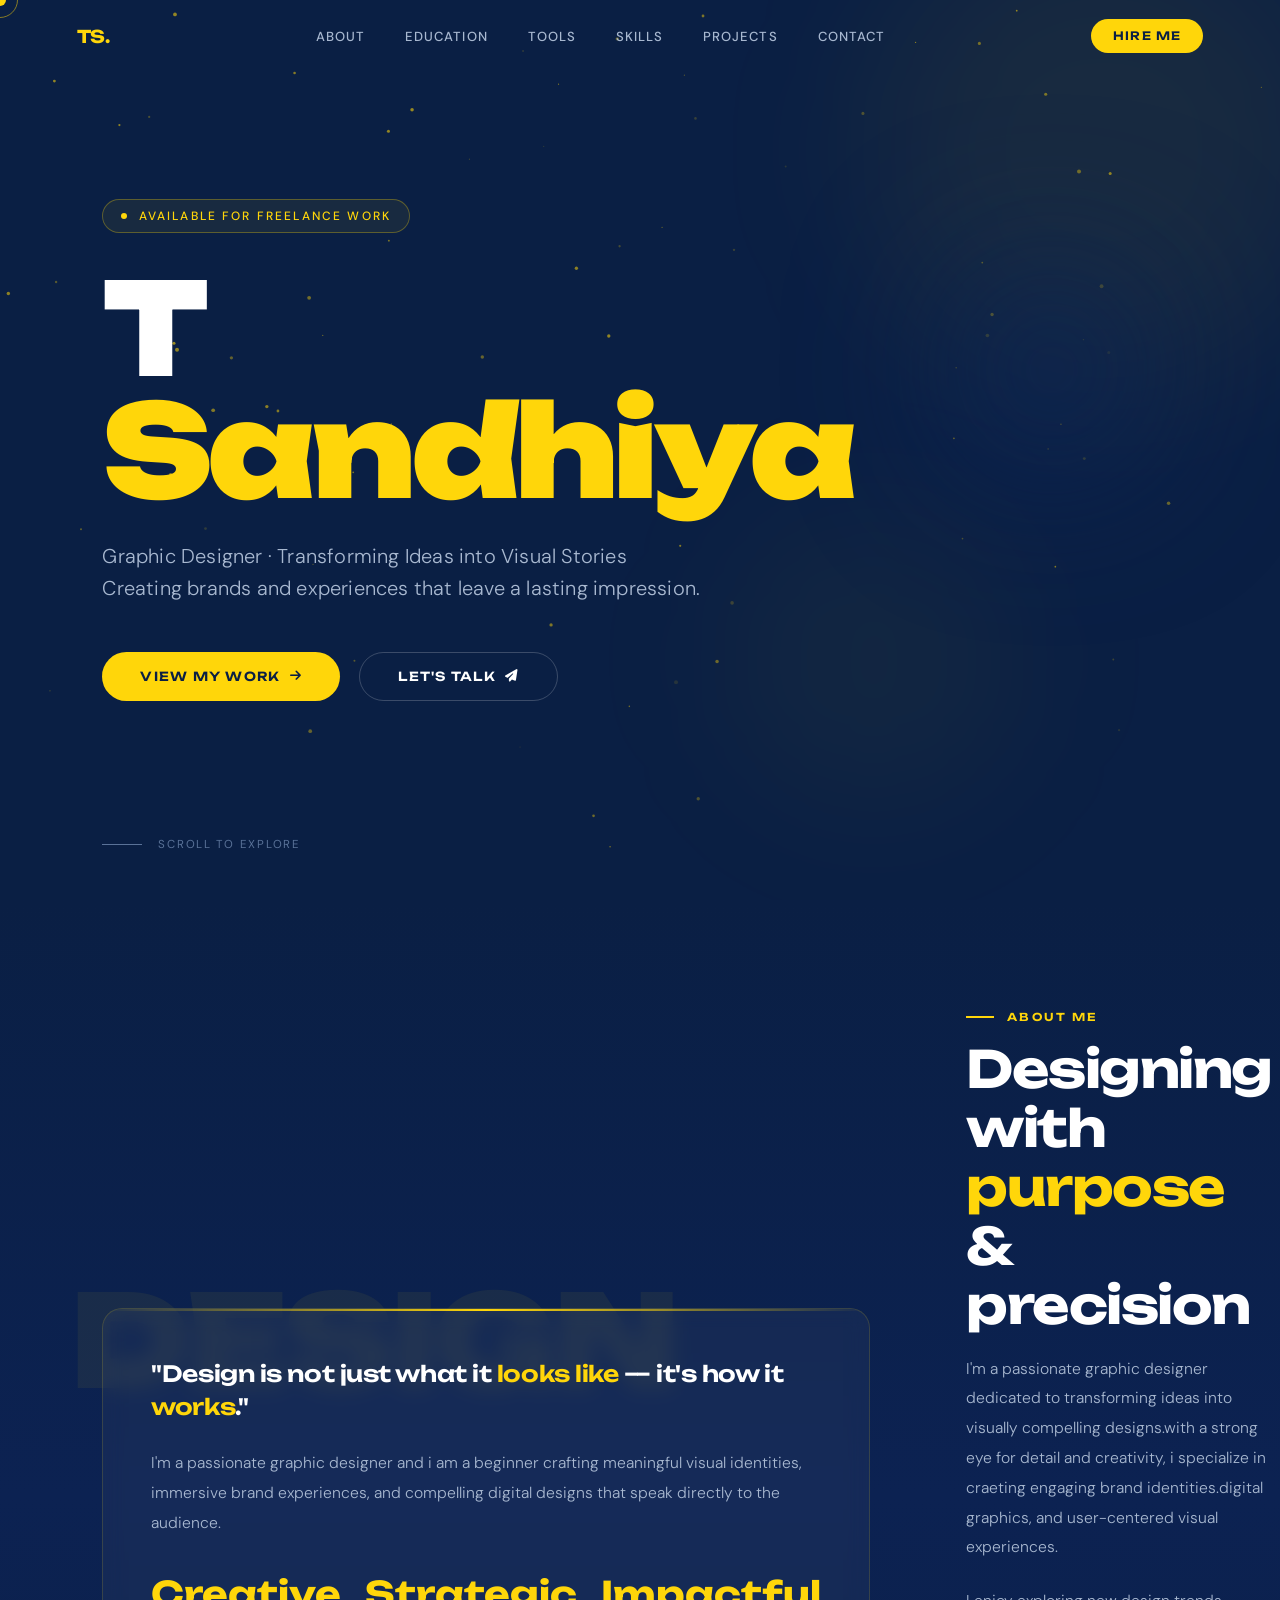
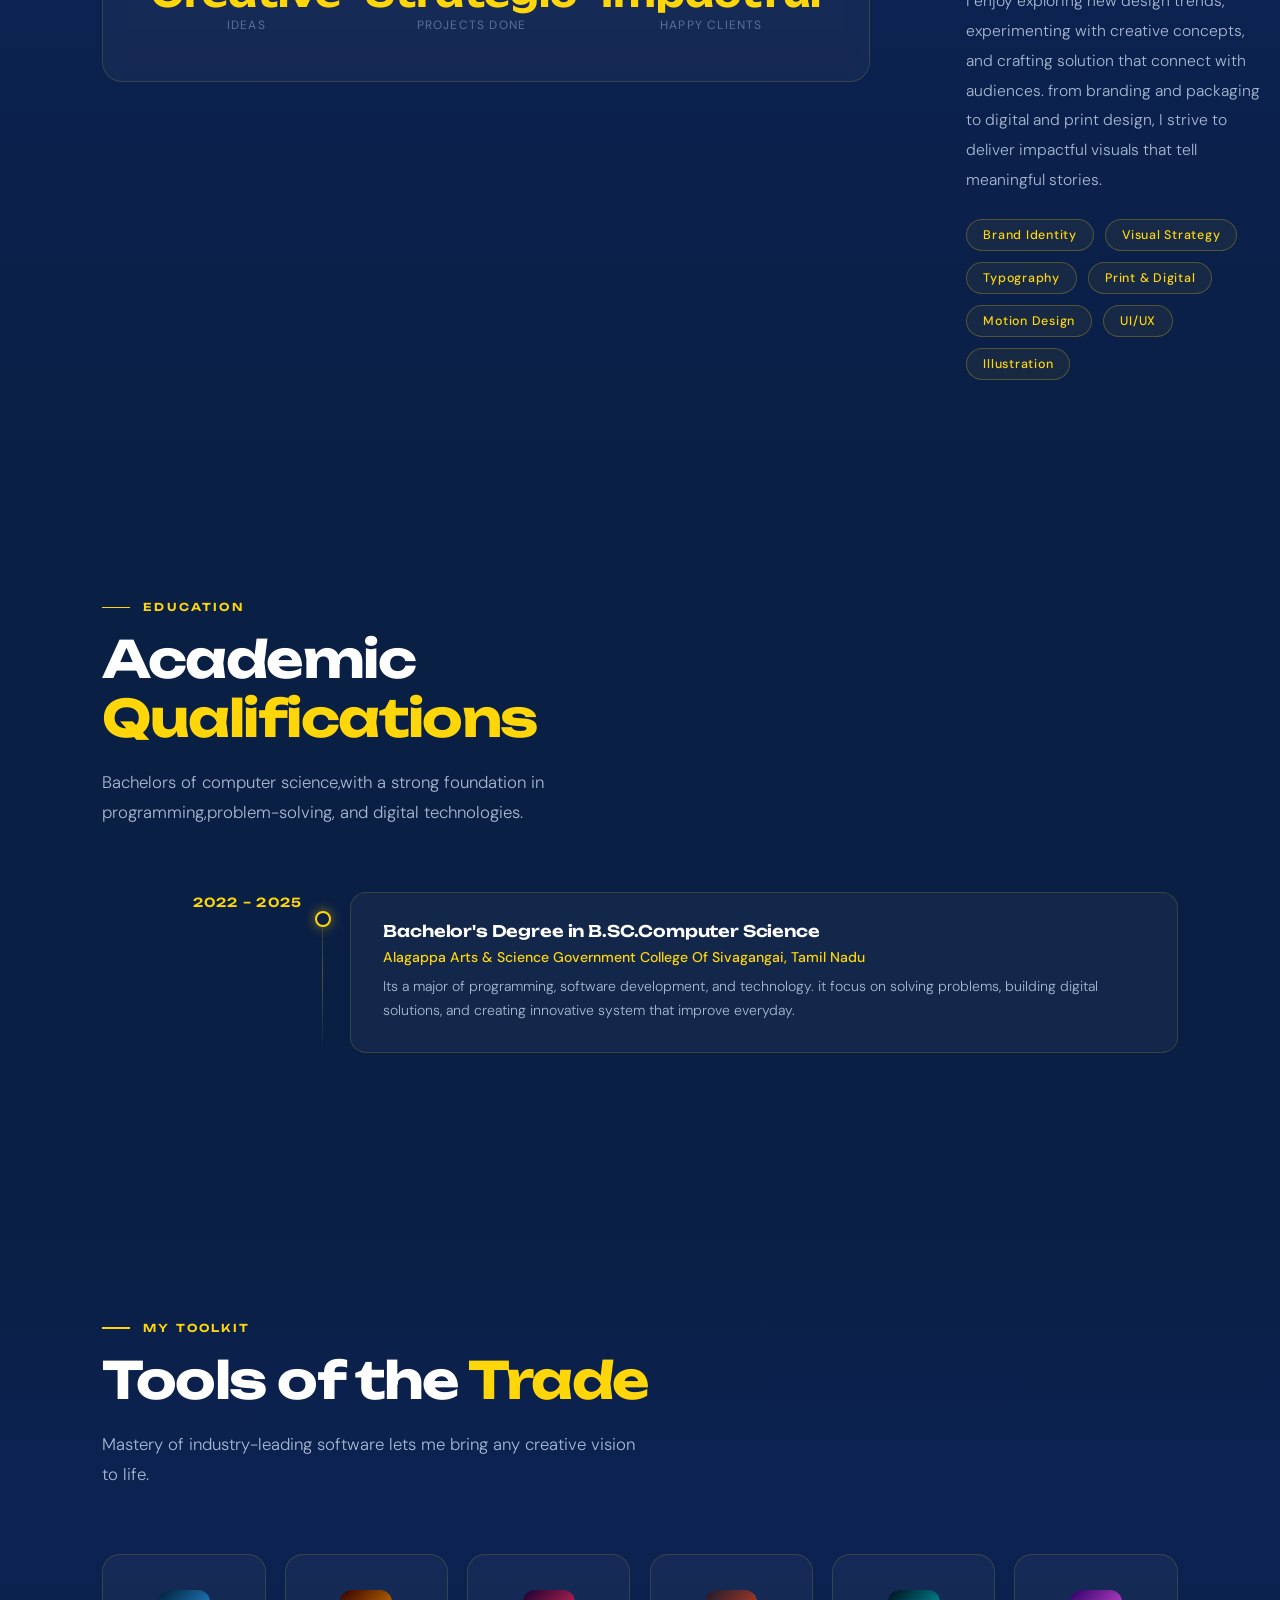
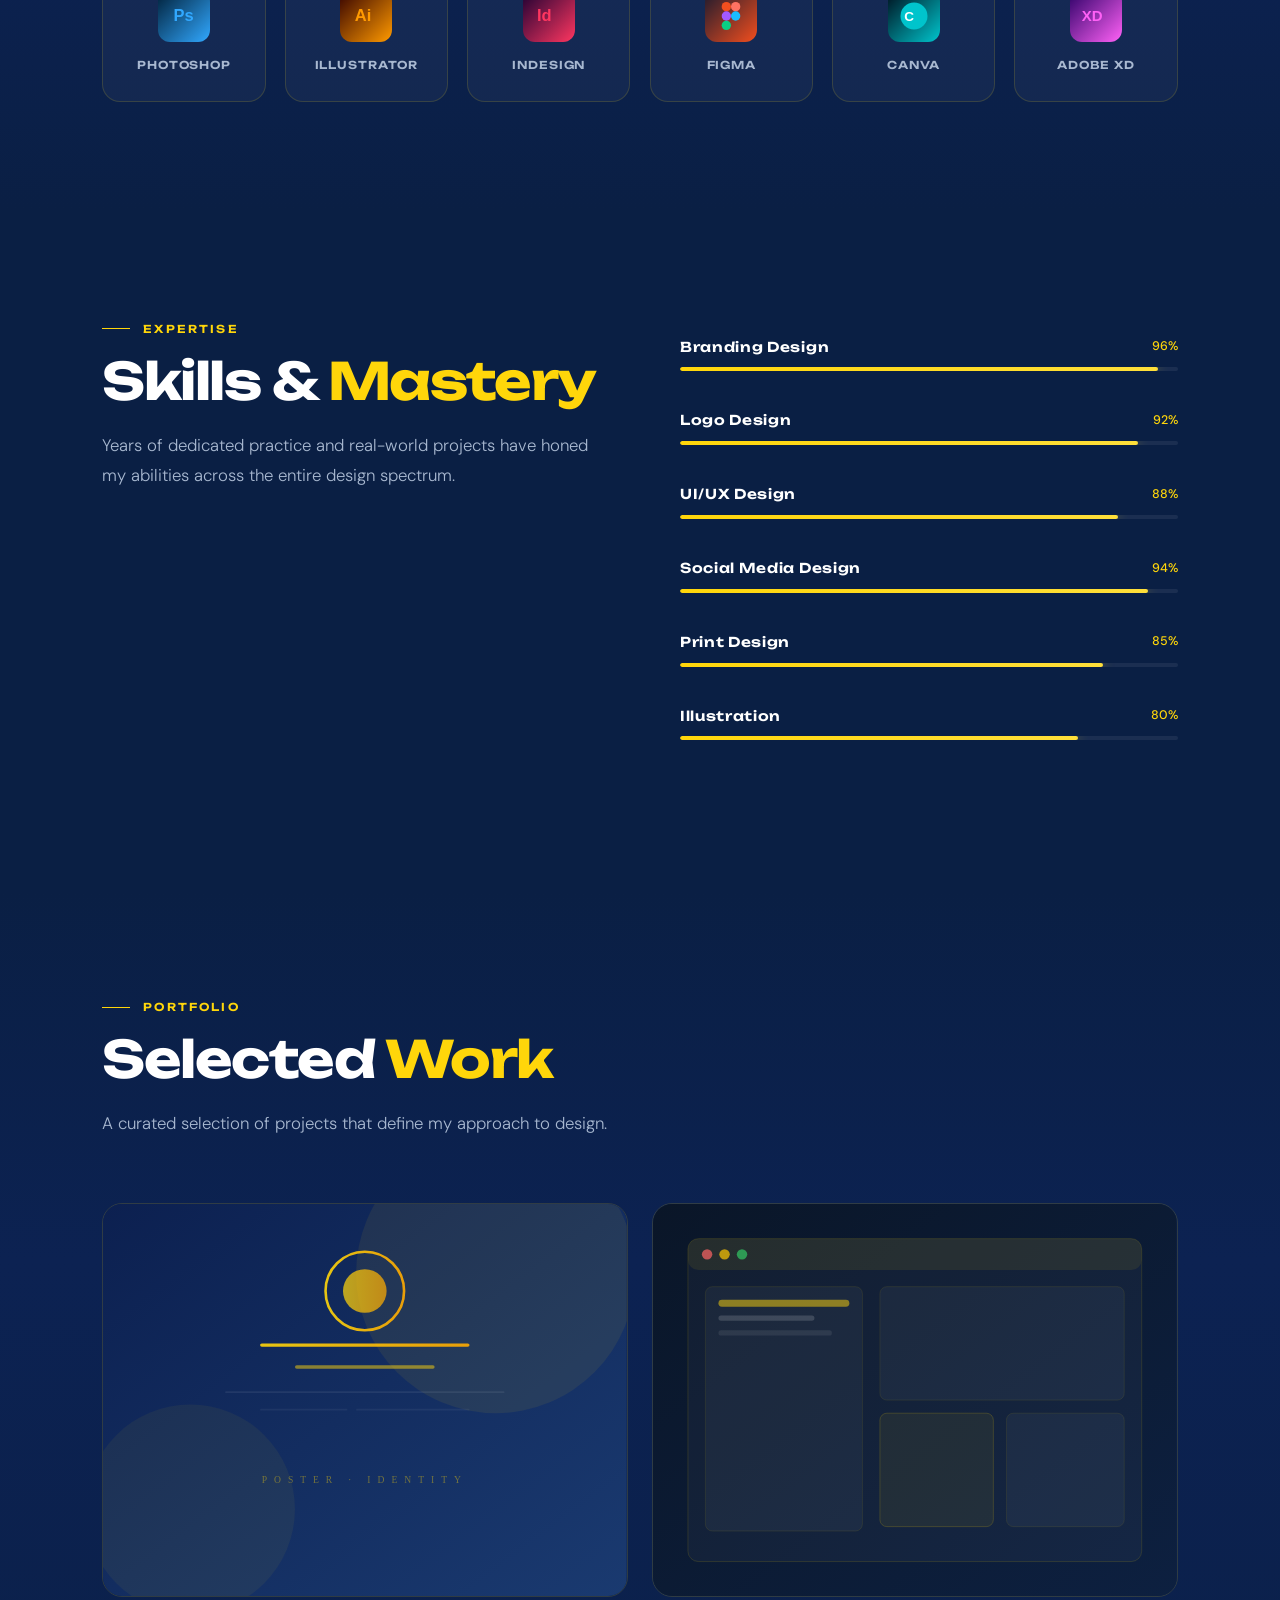
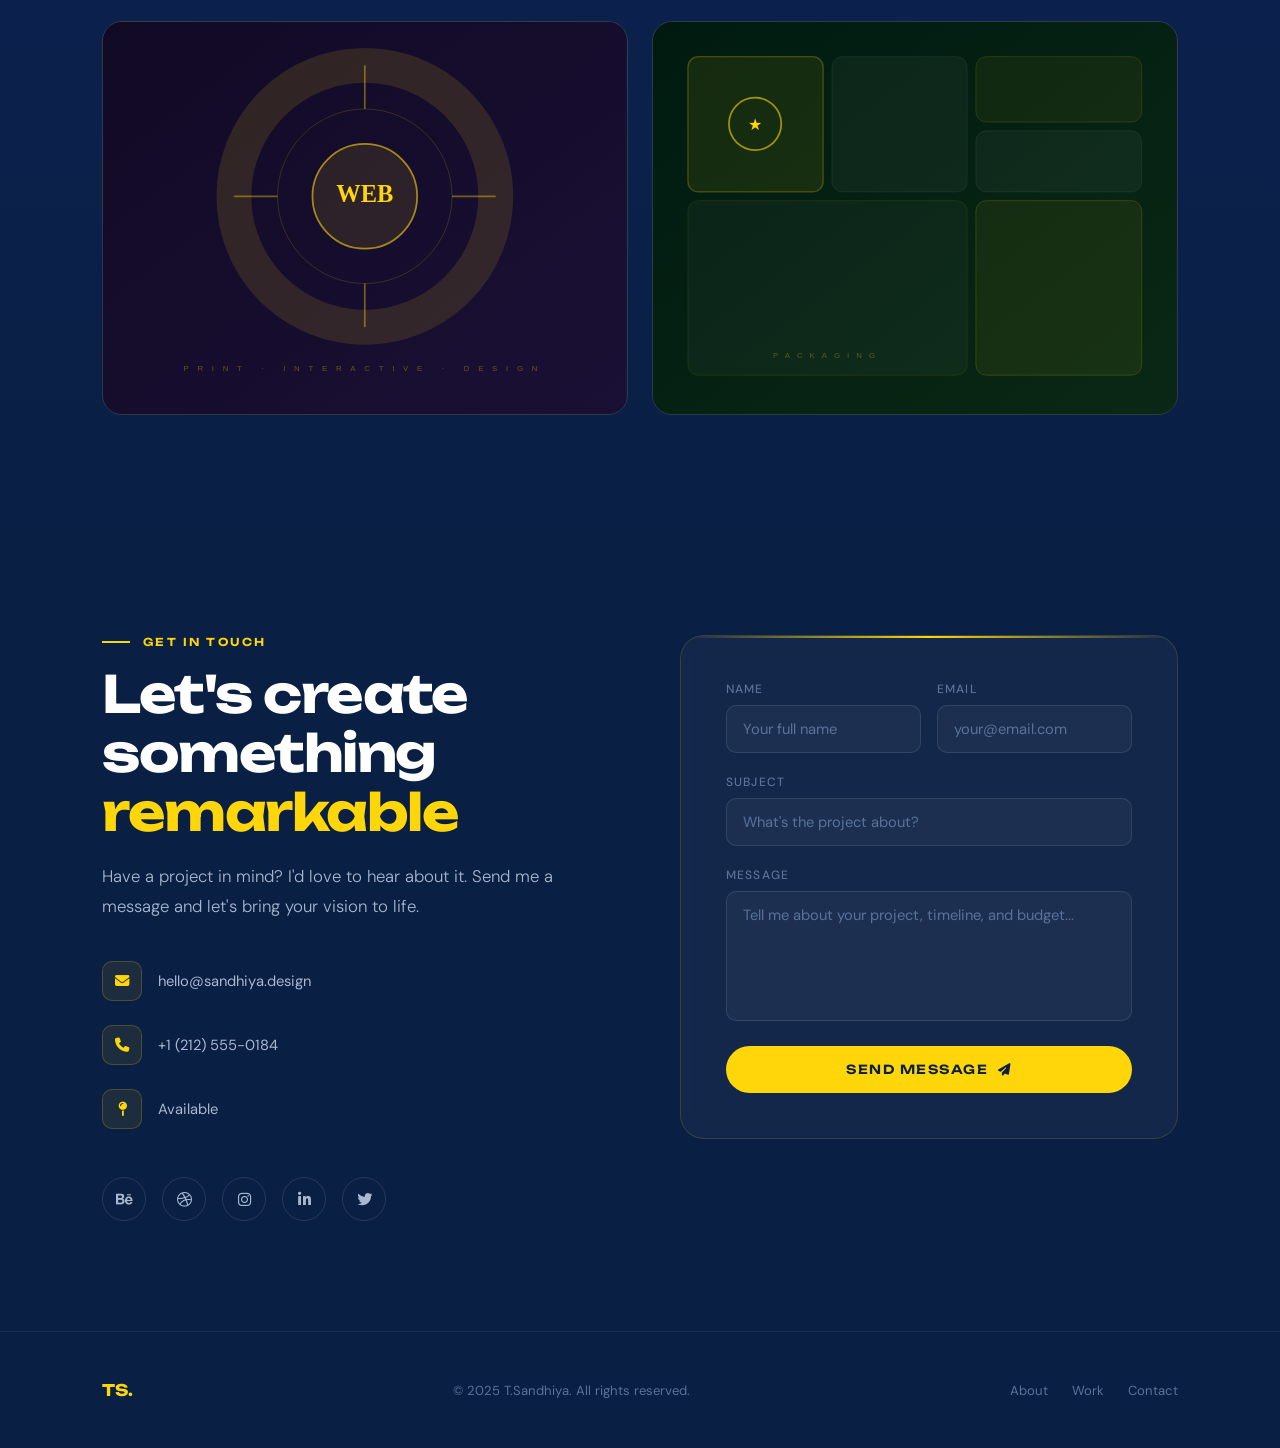
==== commit 7bd167b5: "Update print statement from 'Hello' to 'Goodbye'" ====
--- a/index.html
+++ b/index.html
@@ -1,3 +1,12 @@
+<!DOCTYPE html>
+<html lang="en">
+<head>
+    <meta charset="UTF-8">
+    <meta name="viewport" content="width=device-width, initial-scale=1.0">
+    <title>Document</title>
+   <link rel="stylesheet" href="style.css">
+</head>
+<body>
 <!DOCTYPE html>
 <html lang="en">
 <head>
@@ -526,4 +535,4 @@
 });
 </script>
 </body>
-</html>+</html>
--- a/style.css
+++ b/style.css
@@ -0,0 +1,566 @@
+
+  :root {
+    --bg: #0A1F44;
+    --bg2: #0d2654;
+    --accent: #FFD60A;
+    --accent2: #ffdf3a;
+    --white: #FFFFFF;
+    --gray: #a8b8d0;
+    --gray2: #5a7298;
+    --card: rgba(255,255,255,0.04);
+    --card-border: rgba(255,214,10,0.15);
+    --glow: 0 0 30px rgba(255,214,10,0.25);
+    --glow-strong: 0 0 60px rgba(255,214,10,0.4);
+    --font-display: 'Unbounded', sans-serif;
+    --font-body: 'DM Sans', sans-serif;
+    --transition: 0.4s cubic-bezier(0.16,1,0.3,1);
+  }
+
+  *, *::before, *::after { margin:0; padding:0; box-sizing:border-box; }
+
+  html { scroll-behavior: smooth; }
+
+  body {
+    background: var(--bg);
+    color: var(--white);
+    font-family: var(--font-body);
+    font-size: 16px;
+    overflow-x: hidden;
+    cursor: none;
+  }
+
+  /* ─── CUSTOM CURSOR ─── */
+  .cursor {
+    width: 12px; height: 12px;
+    background: var(--accent);
+    border-radius: 50%;
+    position: fixed; top: 0; left: 0;
+    pointer-events: none; z-index: 9999;
+    transform: translate(-50%,-50%);
+    transition: transform 0.1s, width 0.3s, height 0.3s, opacity 0.3s;
+  }
+  .cursor-ring {
+    width: 36px; height: 36px;
+    border: 1.5px solid rgba(255,214,10,0.5);
+    border-radius: 50%;
+    position: fixed; top: 0; left: 0;
+    pointer-events: none; z-index: 9998;
+    transform: translate(-50%,-50%);
+    transition: transform 0.18s, width 0.3s, height 0.3s;
+  }
+  .cursor.hover { width: 20px; height: 20px; }
+  .cursor-ring.hover { width: 56px; height: 56px; border-color: var(--accent); }
+
+  /* ─── CANVAS PARTICLES ─── */
+  #particles { position: fixed; top:0; left:0; width:100%; height:100%; z-index:0; pointer-events:none; }
+
+  /* ─── SCROLLBAR ─── */
+  ::-webkit-scrollbar { width: 4px; }
+  ::-webkit-scrollbar-track { background: var(--bg); }
+  ::-webkit-scrollbar-thumb { background: var(--accent); border-radius: 4px; }
+
+  /* ─── NAVIGATION ─── */
+  nav {
+    position: fixed; top: 0; left: 0; right: 0; z-index: 1000;
+    padding: 0 6vw;
+    height: 72px;
+    display: flex; align-items: center; justify-content: space-between;
+    background: rgba(10,31,68,0);
+    border-bottom: 1px solid transparent;
+    transition: background 0.5s, border-color 0.5s;
+  }
+  nav.scrolled {
+    background: rgba(10,31,68,0.92);
+    border-color: rgba(255,214,10,0.1);
+    backdrop-filter: blur(20px);
+  }
+  .nav-logo {
+    font-family: var(--font-display);
+    font-size: 1.1rem; font-weight: 700;
+    color: var(--accent);
+    letter-spacing: -0.02em;
+    text-decoration: none;
+  }
+  .nav-links {
+    display: flex; gap: 2.5rem; list-style: none;
+  }
+  .nav-links a {
+    font-family: var(--font-body); font-size: 0.82rem;
+    font-weight: 500; letter-spacing: 0.08em;
+    text-transform: uppercase; color: var(--gray);
+    text-decoration: none; position: relative;
+    transition: color var(--transition);
+  }
+  .nav-links a::after {
+    content:''; position: absolute; bottom: -4px; left: 0; right: 100%;
+    height: 1.5px; background: var(--accent);
+    transition: right var(--transition);
+  }
+  .nav-links a:hover { color: var(--white); }
+  .nav-links a:hover::after { right: 0; }
+  .nav-cta {
+    font-family: var(--font-display); font-size: 0.72rem; font-weight: 600;
+    letter-spacing: 0.1em; text-transform: uppercase;
+    background: var(--accent); color: var(--bg);
+    padding: 10px 22px; border-radius: 40px; text-decoration: none;
+    transition: box-shadow var(--transition), transform var(--transition);
+  }
+  .nav-cta:hover { box-shadow: var(--glow-strong); transform: translateY(-1px); }
+  .hamburger { display: none; flex-direction: column; gap: 5px; cursor: pointer; z-index: 1001; }
+  .hamburger span { width: 26px; height: 2px; background: var(--white); transition: var(--transition); display: block; }
+  .mobile-menu {
+    display: none; position: fixed; inset: 0; background: rgba(10,31,68,0.97);
+    z-index: 999; flex-direction: column; align-items: center; justify-content: center;
+    gap: 2rem;
+  }
+  .mobile-menu.open { display: flex; }
+  .mobile-menu a {
+    font-family: var(--font-display); font-size: 1.8rem; font-weight: 600;
+    color: var(--white); text-decoration: none; transition: color var(--transition);
+  }
+  .mobile-menu a:hover { color: var(--accent); }
+
+  /* ─── SCROLL ANIMATIONS ─── */
+  .reveal {
+    opacity: 0; transform: translateY(40px);
+    transition: opacity 0.8s cubic-bezier(0.16,1,0.3,1), transform 0.8s cubic-bezier(0.16,1,0.3,1);
+  }
+  .reveal.visible { opacity: 1; transform: none; }
+  .reveal-delay-1 { transition-delay: 0.1s; }
+  .reveal-delay-2 { transition-delay: 0.2s; }
+  .reveal-delay-3 { transition-delay: 0.3s; }
+  .reveal-delay-4 { transition-delay: 0.4s; }
+  .reveal-delay-5 { transition-delay: 0.5s; }
+  .reveal-delay-6 { transition-delay: 0.6s; }
+
+  /* ─── SECTION BASE ─── */
+  section { position: relative; z-index: 1; padding: 110px 8vw; }
+  .section-label {
+    font-family: var(--font-display); font-size: 0.68rem; font-weight: 600;
+    letter-spacing: 0.2em; text-transform: uppercase;
+    color: var(--accent); margin-bottom: 1rem;
+    display: flex; align-items: center; gap: 0.8rem;
+  }
+  .section-label::before {
+    content:''; display: inline-block; width: 28px; height: 1.5px; background: var(--accent);
+  }
+  .section-title {
+    font-family: var(--font-display); font-size: clamp(2rem,4vw,3.2rem);
+    font-weight: 700; line-height: 1.15; letter-spacing: -0.03em;
+    margin-bottom: 1.2rem;
+  }
+  .section-title span { color: var(--accent); }
+  .section-sub {
+    color: var(--gray); font-size: 1.05rem; line-height: 1.8;
+    max-width: 540px; font-weight: 300;
+  }
+
+  /* ─── HERO ─── */
+  #hero {
+    min-height: 100vh; display: flex; align-items: center;
+    padding: 0 8vw; overflow: hidden;
+  }
+  .hero-inner { position: relative; z-index: 2; max-width: 900px; }
+  .hero-eyebrow {
+    display: inline-flex; align-items: center; gap: 0.7rem;
+    font-size: 0.75rem; font-weight: 500; letter-spacing: 0.18em;
+    text-transform: uppercase; color: var(--accent);
+    border: 1px solid rgba(255,214,10,0.3);
+    padding: 8px 18px; border-radius: 40px; margin-bottom: 2.2rem;
+    background: rgba(255,214,10,0.06);
+    animation: fadeSlideUp 0.9s cubic-bezier(0.16,1,0.3,1) both;
+  }
+  .hero-eyebrow span { width: 6px; height: 6px; background: var(--accent); border-radius: 50%; animation: pulse 2s infinite; }
+  @keyframes pulse { 0%,100%{opacity:1;transform:scale(1)} 50%{opacity:0.4;transform:scale(0.6)} }
+
+  .hero-name {
+    font-family: var(--font-display);
+    font-size: clamp(3.5rem,10vw,8.5rem);
+    font-weight: 900; line-height: 0.95;
+    letter-spacing: -0.04em;
+    animation: fadeSlideUp 1s 0.15s cubic-bezier(0.16,1,0.3,1) both;
+  }
+  .hero-name .line2 { color: var(--accent); display: block; }
+  .hero-tagline {
+    font-size: clamp(1rem,1.8vw,1.25rem); color: var(--gray);
+    font-weight: 300; margin: 1.8rem 0 3rem;
+    letter-spacing: 0.01em; line-height: 1.6;
+    animation: fadeSlideUp 1s 0.3s cubic-bezier(0.16,1,0.3,1) both;
+  }
+  .hero-btns {
+    display: flex; gap: 1.2rem; flex-wrap: wrap;
+    animation: fadeSlideUp 1s 0.45s cubic-bezier(0.16,1,0.3,1) both;
+  }
+  .btn-primary {
+    font-family: var(--font-display); font-size: 0.78rem;
+    font-weight: 600; letter-spacing: 0.1em; text-transform: uppercase;
+    background: var(--accent); color: var(--bg);
+    padding: 16px 38px; border-radius: 50px; text-decoration: none;
+    transition: box-shadow var(--transition), transform var(--transition);
+    display: inline-flex; align-items: center; gap: 0.6rem;
+  }
+  .btn-primary:hover { box-shadow: var(--glow-strong); transform: translateY(-3px); }
+  .btn-secondary {
+    font-family: var(--font-display); font-size: 0.78rem;
+    font-weight: 600; letter-spacing: 0.1em; text-transform: uppercase;
+    background: transparent; color: var(--white);
+    padding: 16px 38px; border-radius: 50px; text-decoration: none;
+    border: 1.5px solid rgba(255,255,255,0.2);
+    transition: border-color var(--transition), color var(--transition), transform var(--transition);
+    display: inline-flex; align-items: center; gap: 0.6rem;
+  }
+  .btn-secondary:hover { border-color: var(--accent); color: var(--accent); transform: translateY(-3px); }
+
+  .hero-scroll {
+    position: absolute; bottom: 3rem; left: 8vw;
+    display: flex; align-items: center; gap: 1rem;
+    font-size: 0.72rem; letter-spacing: 0.15em; text-transform: uppercase;
+    color: var(--gray2);
+    animation: fadeSlideUp 1s 0.7s cubic-bezier(0.16,1,0.3,1) both;
+  }
+  .scroll-line {
+    width: 40px; height: 1px; background: var(--gray2);
+    position: relative; overflow: hidden;
+  }
+  .scroll-line::after {
+    content:''; position: absolute; top:0; left:-100%; width:100%; height:100%;
+    background: var(--accent);
+    animation: scanline 2s 1.5s infinite;
+  }
+  @keyframes scanline { 0%{left:-100%} 100%{left:100%} }
+
+  /* floating shapes */
+  .shape {
+    position: absolute; border-radius: 50%; filter: blur(80px);
+    pointer-events: none; z-index: 0;
+  }
+  .shape-1 { width: 480px; height: 480px; background: rgba(255,214,10,0.06); top: -10%; right: -5%; animation: float1 9s ease-in-out infinite; }
+  .shape-2 { width: 300px; height: 300px; background: rgba(255,214,10,0.04); bottom: 10%; right: 20%; animation: float2 12s ease-in-out infinite; }
+  .shape-3 { width: 200px; height: 200px; background: rgba(13,38,84,0.8); top: 30%; right: 10%; animation: float3 7s ease-in-out infinite; }
+  @keyframes float1 { 0%,100%{transform:translate(0,0) scale(1)} 50%{transform:translate(-30px,30px) scale(1.05)} }
+  @keyframes float2 { 0%,100%{transform:translate(0,0)} 50%{transform:translate(20px,-20px)} }
+  @keyframes float3 { 0%,100%{transform:translate(0,0)} 50%{transform:translate(-15px,25px)} }
+
+  @keyframes fadeSlideUp {
+    from { opacity:0; transform: translateY(30px); }
+    to { opacity:1; transform: translateY(0); }
+  }
+
+  /* ─── ABOUT ─── */
+  #about { background: linear-gradient(180deg, var(--bg) 0%, #0c2252 50%, var(--bg) 100%); }
+  .about-grid {
+    display: grid; grid-template-columns: 1fr 1fr; gap: 6rem; align-items: center;
+  }
+  .about-left { position: relative; }
+  .about-big-text {
+    font-family: var(--font-display); font-size: clamp(5rem,10vw,9rem);
+    font-weight: 900; line-height: 1; letter-spacing: -0.04em;
+    color: rgba(255,214,10,0.06); position: absolute;
+    top: -2rem; left: -2rem; pointer-events: none; white-space: nowrap;
+  }
+  .about-card {
+    background: var(--card); border: 1px solid var(--card-border);
+    border-radius: 20px; padding: 3rem;
+    backdrop-filter: blur(10px);
+    position: relative; overflow: hidden;
+  }
+  .about-card::before {
+    content:''; position: absolute; top: 0; left: 0; right: 0; height: 2px;
+    background: linear-gradient(90deg, transparent, var(--accent), transparent);
+  }
+  .about-quote {
+    font-family: var(--font-display); font-size: 1.4rem; font-weight: 600;
+    line-height: 1.5; color: var(--white); margin-bottom: 1.5rem;
+    letter-spacing: -0.02em;
+  }
+  .about-quote span { color: var(--accent); }
+  .about-body { color: var(--gray); line-height: 1.9; font-weight: 300; font-size: 0.98rem; }
+  .about-stats {
+    display: grid; grid-template-columns: repeat(3,1fr); gap: 1.5rem; margin-top: 2.5rem;
+  }
+  .stat { text-align: center; }
+  .stat-number {
+    font-family: var(--font-display); font-size: 2.2rem; font-weight: 700;
+    color: var(--accent); line-height: 1;
+  }
+  .stat-label { font-size: 0.75rem; color: var(--gray2); letter-spacing: 0.1em; text-transform: uppercase; margin-top: 0.3rem; }
+  .about-right { }
+  .about-body-right { color: var(--gray); line-height: 1.9; font-weight: 300; font-size: 0.98rem; margin-bottom: 1.5rem; }
+  .about-tags { display: flex; flex-wrap: wrap; gap: 0.7rem; }
+  .tag {
+    font-size: 0.78rem; font-weight: 500; letter-spacing: 0.06em;
+    padding: 7px 16px; border-radius: 30px;
+    border: 1px solid rgba(255,214,10,0.25); color: var(--accent);
+    background: rgba(255,214,10,0.05);
+    transition: background var(--transition), box-shadow var(--transition);
+  }
+  .tag:hover { background: rgba(255,214,10,0.12); box-shadow: var(--glow); }
+
+  /* ─── EDUCATION ─── */
+  #education { }
+  .edu-header { max-width: 600px; margin-bottom: 4rem; }
+  .edu-timeline { position: relative; }
+  .edu-timeline::before {
+    content:''; position: absolute; left: 220px; top: 0; bottom: 0; width: 1px;
+    background: linear-gradient(180deg, transparent, rgba(255,214,10,0.3), transparent);
+  }
+  .edu-item {
+    display: grid; grid-template-columns: 200px 1fr; gap: 3rem; margin-bottom: 3rem; align-items: start;
+  }
+  .edu-year {
+    font-family: var(--font-display); font-size: 0.78rem; font-weight: 600;
+    letter-spacing: 0.1em; color: var(--accent); text-align: right; padding-top: 0.2rem;
+  }
+  .edu-dot {
+    position: absolute; left: 213px; width: 16px; height: 16px;
+    background: var(--bg); border: 2px solid var(--accent); border-radius: 50%;
+    box-shadow: 0 0 12px rgba(255,214,10,0.5);
+  }
+  .edu-content {
+    background: var(--card); border: 1px solid var(--card-border);
+    border-radius: 16px; padding: 1.8rem 2rem;
+    transition: border-color var(--transition), box-shadow var(--transition);
+    position: relative;
+  }
+  .edu-content:hover { border-color: rgba(255,214,10,0.4); box-shadow: var(--glow); }
+  .edu-degree {
+    font-family: var(--font-display); font-size: 1rem; font-weight: 600;
+    color: var(--white); margin-bottom: 0.4rem; letter-spacing: -0.01em;
+  }
+  .edu-institution { color: var(--accent); font-size: 0.88rem; font-weight: 500; margin-bottom: 0.6rem; }
+  .edu-desc { color: var(--gray); font-size: 0.88rem; line-height: 1.7; font-weight: 300; }
+
+  /* ─── TOOLS ─── */
+  #tools { background: linear-gradient(180deg, var(--bg) 0%, #0c2252 50%, var(--bg) 100%); }
+  .tools-header { max-width: 600px; margin-bottom: 4rem; }
+  .tools-grid {
+    display: grid; grid-template-columns: repeat(6, 1fr); gap: 1.2rem;
+  }
+  .tool-card {
+    background: var(--card); border: 1px solid var(--card-border);
+    border-radius: 18px; padding: 2.2rem 1rem 1.8rem;
+    display: flex; flex-direction: column; align-items: center; gap: 1rem;
+    text-align: center; cursor: pointer;
+    transition: transform var(--transition), border-color var(--transition), box-shadow var(--transition);
+    position: relative; overflow: hidden;
+  }
+  .tool-card::before {
+    content:''; position: absolute; inset: 0; background: radial-gradient(circle at 50% 0%, rgba(255,214,10,0.1) 0%, transparent 70%);
+    opacity: 0; transition: opacity var(--transition);
+  }
+  .tool-card:hover { transform: translateY(-8px); border-color: rgba(255,214,10,0.45); box-shadow: var(--glow-strong); }
+  .tool-card:hover::before { opacity: 1; }
+  .tool-icon {
+    width: 52px; height: 52px; border-radius: 12px;
+    display: flex; align-items: center; justify-content: center;
+    font-size: 1.6rem; position: relative; z-index: 1;
+    transition: transform var(--transition);
+  }
+  .tool-card:hover .tool-icon { transform: scale(1.15); }
+  .tool-name {
+    font-family: var(--font-display); font-size: 0.68rem; font-weight: 600;
+    letter-spacing: 0.08em; color: var(--gray); text-transform: uppercase;
+    position: relative; z-index: 1;
+    transition: color var(--transition);
+  }
+  .tool-card:hover .tool-name { color: var(--accent); }
+
+  /* Tool icon SVGs inline */
+  .icon-ps { background: linear-gradient(135deg, #001e36, #31a8ff); }
+  .icon-ai { background: linear-gradient(135deg, #330000, #ff9a00); }
+  .icon-id { background: linear-gradient(135deg, #1a0032, #ff3660); }
+  .icon-figma { background: linear-gradient(135deg, #1a1a2e, #f24e1e); }
+  .icon-canva { background: linear-gradient(135deg, #000e1c, #00c4cc); }
+  .icon-xd { background: linear-gradient(135deg, #2b0066, #ff61f6); }
+
+  /* ─── SKILLS ─── */
+  #skills { }
+  .skills-layout { display: grid; grid-template-columns: 1fr 1fr; gap: 5rem; align-items: start; }
+  .skills-left { }
+  .skills-right { margin-top: 1rem; }
+  .skill-item { margin-bottom: 2.5rem; }
+  .skill-header { display: flex; justify-content: space-between; align-items: center; margin-bottom: 0.8rem; }
+  .skill-name {
+    font-family: var(--font-display); font-size: 0.85rem; font-weight: 600;
+    letter-spacing: 0.05em; color: var(--white);
+  }
+  .skill-pct { font-size: 0.78rem; font-weight: 500; color: var(--accent); }
+  .skill-bar {
+    height: 4px; background: rgba(255,255,255,0.07); border-radius: 4px; overflow: hidden;
+  }
+  .skill-fill {
+    height: 100%; background: linear-gradient(90deg, var(--accent), #ffdf3a);
+    border-radius: 4px; width: 0;
+    transition: width 1.4s cubic-bezier(0.16,1,0.3,1);
+    box-shadow: 0 0 12px rgba(255,214,10,0.5);
+  }
+
+  /* ─── PROJECTS ─── */
+  #projects { background: linear-gradient(180deg, var(--bg) 0%, #0c2252 30%, var(--bg) 100%); }
+  .projects-header { max-width: 600px; margin-bottom: 4rem; }
+  .projects-grid {
+    display: grid; grid-template-columns: repeat(2, 1fr); gap: 1.5rem;
+  }
+  .project-card {
+    border-radius: 20px; overflow: hidden;
+    position: relative; aspect-ratio: 4/3;
+    cursor: pointer;
+    border: 1px solid var(--card-border);
+    transition: transform var(--transition), box-shadow var(--transition);
+  }
+  .project-card:hover { transform: translateY(-8px) scale(1.01); box-shadow: 0 30px 60px rgba(0,0,0,0.4), var(--glow); }
+  .project-img {
+    width: 100%; height: 100%; display: block;
+    transition: transform 0.7s cubic-bezier(0.16,1,0.3,1);
+  }
+  .project-card:hover .project-img { transform: scale(1.08); }
+  .project-overlay {
+    position: absolute; inset: 0;
+    background: linear-gradient(180deg, transparent 30%, rgba(10,31,68,0.95) 100%);
+    opacity: 0; transition: opacity var(--transition);
+    display: flex; align-items: flex-end; padding: 2rem;
+  }
+  .project-card:hover .project-overlay { opacity: 1; }
+  .project-info { transform: translateY(16px); transition: transform var(--transition); }
+  .project-card:hover .project-info { transform: translateY(0); }
+  .project-cat {
+    font-size: 0.7rem; font-weight: 500; letter-spacing: 0.15em;
+    text-transform: uppercase; color: var(--accent); margin-bottom: 0.4rem;
+  }
+  .project-title {
+    font-family: var(--font-display); font-size: 1.2rem; font-weight: 700;
+    color: var(--white); letter-spacing: -0.02em;
+  }
+  .proj-placeholder {
+    width: 100%; height: 100%; position: relative; overflow: hidden;
+    display: flex; align-items: center; justify-content: center;
+  }
+
+  /* ─── CONTACT ─── */
+  #contact { }
+  .contact-grid { display: grid; grid-template-columns: 1fr 1fr; gap: 5rem; align-items: start; }
+  .contact-left { }
+  .contact-info { display: flex; flex-direction: column; gap: 1.5rem; margin-top: 2.5rem; }
+  .contact-info-item {
+    display: flex; align-items: center; gap: 1rem;
+    color: var(--gray); font-size: 0.92rem;
+  }
+  .contact-info-icon {
+    width: 40px; height: 40px; border-radius: 10px;
+    background: rgba(255,214,10,0.08); border: 1px solid rgba(255,214,10,0.2);
+    display: flex; align-items: center; justify-content: center;
+    color: var(--accent); font-size: 0.9rem; flex-shrink: 0;
+    transition: background var(--transition), box-shadow var(--transition);
+  }
+  .contact-info-item:hover .contact-info-icon { background: rgba(255,214,10,0.15); box-shadow: var(--glow); }
+  .social-links { display: flex; gap: 1rem; margin-top: 3rem; }
+  .social-link {
+    width: 44px; height: 44px; border-radius: 50%;
+    border: 1px solid rgba(255,255,255,0.12);
+    display: flex; align-items: center; justify-content: center;
+    color: var(--gray); font-size: 0.95rem; text-decoration: none;
+    transition: border-color var(--transition), color var(--transition), box-shadow var(--transition), transform var(--transition);
+  }
+  .social-link:hover { border-color: var(--accent); color: var(--accent); box-shadow: var(--glow); transform: translateY(-3px); }
+
+  .contact-form-card {
+    background: var(--card); border: 1px solid var(--card-border);
+    border-radius: 24px; padding: 2.8rem;
+    backdrop-filter: blur(10px); position: relative; overflow: hidden;
+  }
+  .contact-form-card::before {
+    content:''; position: absolute; top: 0; left: 0; right: 0; height: 2px;
+    background: linear-gradient(90deg, transparent, var(--accent), transparent);
+  }
+  .form-row { display: grid; grid-template-columns: 1fr 1fr; gap: 1rem; }
+  .form-group { margin-bottom: 1.3rem; }
+  .form-group label {
+    display: block; font-size: 0.75rem; font-weight: 500;
+    letter-spacing: 0.1em; text-transform: uppercase; color: var(--gray2);
+    margin-bottom: 0.5rem;
+  }
+  .form-group input,
+  .form-group textarea {
+    width: 100%; background: rgba(255,255,255,0.04);
+    border: 1px solid rgba(255,255,255,0.1);
+    border-radius: 10px; padding: 13px 16px;
+    color: var(--white); font-family: var(--font-body); font-size: 0.92rem;
+    outline: none; transition: border-color var(--transition), box-shadow var(--transition);
+    resize: none;
+  }
+  .form-group input::placeholder, .form-group textarea::placeholder { color: var(--gray2); }
+  .form-group input:focus, .form-group textarea:focus {
+    border-color: rgba(255,214,10,0.5); box-shadow: 0 0 0 3px rgba(255,214,10,0.08);
+  }
+  .form-group textarea { height: 130px; }
+  .btn-submit {
+    width: 100%; font-family: var(--font-display); font-size: 0.78rem;
+    font-weight: 600; letter-spacing: 0.12em; text-transform: uppercase;
+    background: var(--accent); color: var(--bg);
+    padding: 16px; border-radius: 50px; border: none; cursor: pointer;
+    transition: box-shadow var(--transition), transform var(--transition);
+    display: flex; align-items: center; justify-content: center; gap: 0.6rem;
+    position: relative; overflow: hidden;
+  }
+  .btn-submit::after {
+    content:''; position: absolute; inset: 0; background: radial-gradient(circle at 50% 50%, rgba(255,255,255,0.3), transparent 70%);
+    opacity: 0; transition: opacity 0.3s;
+  }
+  .btn-submit:hover { box-shadow: var(--glow-strong); transform: translateY(-2px); }
+  .btn-submit:active::after { opacity: 1; }
+
+  /* ─── FOOTER ─── */
+  footer {
+    position: relative; z-index: 1;
+    padding: 3rem 8vw;
+    border-top: 1px solid rgba(255,255,255,0.06);
+    display: flex; align-items: center; justify-content: space-between;
+    flex-wrap: wrap; gap: 1rem;
+  }
+  .footer-logo { font-family: var(--font-display); font-size: 1rem; font-weight: 700; color: var(--accent); }
+  .footer-copy { color: var(--gray2); font-size: 0.82rem; }
+  .footer-links { display: flex; gap: 1.5rem; }
+  .footer-links a { color: var(--gray2); font-size: 0.82rem; text-decoration: none; transition: color var(--transition); }
+  .footer-links a:hover { color: var(--accent); }
+
+  /* ─── BACK TO TOP ─── */
+  #back-top {
+    position: fixed; bottom: 2rem; right: 2rem; z-index: 500;
+    width: 48px; height: 48px; border-radius: 50%;
+    background: var(--accent); color: var(--bg);
+    display: flex; align-items: center; justify-content: center;
+    font-size: 1rem; cursor: pointer; border: none;
+    opacity: 0; transform: translateY(20px); pointer-events: none;
+    transition: opacity var(--transition), transform var(--transition), box-shadow var(--transition);
+    box-shadow: var(--glow);
+  }
+  #back-top.visible { opacity: 1; transform: none; pointer-events: auto; }
+  #back-top:hover { box-shadow: var(--glow-strong); transform: translateY(-3px); }
+
+  /* ─── RESPONSIVE ─── */
+  @media (max-width: 1100px) {
+    .tools-grid { grid-template-columns: repeat(3,1fr); }
+    .about-grid { grid-template-columns: 1fr; gap: 3rem; }
+    .edu-timeline::before, .edu-dot { display: none; }
+    .edu-item { grid-template-columns: 1fr; gap: 0.5rem; }
+    .edu-year { text-align: left; }
+  }
+  @media (max-width: 900px) {
+    .skills-layout { grid-template-columns: 1fr; gap: 2rem; }
+    .contact-grid { grid-template-columns: 1fr; gap: 3rem; }
+    .projects-grid { grid-template-columns: 1fr; }
+    .form-row { grid-template-columns: 1fr; }
+  }
+  @media (max-width: 768px) {
+    .nav-links, .nav-cta { display: none; }
+    .hamburger { display: flex; }
+    .tools-grid { grid-template-columns: repeat(2,1fr); }
+    section { padding: 80px 6vw; }
+    .hero-scroll { display: none; }
+    footer { flex-direction: column; text-align: center; }
+    body { cursor: auto; }
+    .cursor, .cursor-ring { display: none; }
+  }
+  @media (max-width: 480px) {
+    .tools-grid { grid-template-columns: repeat(2,1fr); }
+  }
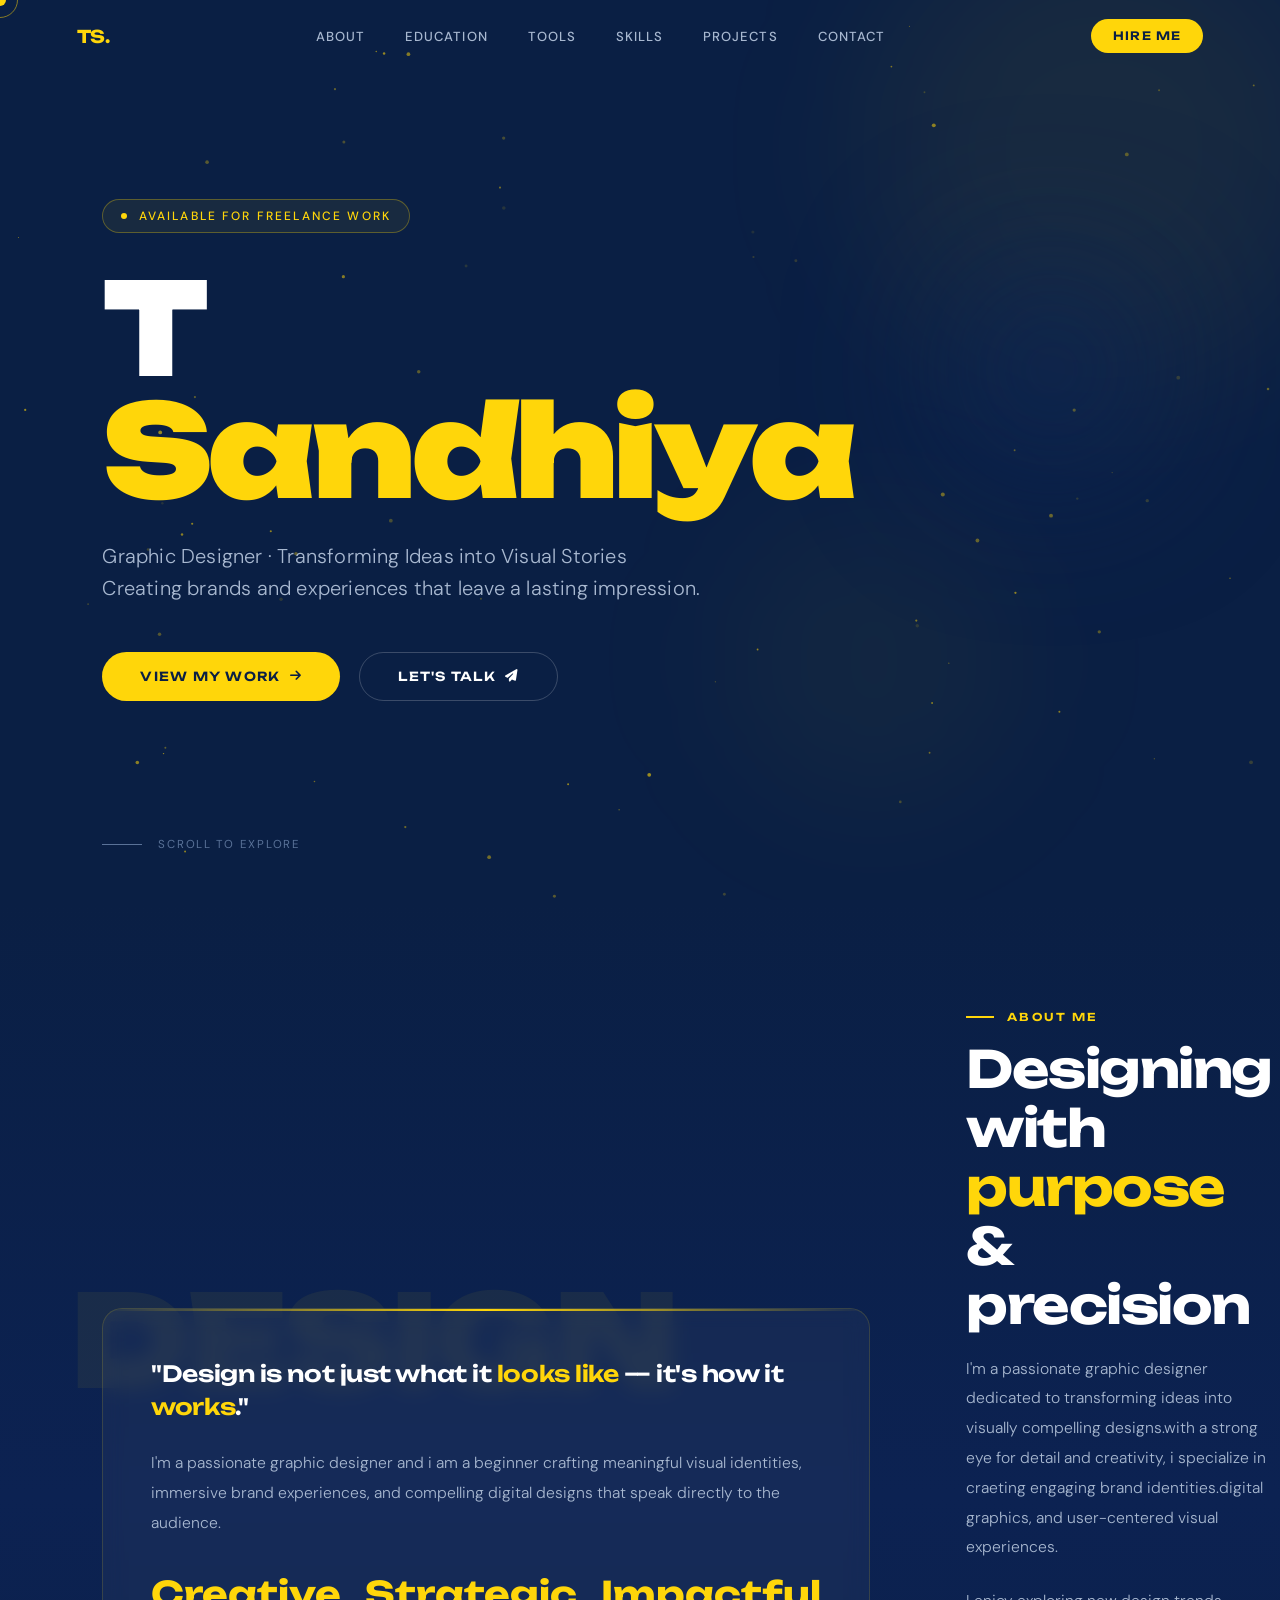
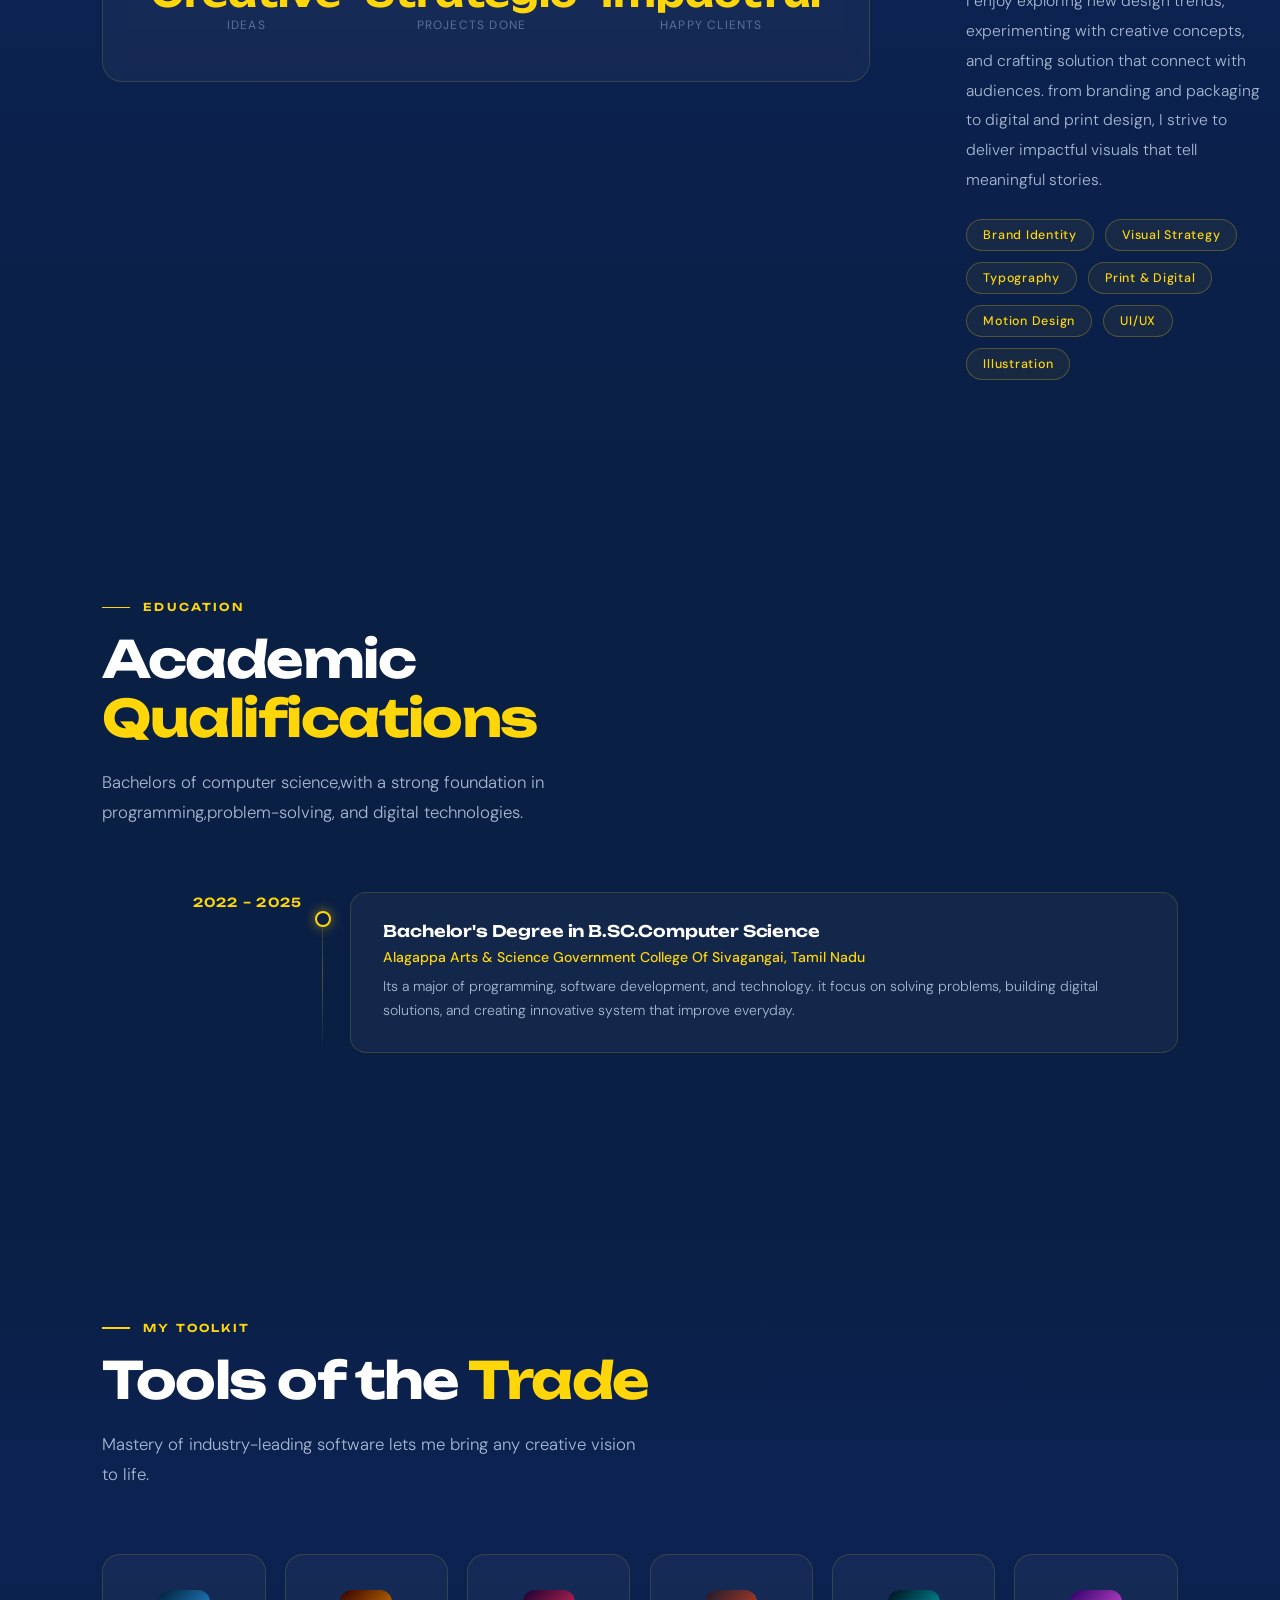
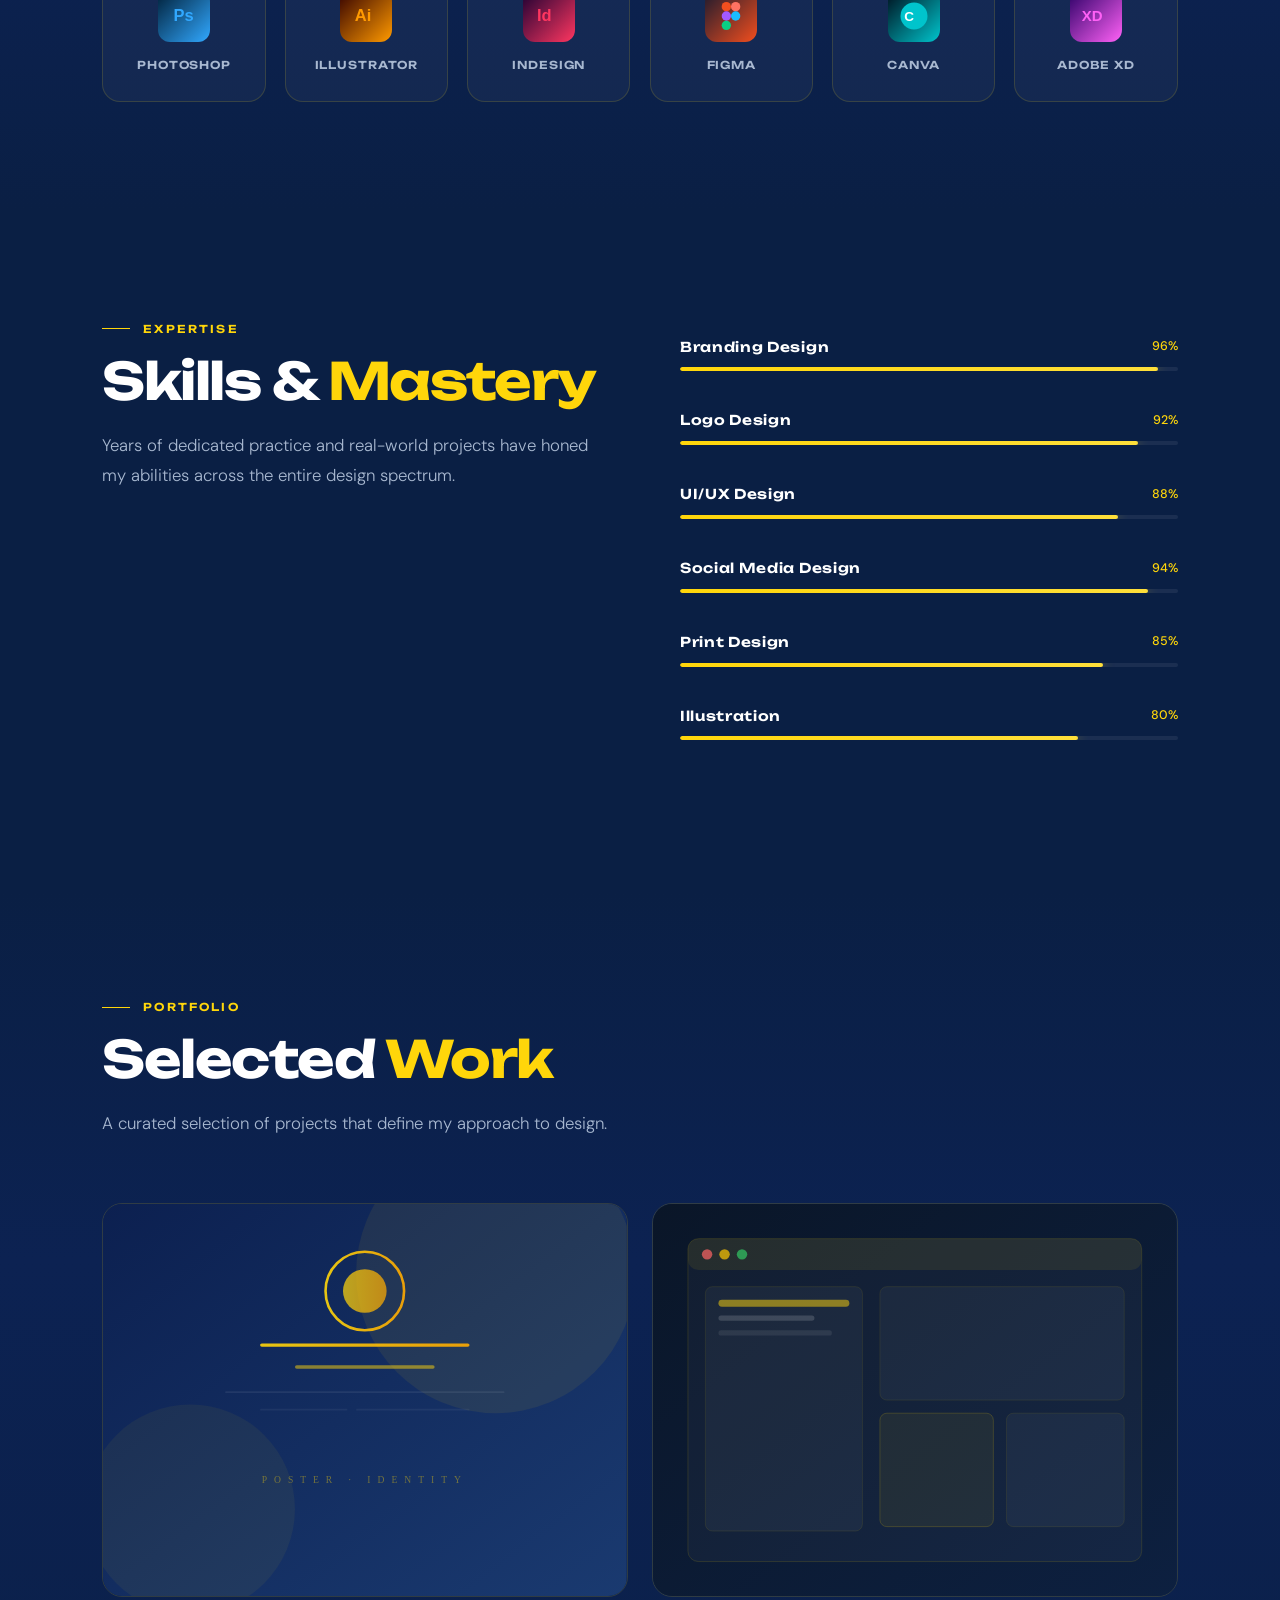
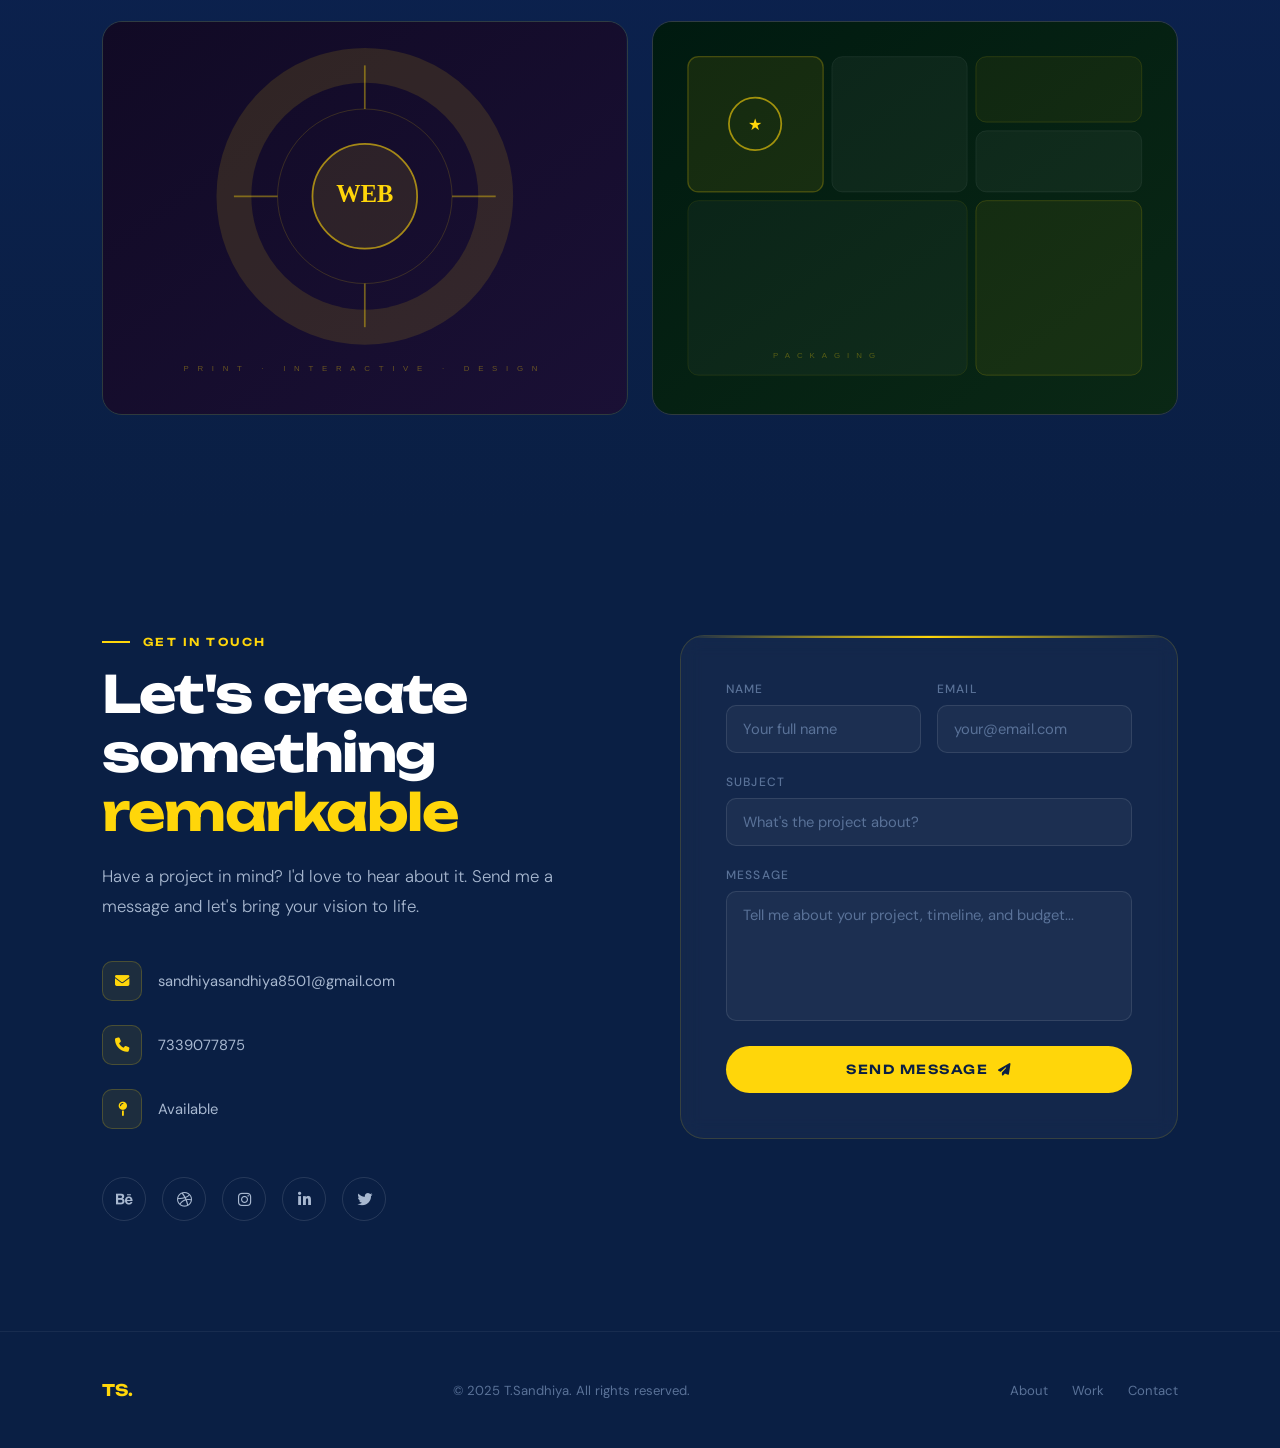
==== commit 3bdeb3ca: "Update print statement from 'Hello' to 'Goodbye'" ====
--- a/index.html
+++ b/index.html
@@ -370,11 +370,11 @@
       <div class="contact-info">
         <div class="contact-info-item">
           <div class="contact-info-icon"><i class="fas fa-envelope"></i></div>
-          hello@sandhiya.design
+          sandhiyasandhiya8501@gmail.com
         </div>
         <div class="contact-info-item">
           <div class="contact-info-icon"><i class="fas fa-phone"></i></div>
-          +1 (212) 555-0184
+          7339077875
         </div>
         <div class="contact-info-item">
           <div class="contact-info-icon"><i class="fas fa-map-pin"></i></div>
